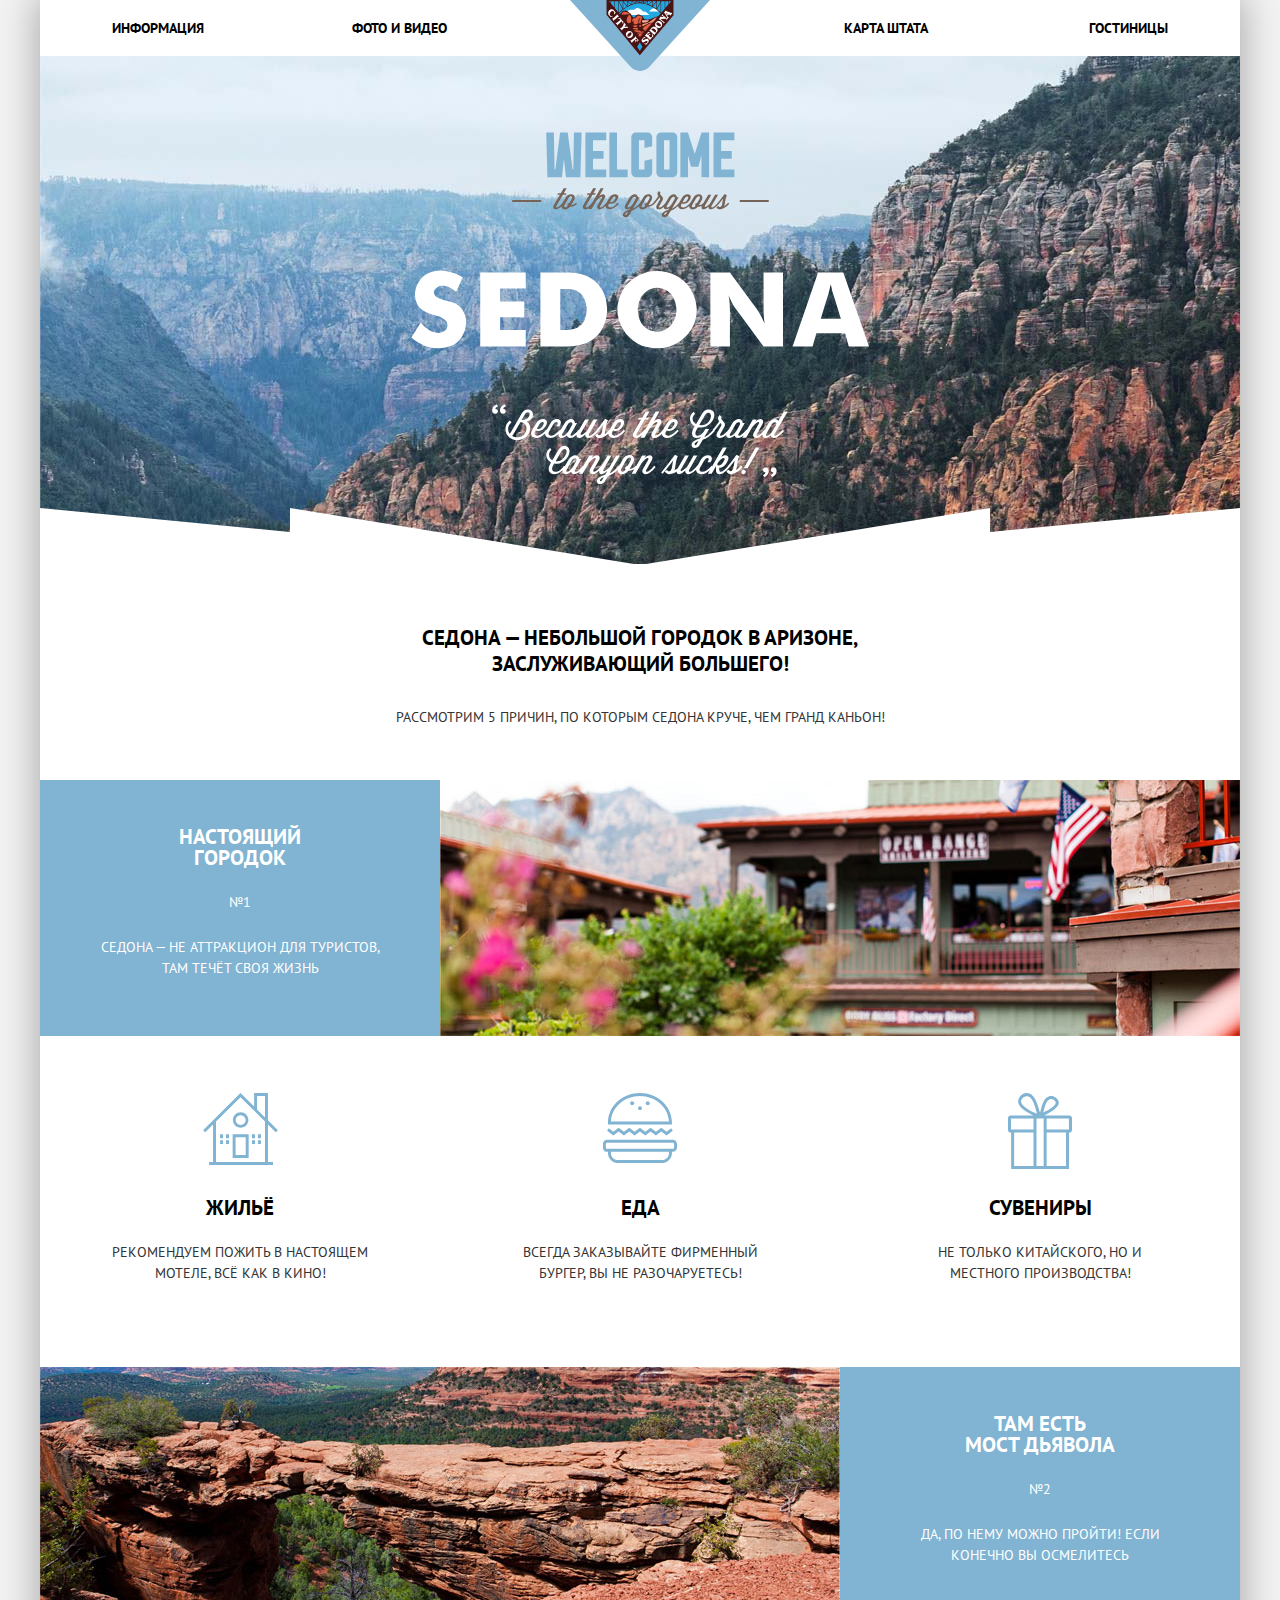
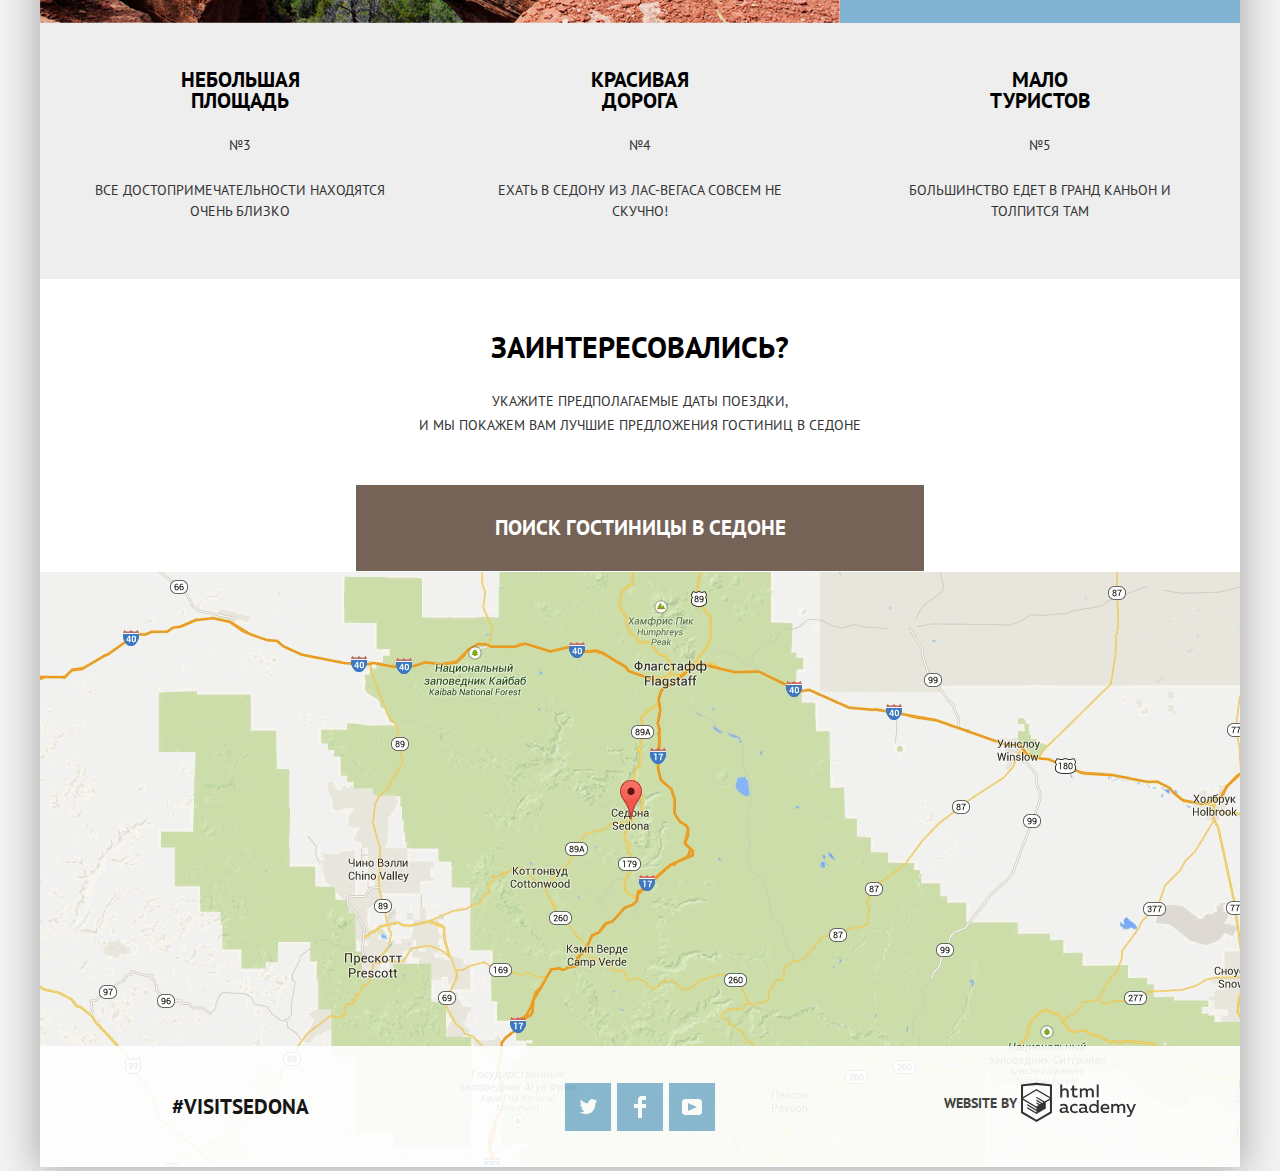
==== index.html @ c412a947 "экспериментирую с z-index и анимацией формы" ====
<!DOCTYPE html>
<html lang="ru">
  <head>
    <meta charset="utf-8">
    <title>Welcome to Sedona</title>
    <link href="https://fonts.googleapis.com/css?family=PT+Sans:400,700&amp;subset=cyrillic,cyrillic-ext" rel="stylesheet">
    <link href="css/normalize.css" rel="stylesheet">
    <link href="css/style.css" rel="stylesheet">
  </head>
  <body>
    <div class="container">
      <!-- HEADER -->
      <header class="main-header">
        <nav class="site-menu">
          <a class="header-logo"> <!-- Т.З. п.3.2 -->
            <img src="img/svg/logo-sedona.svg" alt="логотип City of Sedona" height="71" width="140">
          </a>
          <ul class="site-navigation">
            <li><a class="menu-button" href="#">Информация</a></li> <!-- Т.З. п.3.3 -->
            <li><a class="menu-button" href="#">Фото и Видео</a></li>
            <li><a class="menu-button" href="#">Карта штата</a></li>
            <li><a class="menu-button" href="catalog.html">Гостиницы</a></li>
          </ul>
        </nav>
      </header>

      <!-- MAIN -->
      <main class="main-container">
        <!-- INTRO -->
        <section class="intro">
          <div class="intro-banner">
            <!-- Фон с горами в CSS -->
            <img class="intro-logo" src="img/svg/intro-welcome.svg" alt="Баннер с текстом Welcome to Sedona" width="459" height="353">
          </div>
          <div class="intro-text">
            <h1>Седона — небольшой городок в Аризоне, заслуживающий большего!</h1>
            <h2>Рассмотрим 5 причин, по которым Седона круче, чем гранд каньон!</h2>
          </div>
        </section>

        <!-- Блок: Список преимуществ  -->

        <section class="features">
          <h2 class="visually-hidden">Преимущества Седоны</h2>
          <ol class="features-main-list">
            <li class="feature-item city-item">
              <div class="feature-item-textbox feature-item-left feature-item-blue">
                <h3 class="feature-item-header">Настоящий городок</h3>
                <span class="feature-item-number">№1</span>
                <p class="feature-item-describtion">Седона — не аттракцион для туристов, там течёт своя жизнь</p>
              </div>
              <div class="feature-item-image">
                <img src="img/photo-feature1.jpg" alt="Фото: городская жизнь в Седоне" width="800" height="256">
              </div>

              <!--Список с "дополнительными бонусами" -->

              <ul class="features-extra-list">
                <!-- иконки фоновые, т.е. делаются в CSS -->
                <li class="features-extra-list-item house">
                  <div class="features-extra-list-textbox">
                    <h4>Жильё</h4>
                    <p>Рекомендуем пожить в настоящем мотеле, всё как в кино!</p>
                  </div>
                </li>
                <li class="features-extra-list-item food">
                  <div class="features-extra-list-textbox">
                    <h4>Еда</h4>
                    <p>Всегда заказывайте фирменный бургер, вы не разочаруетесь!</p>
                  </div>
                </li>
                <li class="features-extra-list-item gifts">
                  <div class="features-extra-list-textbox">
                    <h4>Сувениры</h4>
                    <p>Не только китайского, но и местного производства!</p>
                  </div>
                </li>
              </ul>
            </li>

            <!-- Продолжение основного списка преимуществ -->
            <li class="feature-item bridge-item">
              <div class="feature-item-image">
                <img src="img/photo-feature2.jpg" alt="Фото: мост дьявола" width="800" height="256">
              </div>
              <div class="feature-item-textbox feature-item-right feature-item-blue">
                <h3 class="feature-item-header">Там есть<br> мост дьявола</h3> <!-- без br не получилось под макет попасть -->
                <span class="feature-item-number">№2</span>
                <p class="feature-item-describtion">Да, по нему можно пройти! Если конечно вы осмелитесь</p>
              </div>
            </li>

            <li class="feature-item square-item feature-item-grey">
              <div class="feature-item-textbox">
                <h3 class="feature-item-header">Небольшая площадь</h3>
                <span class="feature-item-number">№3</span>
                <p class="feature-item-describtion">Все достопримечательности находятся очень близко</p>
              </div>
            </li>

            <li class="feature-item road-item feature-item-grey">
              <div class="feature-item-textbox">
                <h3 class="feature-item-header">Красивая дорога</h3>
                <span class="feature-item-number">№4</span>
                <p class="feature-item-describtion">Ехать в Седону из Лас-Вегаса совсем не скучно!</p>
              </div>
            </li>

            <li class="feature-item tourists-item feature-item-grey">
              <div class="feature-item-textbox">
                <h3 class="feature-item-header">Мало туристов</h3>
                <span class="feature-item-number">№5</span>
                <p class="feature-item-describtion">Большинство едет в гранд каньон и толпится там</p>
              </div>
            </li>

          </ol>
        </section>


        <section class="booking">
          <div class="booking-intro">
            <!-- Лид и кнопка поиска-->
            <h2 class="visually-hidden">Поиск жилья в Седоне</h2>
            <p class="booking-lead">Заинтересовались?</p>
            <p class="booking-text">Укажите предполагаемые даты поездки, <br> и мы покажем вам лучшие предложения гостиниц в Cедоне</p>
            <a class="booking-search-button" href="#">Поиск Гостиницы в Седоне</a>
          </div>
          <!-- Всплывающее окно: Формы для выбора параметров поездки и бронирования жилья -->
          <div class="booking-popup">
              <form class="booking-form" action="https://echo.htmlacademy.ru" method="POST">
                <div>
                  <label for="arrival-date">Дата заезда:</label>
                  <input class="arrival-date" type="text" id="arrival-date" name="arrival-date" value="" placeholder="24 апреля 2017" required>
                  <button class="calendar-button" type="button" aria-label="Выбор даты">
                    <svg xmlns="http://www.w3.org/2000/svg" width="21" height="22" viewBox="0 0 21 22"><path d="M19.251 2.025h-2.845V.648c0-.381-.294-.689-.656-.689-.363 0-.656.308-.656.689v1.377h-3.938V.648c0-.381-.294-.689-.655-.689-.363 0-.657.308-.657.689v1.377H5.906V.648c0-.381-.294-.689-.656-.689-.363 0-.657.308-.657.689v1.377H1.75C.784 2.025 0 2.847 0 3.862v16.302C0 21.179.784 22 1.75 22h17.501c.966 0 1.749-.821 1.749-1.836V3.862c0-1.015-.783-1.837-1.749-1.837zm.437 18.139a.448.448 0 0 1-.437.459H1.75a.45.45 0 0 1-.438-.459V3.862a.45.45 0 0 1 .438-.459h2.844v1.378c0 .381.294.689.657.689.362 0 .656-.308.656-.689V3.403h3.938v1.378c0 .381.294.689.657.689.361 0 .655-.308.655-.689V3.403h3.938v1.378c0 .381.293.689.656.689.362 0 .656-.308.656-.689V3.403h2.845c.241 0 .437.206.437.459v16.302z"/><path d="M4.594 8.225h2.625v2.066H4.594zM4.594 11.668h2.625v2.067H4.594zM4.594 15.112h2.625v2.066H4.594zM9.188 15.112h2.625v2.066H9.188zM9.188 11.668h2.625v2.067H9.188zM9.188 8.225h2.625v2.066H9.188zM13.781 15.112h2.625v2.066h-2.625zM13.781 11.668h2.625v2.067h-2.625zM13.781 8.225h2.625v2.066h-2.625z"/></svg>
                  </button>
                </div>
                <div>
                  <label for="departure-date">Дата выезда:</label>
                  <input class="departure-date" type="text" id="departure-date" name="departure-date" value="" placeholder="4 июля 2017" required>
                  <button class="calendar-button" type="button" aria-label="Выбор даты">
                    <svg xmlns="http://www.w3.org/2000/svg" width="21" height="22" viewBox="0 0 21 22"><path d="M19.251 2.025h-2.845V.648c0-.381-.294-.689-.656-.689-.363 0-.656.308-.656.689v1.377h-3.938V.648c0-.381-.294-.689-.655-.689-.363 0-.657.308-.657.689v1.377H5.906V.648c0-.381-.294-.689-.656-.689-.363 0-.657.308-.657.689v1.377H1.75C.784 2.025 0 2.847 0 3.862v16.302C0 21.179.784 22 1.75 22h17.501c.966 0 1.749-.821 1.749-1.836V3.862c0-1.015-.783-1.837-1.749-1.837zm.437 18.139a.448.448 0 0 1-.437.459H1.75a.45.45 0 0 1-.438-.459V3.862a.45.45 0 0 1 .438-.459h2.844v1.378c0 .381.294.689.657.689.362 0 .656-.308.656-.689V3.403h3.938v1.378c0 .381.294.689.657.689.361 0 .655-.308.655-.689V3.403h3.938v1.378c0 .381.293.689.656.689.362 0 .656-.308.656-.689V3.403h2.845c.241 0 .437.206.437.459v16.302z"/><path d="M4.594 8.225h2.625v2.066H4.594zM4.594 11.668h2.625v2.067H4.594zM4.594 15.112h2.625v2.066H4.594zM9.188 15.112h2.625v2.066H9.188zM9.188 11.668h2.625v2.067H9.188zM9.188 8.225h2.625v2.066H9.188zM13.781 15.112h2.625v2.066h-2.625zM13.781 11.668h2.625v2.067h-2.625zM13.781 8.225h2.625v2.066h-2.625z"/></svg>
                  </button>
                </div>
                <div class="adults-box">
                  <label for="number-of-adults">Взрослые:</label>
                  <input class="number-of-adults" type="text" value="2" id="number-of-adults" name="number-of-adults">
                  <button class="booking-form-rate-button plus-rate-button" type="button" aria-label="Добавить"></button>
                  <button class="booking-form-rate-button minus-rate-button" type="button" aria-label="Уменьшить"></button>
                </div>
                <div class="children-box">
                  <label for="number-of-children">Дети:</label>
                  <input class="number-of-children" type="text" name="number-of-children" id="number-of-children" value="0">
                  <button class="booking-form-rate-button plus-rate-button" type="button" aria-label="Добавить"></button>
                  <button class="booking-form-rate-button minus-rate-button" type="button" aria-label="Уменьшить"></button>
                </div>
                <button class="popap-submit-button" type="submit">Найти</button> <!-- Возможно здесь нужно использовать ссылку -->
              </form>
            </div>
        </section>


        <!-- КАРТА --> <!-- Т.З. п.3.13 -->
        <section class="map">
          <h2 class="visually-hidden">Карта с описанием местоположения Седоны</h2>
          <iframe src="https://www.google.com/maps/embed?pb=!1m18!1m12!1m3!1d352393.3701192456!2d-111.79606593248471!3d34.85643798074325!2m3!1f0!2f0!3f0!3m2!1i1024!2i768!4f13.1!3m3!1m2!1s0x872da132f942b00d%3A0x5548c523fa6c8efd!2z0KHQtdC00L7QvdCwLCDQkNGA0LjQt9C-0L3QsCA4NjMzNiwg0KHQqNCQ!5e0!3m2!1sru!2sru!4v1550926843751" width="1200" height="593" frameborder="0" style="border:0" allowfullscreen></iframe>
          <img src="img/map.png" alt="Карта: расположение города Седона в штате Аризона" width="1200" height="593">
        </section>

      </main>

      <!-- Футер -->

      <footer class="site-footer">
        <p class="hashtag">#VISITSEDONA</p>
        <ul class="social-links">
          <!-- Иконки фоновые => в CSS -->
          <li class="social-button">
            <a class="twitter social-link" href="#"><span class="visually-hidden social-link">Твитер</span></a>
          </li>
          <li class="social-button">
            <a class="facebook social-link" href="#"><span class="visually-hidden">Фейсбук</span></a>
          </li>
          <li class="social-button">
            <a class="youtube social-link" href="#"><span class="visually-hidden">Ютуб</span></a>
          </li>
        </ul>
        <div class="copyright">
          <p>Website by</p>
          <a href="https://htmlacademy.ru/intensive/htmlcss"> <!-- Т.З. п.3.8 -->
            <svg class="copyright-logo" width="115" height="41" id="HtmlAcademyLogo" data-name="Layer 1" xmlns="http://www.w3.org/2000/svg" viewBox="0 0 108.08 36.85">
              <title>logo-htmlacademy-small</title>
              <path d="M44.61,26.88a2,2,0,0,0,.55-0.1v1.33a3.25,3.25,0,0,1-1.18.21,1.67,1.67,0,0,1-1.67-1,4.84,4.84,0,0,1-3.14,1.08c-1.51,0-2.91-.83-2.91-2.55,0-2.13,2-2.79,3.71-2.79a11.08,11.08,0,0,1,2.17.25v-0.3c0-1-.76-1.77-2.19-1.77a7.42,7.42,0,0,0-3,.64v-1.7a10.21,10.21,0,0,1,3.19-.55c2.36,0,3.81,1.12,3.81,3.65v3a0.54,0.54,0,0,0,.49.59h0.17Zm-6.44-1.13A1.35,1.35,0,0,0,39.63,27h0.11a3.39,3.39,0,0,0,2.41-1V24.58a9.72,9.72,0,0,0-1.81-.21c-1,0-2.16.33-2.16,1.38h0Zm12.36-6.11a5,5,0,0,1,2.57.64V22a4.08,4.08,0,0,0-2.3-.7,2.75,2.75,0,1,0,0,5.49,5,5,0,0,0,2.43-.64v1.71a6.27,6.27,0,0,1-2.76.57A4.21,4.21,0,0,1,46,24.51q0-.21,0-0.41a4.32,4.32,0,0,1,4.18-4.46h0.38Zm12.17,7.24a2,2,0,0,0,.55-0.1v1.33a3.25,3.25,0,0,1-1.18.21,1.67,1.67,0,0,1-1.67-1,4.84,4.84,0,0,1-3.14,1.08c-1.51,0-2.91-.83-2.91-2.55,0-2.13,2-2.79,3.71-2.79a11.08,11.08,0,0,1,2.17.25v-0.3c0-1-.76-1.77-2.19-1.77a7.42,7.42,0,0,0-3,.64v-1.7a10.21,10.21,0,0,1,3.19-.55c2.36,0,3.81,1.12,3.81,3.65v3a0.54,0.54,0,0,0,.49.59h0.17Zm-6.44-1.13A1.35,1.35,0,0,0,57.73,27h0.11a3.39,3.39,0,0,0,2.41-1V24.58a9.72,9.72,0,0,0-1.81-.21c-1.06,0-2.16.33-2.16,1.38h0ZM73,16V28.2H71.35V26.88a3.88,3.88,0,0,1-3.19,1.54,4.4,4.4,0,0,1,0-8.78,3.81,3.81,0,0,1,3,1.3V16H73Zm-4.53,5.22a2.76,2.76,0,1,0,0,5.52A2.86,2.86,0,0,0,71.15,25V23A2.91,2.91,0,0,0,68.49,21.27ZM79,19.64c3.31,0,4.46,2.68,3.92,5.09H76.7c0.21,1.5,1.67,2.11,3.19,2.11a6.11,6.11,0,0,0,2.64-.59v1.6a7.14,7.14,0,0,1-3,.57C77,28.42,74.78,27,74.78,24a4.18,4.18,0,0,1,4-4.39H79Zm0.09,1.54a2.28,2.28,0,0,0-2.44,2.1v0.06H81.3A2,2,0,0,0,79.13,21.18Zm5.73,7V19.87h1.65v1a3.81,3.81,0,0,1,2.78-1.27A2.86,2.86,0,0,1,91.89,21a4.12,4.12,0,0,1,2.91-1.33A3.06,3.06,0,0,1,98,23V28.2h-1.9V23.05a1.59,1.59,0,0,0-1.42-1.75H94.42a2.8,2.8,0,0,0-2.07,1.12V28.2h-1.9V23.05A1.59,1.59,0,0,0,89,21.31H88.8a3,3,0,0,0-2.21,1.29v5.63H84.86Zm21.31-8.33h1.9l-3.91,9.46c-0.9,2.17-2.09,2.86-3.35,2.86a4.76,4.76,0,0,1-1.1-.14V30.46a2.86,2.86,0,0,0,.85.12c0.9,0,1.58-.64,2.07-1.9l0.17-.42-4-8.4h2l2.86,6.29ZM38.73,1.46V6.22a3.81,3.81,0,0,1,2.7-1.14,3.25,3.25,0,0,1,3.44,3.4v5.15H43V8.72a1.81,1.81,0,0,0-1.61-2h-0.3a2.93,2.93,0,0,0-2.32,1.39v5.52h-1.9V1.46h1.9ZM49.94,2.31v3h3V6.91h-3v3.81c0,1.1.5,1.46,1.58,1.46a4.49,4.49,0,0,0,1.69-.33v1.6A6.8,6.8,0,0,1,51,13.8a2.55,2.55,0,0,1-2.86-2.74V6.89H46.58V5.26h1.5V2.74Zm5.4,11.31V5.28H57v1A3.81,3.81,0,0,1,59.77,5a2.86,2.86,0,0,1,2.6,1.33A4.12,4.12,0,0,1,65.28,5,3.06,3.06,0,0,1,68.44,8.4v5.21h-1.9V8.46a1.59,1.59,0,0,0-1.42-1.75H64.89a2.8,2.8,0,0,0-2.07,1.12v5.78h-1.9V8.46A1.59,1.59,0,0,0,59.5,6.71H59.27A3,3,0,0,0,57.06,8v5.63H55.34ZM71.17,1.45H73V13.6H71.17V1.45ZM14.71,0H14.55L0,1.54V28.21l14.55,8.66,14.55-8.66V1.54Zm12.5,27.1L14.55,34.64,1.9,27.12V16.18l12.59,7.5V25L5.86,19.9v1.31l8.68,5.21v1.39L5.87,22.65V24l8.68,5.21,8.75-5.24V18.31L27.2,16V27.12Zm0-12.53-3.48,2-1.6,1L14.51,13v1.31L21,18.23H21l-0.14.09-1,.54-5.37-3.2V17l4.24,2.52-1,.67-3.2-1.9v1.31l2.1,1.24L14.5,22.1,2,14.65,14.51,7.11Zm0-1.32L14.49,5.76,1.91,13.25v-10L14.56,1.92,27.21,3.25v10h0Z" transform="translate(0 -0.02)"/>
            </svg>
          </a>
        </div>
      </footer>
    </div>
    <script src="js/script.js"></script>
  </body>
</html>
---- css/style.css ----
/* Кроссбраузерный Font-face. Подключение шрифтов с домена сайта:

@font-face {
  font-family: "PT Sans";
  src: url("../fonts/pts55f-webfont.eot");
  src: local("PT Sans"), local("PTSans-Regular"),
       url("../fonts/pts55f-webfont.eot?#iefix") format("embedded-opentype"),
       url("../fonts/pts55f-webfont.woff2") format("woff2"),
       url("../fonts/pts55f-webfont.ttf") format("truetype");
  font-weight: normal;
  font-style: normal;

}

@font-face {
  font-family: "PT Sans bold";
  src: url("../fonts/pts75f-webfont.eot");
  src: local("PT Sans bold"), local("PTSans-Regular")
       url("../fonts/pts75f-webfont.eot?#iefix") format("embedded-opentype"),
       url("../fonts/pts75f-webfont.woff2") format("woff2"),
       url("../fonts/pts75f-webfont.ttf") format("truetype");
  font-weight: normal;
  font-style: normal;

} */

html {
  box-sizing: border-box;
}

*, *::before, *::after {
  box-sizing: inherit;
}

body {
  margin: 0;
  padding: 0;
  font-family: "PT Sans", Arial, sans-serif;
  font-size: 14px;
  line-height: 21px;
  font-style: normal;
  text-align: center;
  color: #333333;
  background-color: #f2f2f2;
}

.visually-hidden {
  position: absolute;
  width: 1px;
  height: 1px;
  margin: -1px;
  border: 0px;
  padding: 0px;
  clip: rect(0, 0, 0, 0);
  overflow: hidden;
}

a {
  text-decoration: none;
}

/* Шапка с горизонтальной менюшкой */
.main-header {
  background-color: #ffffff;
  position: relative; /* чтобы логотип выравнивался относительно этого блока */
}

.header-logo {
  position: absolute;
  left: 50%;
  top: 0;
  transform: translate(-50%);
}

.header-logo img {
  display: block;
}

.site-menu {
  background-color: #ffffff;
}

.site-navigation {
  list-style: none;
  margin: 0;
  padding: 15px 0px;
}

.site-navigation li {
  width: 240px;
}

.menu-button {
  font-size: 14px;
  font-weight: bold;
  font-style: normal;
  line-height: 26px;
  text-transform: uppercase;
  color: #000000;

  margin: 0 auto;
}

.site-navigation li:nth-child(2) {
  margin-right: 240px; /* место под логотип */
}

.site-navigation li:nth-child(1), /* Т.З. п.3.4 и 3.5 */
.site-navigation li:nth-child(2) {
  padding-left: 72px;
  text-align: left;
}

.site-navigation li:nth-child(3),
.site-navigation li:nth-child(4) {
  padding-right: 72px;
  text-align: right;
}

.menu-button:hover {
  color: #81b3d2;
}

.menu-button:active {
  color: #b2b2b2;
}

/* Блок: INTRO (Фон с горами, логотип "welcome", текстовый блок) */

.intro {
  background-color: #ffffff;
}

.intro-banner {
  padding-top: 76px;
  padding-bottom: 79px;
  /* min-height: 508px; */

  background: /* Т.З. п.3.9 */
    url("../img/svg/intro-mask.svg") no-repeat 0 calc(100% + 1px), /* Маска */
    url("../img/background-photo.jpg") no-repeat;
}

.intro-logo {
  display: block;
  margin: 0 auto;
}

.intro-text {

  background-color:#ffffff;
  text-transform: uppercase;
  width: 520px;
  /* min-height: 216px; */
  margin: 0 auto;
  padding-top: 61px;
  padding-bottom: 50px;
}

.intro h1 {

  font-size: 21px;
  line-height: 26px;
  font-weight: bold;
  text-align: center;
  color: #000000;

  margin: 0;
  margin-bottom: 27px;
}

.intro h2 {
  margin: 0;
  font-weight: normal;
  font-size: 14px;
  line-height: 26px;
  text-align: center;
}

/* Блок: Список преимуществ */

.features {
  position: relative;
  z-index: 3;
}

.features-main-list {
  margin: 0px;
  padding: 0px;
  list-style: none;
  text-transform: uppercase;
}

.feature-item-header,
.features-extra-list h4 {
  margin: 0 auto;
  font-size: 21px;
  line-height: 21px;
  font-weight: bold;

  color: #000000;
}
.feature-item-blue .feature-item-header {
  color: #ffffff;
}

.feature-item-textbox {
  padding-top: 46px ;
}

.feature-item-header {
  width: 155px;
  margin-bottom: 24px;
}

.feature-item-number {
  display: block;
  margin-bottom: 24px;
}
.feature-item-describtion {
  width: 300px;
  margin: 0 auto;
  margin-bottom: 57px;
}


.feature-item-blue {
  background-color: #81b3d2;
  color: #ffffff;
}



.feature-item-grey {
  background-color: #eeeeee;
}

.feature-item-image img {
  display: block;
}

/* Вложенный список с дополнительными преимущуствами */

.features-extra-list {
  list-style: none;
  margin: 0px;
  padding: 0px;
}

.features-extra-list-textbox {
  padding-top: 161px;
}

.features-extra-list h4 {
  margin: 0 auto;
  margin-bottom: 24px;
}

.features-extra-list p {
  margin: 0 auto;
  color: #333333;

  width: 270px;
  margin-bottom: 83px;
}



.house {
  background: white url("../img/svg/icon-1.svg") no-repeat 50% 57px;
}

.food {
  background: white url("../img/svg/icon-3.svg") no-repeat 50% 57px;
}

.gifts {
  background: white url("../img/svg/icon-2.svg") no-repeat 50% 57px;
}

/* Лид и кнопка поиска, вызывающая попап */

.booking {
  position: relative;
  z-index: 2;

  text-transform: uppercase;
  background-color: #ffffff;

  min-height: 293px;
  padding-top: 50px;

}

.booking-intro {
  position: relative;
  z-index: 2;
}

.booking-lead {
  font-size: 30px;
  font-weight: bold;
  line-height: 36px;
  color: #000000;
  margin: 0 auto;
  margin-bottom: 24px;
}

.booking-text {
  line-height: 24px;
  width: 550px;
  margin: 0 auto;
  margin-bottom: 48px;
}

.booking-search-button {
  display: block;
  height: 86px;
  width: 568px;
  margin: 0 auto;
  padding: 30px;

  font-size: 21px;
  font-weight: bold;
  line-height: 26px;
  color: #ffffff;
  background-color: #766357;
}

.booking-search-button:hover {
  background-color: #604e43;
}

.booking-search-button:active {
  color: rgba(255, 255, 255, 0.3);
  background-color: #503e33;
}

/* Всплывающее окно "форма поиска" */

.booking-popup {
  position: absolute;
  z-index: 1;
  left: 50%;
  /* transform: translateY(-100%); */
  visibility: hidden;

  /* transform: translate(-50%); выравниваю маргином, чтобы работала анимация */
  margin-left: -284px;

  display: block;
  width: 568px;

  background-color: #ffffff;
  color: #000000;
  font-weight: bold;
  line-height: 26px;
  text-transform: uppercase;

  padding: 55px;
  animation-fill-mode: forwards;
  animation-timing-function: linear;
}

@keyframes slide-up {
  100% {
    transform: translateY(-100%);
    visibility: hidden;
  }
}

@keyframes slide-down {
  0% {
    transform: translateY(-100%);
  }
  100% {
    transform: translateY(0%);
  }
}

.booking-form {
  display: flex;
  flex-wrap: wrap;
  justify-content: flex-start;
}

.booking-form div {
  display: flex;
  justify-content: flex-start;
  width: 458px;

  margin-bottom: 29px;
}

.booking-form .adults-box,
.booking-form .children-box {
  width: 229px;
  margin-bottom: 50px;


}

.booking-popup input {
  display: block;
  min-width: 20px;
  flex-grow: 1;

  font-family: "PT Sans", Arial, sans-serif;
  font-size: 14px;
  line-height: 26px;
  font-weight: bold;
  text-align: left;
  text-transform: uppercase;
  color: #000000;

  background-color: #f2f2f2;
  border: none;

  margin: 0;
  padding-left: 10px;
  padding-top: 6px;
  padding-bottom: 6px;
}

.booking-popup input::placeholder {
  color: #000000;
}

.booking-popup input:hover {
  background-color: #ebebeb;
}

.booking-popup input:focus {
  background-color: #ffffff;
  outline: 2px solid #ebebeb;
}

.calendar-button {
  position: absolute;
  display: block;

  left: calc(100% - 93px);
  width: 38px;
  height: 38px;

  border: none;
  background-color: transparent;
  cursor: pointer;
}

.calendar-button svg {
  fill: #cacaca;
}

.calendar-button:hover svg {
  fill: #000000;
}

.calendar-button:active svg {
  fill: #81b3d2;
}

.booking-popup label {
  display: block;
  width: 112px;

  text-align: left;

  margin: 0;
  padding: 6px 0px;
  cursor: pointer;
}

.adults-box input,
.children-box input {
  flex-grow: 0;
  width: 38px;

  padding-left: 15px;
}

.adults-box label,
.children-box label {
  order: -2;
}

.children-box label {
  padding-left: 52px;
}

.booking-form-rate-button {
  position: relative;
  /* display: block; */
  border: none;
  background-color: #f2f2f2;

  width: 38px;
  height: 38px;

  padding: 0px;
  cursor: pointer;
}

.booking-form-rate-button:focus {
  outline: 2px solid #ebebeb;
}

.minus-rate-button {
  order: -1;
}

.minus-rate-button::before {
  position: absolute;
  left: calc(50% - 6px);
  top: 17px;
  content: "";
  width: 12px;
  height: 3px;

  background-color: #a9a9a9;
}

.plus-rate-button::before {
  position: absolute;
  left: calc(50% - 6px);
  top: 17px;
  content: "";
  width: 12px;
  height: 3px;

  background-color: #a9a9a9;
}

.plus-rate-button::after {
  position: absolute;
  left: calc(50% - 6px);
  top: 17px;
  content: "";
  width: 12px;
  height: 3px;

  background-color: #a9a9a9;
  transform: rotate(90deg);
}

.booking-form-rate-button:hover::before,
.booking-form-rate-button:hover::after {
  background-color: #000000;
}

.booking-form-rate-button:active::before,
.booking-form-rate-button:active::after {
  background-color: #81b3d2;
}

.popap-submit-button {
  display: block;
  flex-grow: 1;

  font-size: 21px;
  line-height: 26px;
  text-transform: uppercase;
  font-weight: bold;
  color: #ffffff;
  background-color: #81b3d2;

  box-shadow: none;
  border: none;
  cursor: pointer;

  padding: 16px;
}

.popap-submit-button:hover {
  background-color: #669ec0;
}

.popap-submit-button:active {
  background-color: #5496bd;
  color: rgba(255, 255, 255, 0.3)
}

/* Футер */
.site-footer {
  background-color: #ffffff;
  opacity: 0.9;
  text-transform: uppercase;
}

.hashtag {
  font-size: 21px;
  line-height: 26px;
  text-align: center;
  font-weight: bold;
  color: #000000;
  margin: 0 auto;
}

.copyright {
  font-weight: bold;
  line-height: 26px;
  text-align: center;
}

.copyright p {
  display: inline-block;
  margin: 0;
  margin-top: 8px;
  vertical-align: top;
}

.copyright a {
  display: inline-block;
}


.social-links{
  list-style: none;
  margin: 0px;
  padding: 0px;
}

.social-link {
  display: block;
  width: 46px;
  height: 48px;
  background-color: #81b3d2;
}

.social-link:hover {
  background-color: #669ec0;
}

.social-link:active {
  background-color: #5496bd;
}

.twitter {
  background: #81b3d2 url("../img/svg/twitter.svg") no-repeat 50%;
}

.facebook {
  background: #81b3d2 url("../img/svg/fb-icon.svg") no-repeat 50%;
}

.youtube{
  background: #81b3d2 url("../img/svg/youtube.svg") no-repeat 50%;
}



.copyright-logo {
  display: block;
  fill: #231f20;
}

.copyright-logo:hover {
  fill: #81b3d2;
}

.copyright-logo:active {
  fill: #bdbbbc;
}

/* --------------------- catalog.html---------------------------- */


.catalog-page {
  text-align: left;
}

.active {
  color: #766357;
}

/* Фильтры */

.searching-filters {
  text-transform: uppercase;
  color: #ffffff;
  background: #81b3d2 url(../img/filter-background.jpg) no-repeat 50% -56px; /* Т.З. п.3.16 */
}

.filters {
  padding-top: 28px;
  padding-bottom: 29px;
}

fieldset {
  padding: 0;
  border: 0;
  margin: 0;
}

.infrastructure,
.type-of-housing {
  width: 300px;
}

.infrastructure {
  padding-left: 72px;
}

.infrastructure,
.type-of-housing,
.rent-price {
}

.type-of-housing {
  padding-left: 26px;
}

.infrastructure ul,
.type-of-housing ul {
  list-style: none;
  margin: 0px;
  padding-left: 0px;
}

.infrastructure .filter-legend,
.type-of-housing .filter-legend {
  margin-bottom: 25px;
}

.infrastructure li,
.type-of-housing li {
  margin-bottom: 25px;
}

.infrastructure li:last-child,
.type-of-housing li:last-child {
  margin-bottom: 0px;
}

.filter-legend {
  font-size: 16px;
  font-weight: bold;
  display: block;
}

.infrastructure label,
.type-of-housing label {
  position: relative;
  cursor: pointer;
  padding-left: 40px;
}

.filters-checkbox + label::before {
  content: "";
  position: absolute;
  top: -2px;
  left: 0px;

  width: 27px;
  height: 23px;

  background-image: url(../img/svg/checkbox-off.svg);
  background-repeat: no-repeat;
  background-position: left;
}

.filters-checkbox:checked + label::before {
  content: "";
  position: absolute;
  top: -2px;
  left: 0px;

  width: 27px;
  height: 23px;

  background-image: url(../img/svg/checkbox-on.svg);
  background-repeat: no-repeat;
  background-position: left;
}

.filters-checkbox:disabled + label::before {
  content: "";
  position: absolute;
  top: -2px;
  left: 0px;

  width: 27px;
  height: 23px;

  background-image: url(../img/svg/checkbox-off-disabled.svg);
  background-repeat: no-repeat;
  background-position: left;
}

.filters-checkbox:checked:disabled + label::before {
  content: "";
  position: absolute;
  top: -2px;
  left: -42px;

  width: 27px;
  height: 23px;

  background-image: url(../img/svg/checkbox-on-disabled.svg);
  background-repeat: no-repeat;
  background-position: 50%;
}

.rent-price {
  box-sizing: content-box;
  width: 316px;

  padding-left: 210px;
  padding-right: 74px;
}

.rent-price .filter-legend {
  margin-bottom: 9px;
}

.price-inputs {
  position: relative;

  box-sizing: border-box;
  height: 36px;
  margin-bottom: 20px;

  border: 2px solid #ffffff;
  border-radius: 2px;
}

.price-inputs::after {
  content: "";
  position: absolute;
  top: 50%;
  left: 50%;

  width: 2px;
  height: 22px;

  background: #ffffff;
  transform: translate(-50%, -50%);
}

.price-inputs label {
  width: calc(50% - 2px);
  display: inline-block;

  vertical-align: middle;
  margin-top: 6px;

  cursor: pointer;
}

.price-inputs .min-price {
  padding-left: 65px;
}

.price-inputs .max-price {
  padding-left: 52px;
}

.price-inputs input {
  width: 60px;
  margin: 0;

  color: inherit;
  font: inherit;

  background: none;
  border: none;
}

.range-controls {
  position: relative;

  margin-bottom: 32px;
}

.range-controls .scale-line {
  height: 2px;

  background: rgba(255, 255, 255, 0.3);
}

.range-controls .range-line {
  width: 80%;
  height: 2px;

  background: #ffffff;
}

.range-button {
  padding: 0;
  border: 0;
  position: absolute;
  top: -9px;

  width: 4px;
  height: 4px;

  background: #ababab;
  border: 8px solid #ffffff;
  border-radius: 50%;
  box-shadow: 0 2px 1px 0 rgba(0, 1, 1, 0.2);
  cursor: pointer;
}

.range-button-min {
  left: 0;
}

.range-button-max {
  left: 80%;
}

.range-button:hover, /*в styleguide этого нет, можно убрать*/
.range-button:active {
  background: #81b3d2;
}

.filters-submit-button {
  display: block;
  box-sizing: border-box;
  width: 132px;
  height: 35px;
  padding: 6px 0;
  margin-left: 86px;

  text-transform: uppercase;
  background-color: transparent;
  color: #ffffff;
  border: 2px solid #ffffff;
  border-radius: 2px;

  cursor: pointer;
}

.filters-submit-button:hover {
  color: #000000;
  background-color: #ffffff;
}

/* Сортировка */

.sorting {
  display: flex;
  align-items: center;
  text-transform: uppercase;
  background-color: #ffffff;

  padding-top: 25px;
  padding-bottom: 20px;

  margin-bottom: 2px;
}

.quantity {
  box-sizing: content-box;
  width: 135px;
  padding-left: 72px;
  margin: 0;
  margin-right: 33px;

  font-weight: bold;
  font-size: 21px;
  line-height: 26px;
}

.sorting p:nth-of-type(2) {
  font-size: 12px;
  line-height: 18px;

  margin-right: 40px;
}

.sorting-type {
  list-style: none;
  display: flex;
  align-items: center;
  margin: 0;
  padding: 0;
  font-size: 12px;
  line-height: 18px;
  margin-right: 500px;
}

.sorting-type li {
  margin-right: 33px;
}
.sorting-type li:last-child {
  margin-right: 0px;
}


.sorting-type-on {
  color: #81b3d2;
}

.sorting-type-off {
  color: rgba(0, 0, 0, 0.3);
  border-bottom: 1px dashed;
}

.sorting-type-off:hover {
  color: #81b3d2;
  border-bottom: 1px dashed;
}

.sorting-type-off:active {
  color: #000000;
  border-bottom: none;
}

.sorting-direction {
  width: 48px;

  list-style: none;
  margin: 0;
  padding: 0;
}

/* Дальше стрелочки сортировки решил сделать не иконками, а свойством border */

.sorting-direction li {
  display: inline-block;
}

.sorting-direction a {
  display: block;
  box-sizing: content-box;
  width: 0px;
  height: 0px;
  border: 7px solid #cacaca;
  border-right-color: transparent;
  border-left-color: transparent;
  vertical-align: middle;
}

.sorting-direction .top {
  border-top: 11px solid #cacaca;
  border-bottom: 0px;
  text-align: left;
}

.sorting-direction a.bottom {
  border-bottom: 11px solid #cacaca;
  border-top: 0px;
  margin-right: 6px;
}

.sorting-direction a.sort-active {
  border-color: #81b3d2;
  border-right-color: transparent;
  border-left-color: transparent;
}

.sorting-direction a:hover {
  border-color: #000000;
  border-right-color: transparent;
  border-left-color: transparent;
}

.sorting-direction a:active {
  border-color: #81b3d2;
  border-right-color: transparent;
  border-left-color: transparent;
}


/* Выдача результатов поиска */

.hotels-list {
  display: flex;
  flex-direction: column;

  margin: 0;
  padding: 0;
}

.hotels-list li{
  list-style: none;
  text-transform: uppercase;
  background-color: #ffffff;

  display: flex;

  padding-left: 72px;
  padding-top: 25px;
  padding-bottom: 31px;
  margin-bottom: 2px;

  /* height: 150px; временно */
}

.hotels-list h3 {
  font-size: 21px;
  line-height: 26px;
  font-weight: bold;

  margin: 0;
  padding: 0;
}

.hotel-image {
  margin-right: 33px;
  padding-top: 4px;
}

.hotel-image img{
  display: block;
}

.hotel-box {
  display: flex;
  align-content: flex-start;
  flex-wrap: wrap;
  flex-basis: 260px;
  margin-right: 520px;
}

.hotel-box-info {
  width: 110px;
  margin-right: 6px;
}

.hotel-box-booking {
  flex-grow: 1;
}

.hotel-prise,
.hotel-type {
  padding: 8px 0px;
  margin: 0;
  margin-bottom: 4px;
}

.hotel-review p {
  margin: 0;
}

.hotel-review {
  display: flex;
  flex-direction: column;
  justify-content: space-between;
  align-items: flex-end;
}

.rating {
  order: 1;
  display: block;
  width: 110px;
  background-color: #f2f2f2;
  color: #666666;

  padding: 3px 0px;
  text-align: center;
}

.rating-stars {
  height: 20px;
}

.stars-2 {
  width: 42px;
  background: url(../img/svg/star.svg) space no-repeat;
}

.stars-3 {
  width: 70px;
  background:
    url(../img/svg/star.svg) space no-repeat;
}

.stars-4 {
  width: 89px;
  background:
    url(../img/svg/star.svg) space no-repeat;
}

.hotel-name {
  color: #000000;
  display: block;
}

.hotel-name:hover {
  color: #81b3d2;
}

.hotel-name:active {
 color: rgba(0, 0, 0, 0.3);
}

.info-button {
  display: block;
  width: 110px;
  height: 27px;

  font-weight: bold;
  background-color: #81b3d2;
  color: #ffffff;

  text-align: center;
  padding: 3px 0px;
}

.info-button:hover {
  background-color: #669ec0;
}

.info-button:active {
  background-color: #5496bd;
  color: rgba(255, 255, 255, 0.3)
}

.booking-button {
  display: block;
  width: 142px;

  font-weight: bold;
  background-color: #766357;
  color: #ffffff;

  text-align: center;
  padding: 3px 0px;
}

.booking-button:hover {
  background-color: #604e43;
}

.booking-button:active {
  background-color: #503e33;
  color: rgba(255, 255, 255, 0.3);
}

.catalog-footer {
  background-color: #ffffff;
}


/* --------------------- Сетка ---------------------------- */
body {
  min-width: 1200px;
}

.container { /* Т.З. п.3.1 */
  width: 1200px;
  margin: 0 auto;

  box-shadow: 0 0 35px 3px rgba(0, 0, 0, 0.3); /* Т.З. п.3.6 */
}

.site-navigation {
  display: flex;
}

/* Основной список преимуществ - главный флекс контейнер */
.features-main-list {
  width: 100%;
  display: flex;
  flex-wrap: wrap;
}

.feature-item {
  /* min-height: 256px; временно*/
  width: 400px;
}

/* Элемент №1 №2 - тоже делаю флекс контейнерами */
.city-item,
.bridge-item {
  width: 100%;
  display: flex;
  flex-wrap: wrap; /*для первого нужен перенос*/
}

.city-item .feature-item-textbox,
.bridge-item .feature-item-textbox {
  width: 400px;
  /* height: 256px; временно*/
}

.city-item .feature-item-image,
.bridge-item .feature-item-image {
 flex-grow: 1;
}

/* Вложенный список преимуществ тоже флекс контейнер */
.features-extra-list {
  flex-basis: 100%;
  display: flex;
}

.features-extra-list-item {
  width: 400px;
  /* min-height: 330px; временно*/
}

.map {
  position: relative;
  margin-bottom: -125px;
}

.map iframe {
  position: absolute;
}

.site-footer {
  display: flex;
  min-height: 120px;
  justify-content: center; /* Т.З. п.3.7 */
  align-items: center;
  padding-top: 36px; /* выравнивание по центру для IE 11 */
  padding-bottom: 36px;
}

.social-links {
  display: flex;
  padding-left: 125px;
  padding-right: 125px;
  justify-content: space-between;
  align-items: center;
}

.hashtag,
.social-links,
.copyright {
  width: 400px;
}

/* catalog.html основная сетка */
 .filters {
   display: flex;
   /* flex-wrap: wrap; */

 }

 /* ---------------Оживление всплывающих окон---------- */

 .popup-hide {
  visibility: visible;
  animation-name: slide-up;
  animation-duration: 0.5s;
}

 .popup-appear {
  visibility: visible;
  animation-name: slide-down;
  animation-duration: 0.5s;
}
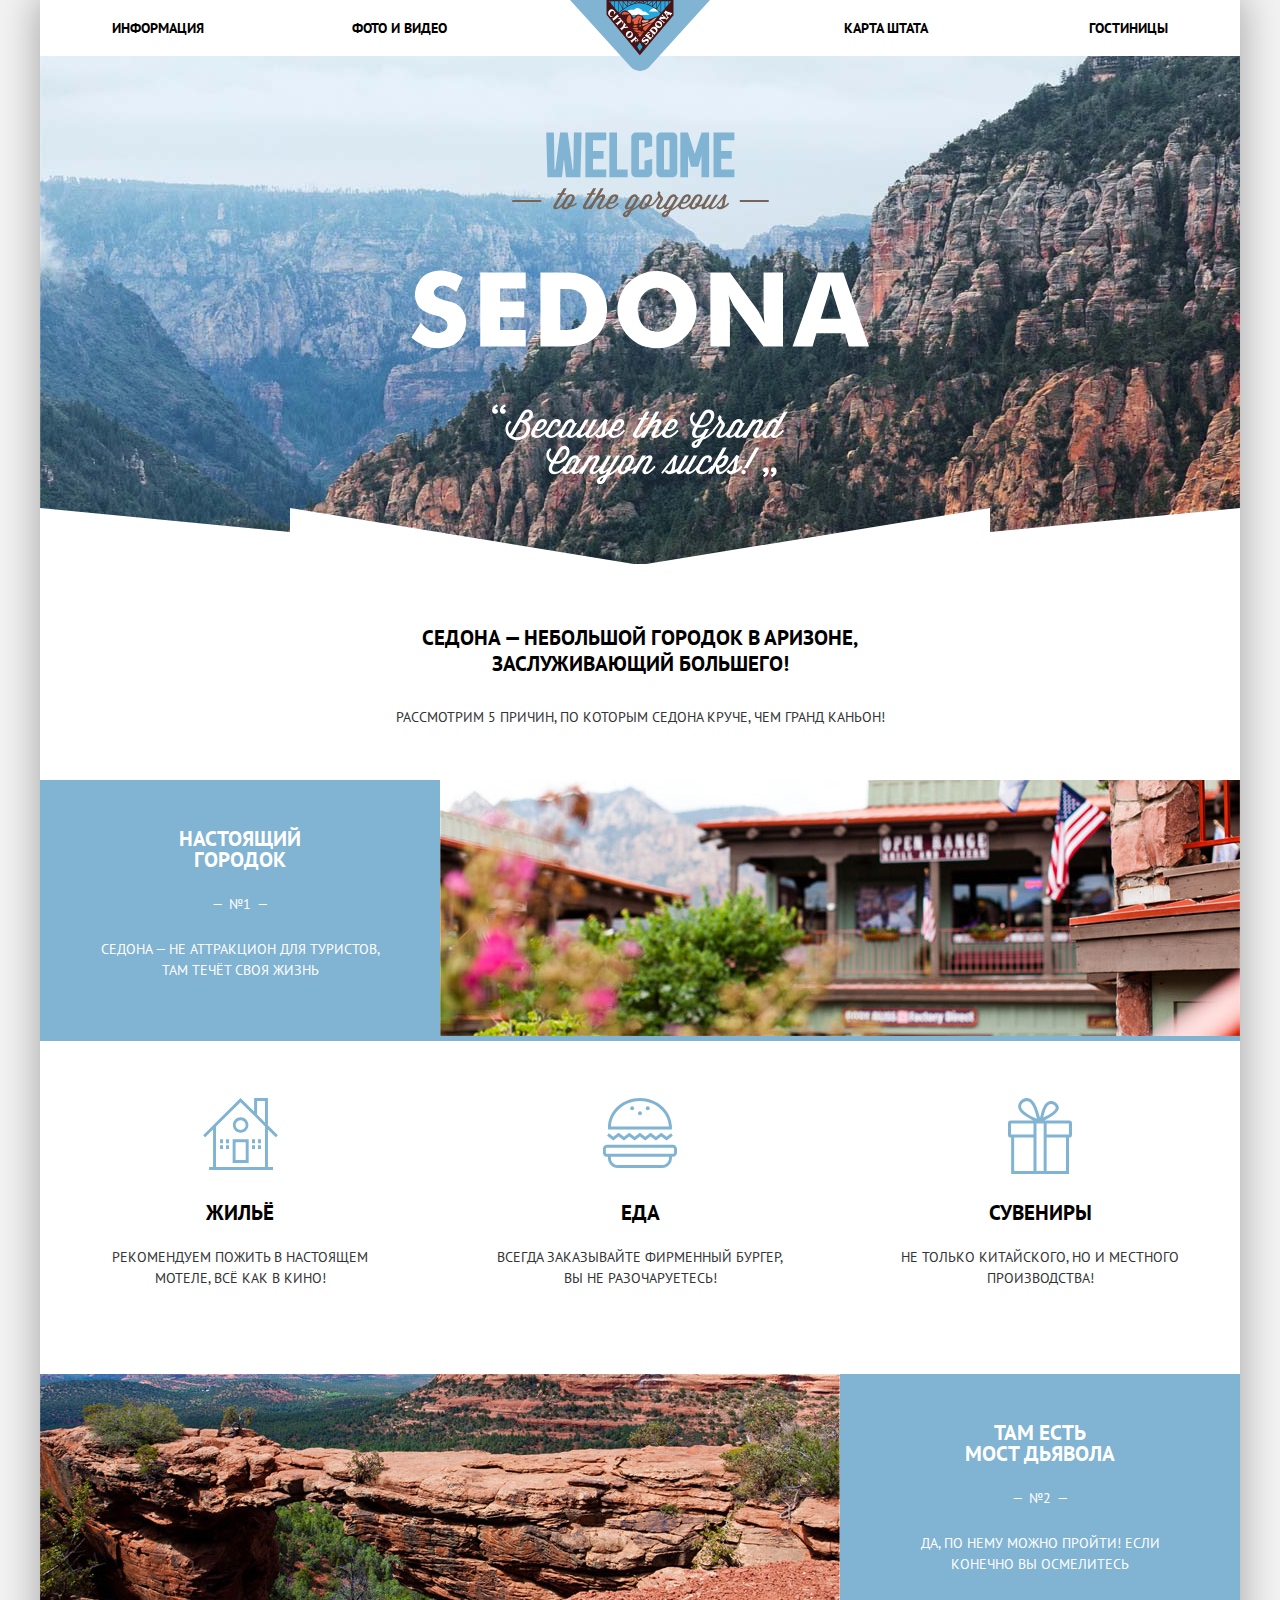
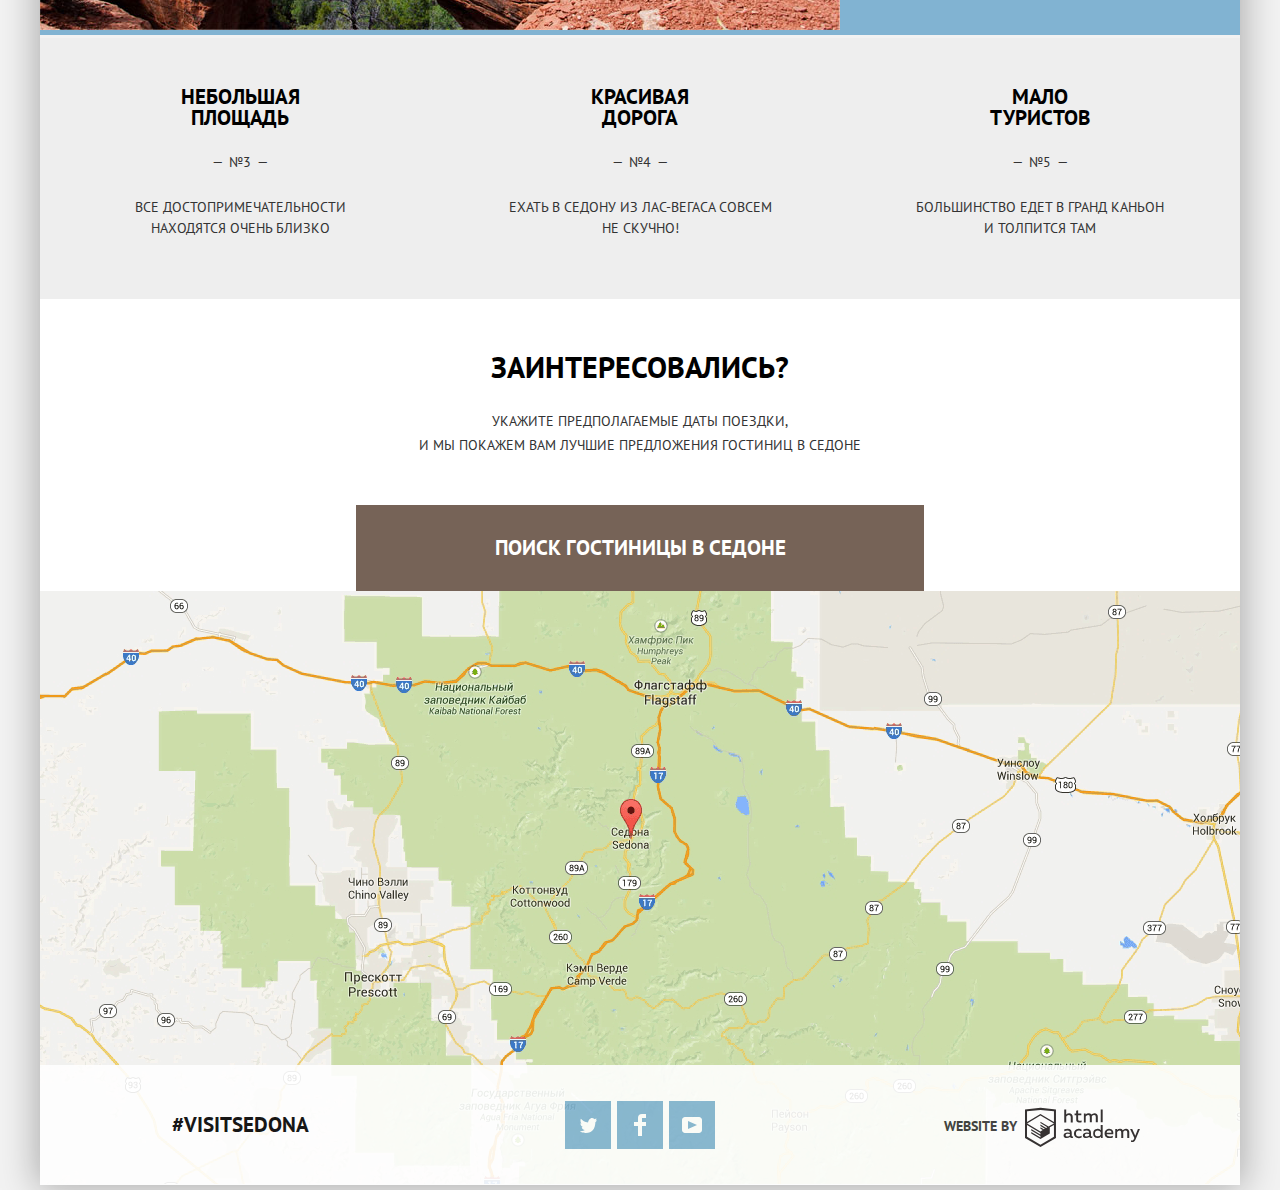
==== commit 4d456873: "чуть подправил контейнеры преимуществ и ещё раз прогнал через валидатор" ====
--- a/index.html
+++ b/index.html
@@ -164,7 +164,7 @@
         <!-- КАРТА --> <!-- Т.З. п.3.13 -->
         <section class="map">
           <h2 class="visually-hidden">Карта с описанием местоположения Седоны</h2>
-          <iframe src="https://www.google.com/maps/embed?pb=!1m18!1m12!1m3!1d352393.3701192456!2d-111.79606593248471!3d34.85643798074325!2m3!1f0!2f0!3f0!3m2!1i1024!2i768!4f13.1!3m3!1m2!1s0x872da132f942b00d%3A0x5548c523fa6c8efd!2z0KHQtdC00L7QvdCwLCDQkNGA0LjQt9C-0L3QsCA4NjMzNiwg0KHQqNCQ!5e0!3m2!1sru!2sru!4v1550926843751" width="1200" height="593" frameborder="0" style="border:0" allowfullscreen></iframe>
+          <iframe src="https://www.google.com/maps/embed?pb=!1m18!1m12!1m3!1d352393.3701192456!2d-111.79606593248471!3d34.85643798074325!2m3!1f0!2f0!3f0!3m2!1i1024!2i768!4f13.1!3m3!1m2!1s0x872da132f942b00d%3A0x5548c523fa6c8efd!2z0KHQtdC00L7QvdCwLCDQkNGA0LjQt9C-0L3QsCA4NjMzNiwg0KHQqNCQ!5e0!3m2!1sru!2sru!4v1550926843751" width="1200" height="593" style="border:0" allowfullscreen></iframe>
           <img src="img/map.png" alt="Карта: расположение города Седона в штате Аризона" width="1200" height="593">
         </section>
 
--- a/css/style.css
+++ b/css/style.css
@@ -83,11 +83,17 @@
 .site-navigation {
   list-style: none;
   margin: 0;
-  padding: 15px 0px;
+  padding: 0px;
+  padding-top: 15px;
 }
 
 .site-navigation li {
   width: 240px;
+  margin-bottom: 15px;
+  /* на случай добавления новых кнопок в меню: */
+  padding-left: 50px;
+  padding-right: 50px;
+  text-align: center;
 }
 
 .menu-button {
@@ -193,6 +199,7 @@
 
 .feature-item-header,
 .features-extra-list h4 {
+  max-width: 160px;
   margin: 0 auto;
   font-size: 21px;
   line-height: 21px;
@@ -200,13 +207,26 @@
 
   color: #000000;
 }
-.feature-item-blue .feature-item-header {
+
+.city-item,
+.bridge-item {
+  background-color: #81b3d2;
   color: #ffffff;
 }
 
+.city-item .feature-item-header,
+.bridge-item .feature-item-header {
+  color: #ffffff;
+}
+
 .feature-item-textbox {
-  padding-top: 46px ;
-}
+  padding-top: 48px ;
+}
+
+.bridge-item {
+  margin-bottom: 3px;  /* чтоб в макет попасть */
+}
+
 
 .feature-item-header {
   width: 155px;
@@ -214,22 +234,46 @@
 }
 
 .feature-item-number {
+  max-width: 60px;
+  margin: 0 auto;
+  padding-left: 15px;
+  padding-right: 15px;
+  text-align: center;
+  position: relative;
   display: block;
   margin-bottom: 24px;
 }
+
+.feature-item-number::before {
+  content: "—";
+  position: absolute;
+  top: 0px;
+  left: 2px;
+}
+.feature-item-number::after {
+  content: "—";
+  position: absolute;
+  top: 0px;
+  right: 2px;
+}
+
 .feature-item-describtion {
-  width: 300px;
+  width: 265px;
   margin: 0 auto;
-  margin-bottom: 57px;
-}
-
-
-.feature-item-blue {
-  background-color: #81b3d2;
-  color: #ffffff;
-}
-
-
+  margin-bottom: 60px;
+}
+
+.city-item p {
+  width: 280px;
+}
+
+.tourists-item p {
+  width: 255px;
+}
+
+.bridge-item p {
+  width: 305px;
+}
 
 .feature-item-grey {
   background-color: #eeeeee;
@@ -245,6 +289,8 @@
   list-style: none;
   margin: 0px;
   padding: 0px;
+
+  background-color: #ffffff;
 }
 
 .features-extra-list-textbox {
@@ -260,8 +306,8 @@
   margin: 0 auto;
   color: #333333;
 
-  width: 270px;
-  margin-bottom: 83px;
+  width: 290px;
+  margin-bottom: 85px;
 }
 
 
@@ -286,18 +332,18 @@
 
   text-transform: uppercase;
   background-color: #ffffff;
-
-  min-height: 293px;
-  padding-top: 50px;
-
 }
 
 .booking-intro {
   position: relative;
   z-index: 2;
+  background-color: #ffffff;
+
+  padding-top: 50px;
 }
 
 .booking-lead {
+  max-width: 600px;
   font-size: 30px;
   font-weight: bold;
   line-height: 36px;
@@ -315,7 +361,7 @@
 
 .booking-search-button {
   display: block;
-  height: 86px;
+  min-height: 86px;
   width: 568px;
   margin: 0 auto;
   padding: 30px;
@@ -341,12 +387,11 @@
 .booking-popup {
   position: absolute;
   z-index: 1;
+  top: 100%;
   left: 50%;
-  /* transform: translateY(-100%); */
   visibility: hidden;
-
-  /* transform: translate(-50%); выравниваю маргином, чтобы работала анимация */
-  margin-left: -284px;
+  transform: translate(-50%, -100%);
+  /* margin-left: -284px; */
 
   display: block;
   width: 568px;
@@ -358,24 +403,8 @@
   text-transform: uppercase;
 
   padding: 55px;
-  animation-fill-mode: forwards;
-  animation-timing-function: linear;
-}
-
-@keyframes slide-up {
-  100% {
-    transform: translateY(-100%);
-    visibility: hidden;
-  }
-}
-
-@keyframes slide-down {
-  0% {
-    transform: translateY(-100%);
-  }
-  100% {
-    transform: translateY(0%);
-  }
+  transition: all 0.5s linear;
+
 }
 
 .booking-form {
@@ -435,6 +464,11 @@
   outline: 2px solid #ebebeb;
 }
 
+.arrival-date,
+.departure-date {
+  padding-right: 30px; /* для IE11 */
+}
+
 .calendar-button {
   position: absolute;
   display: block;
@@ -594,6 +628,8 @@
   font-weight: bold;
   color: #000000;
   margin: 0 auto;
+  padding-left: 10px;
+  padding-right: 10px;
 }
 
 .copyright {
@@ -605,21 +641,31 @@
 .copyright p {
   display: inline-block;
   margin: 0;
-  margin-top: 8px;
-  vertical-align: top;
+  margin-top: 2px;
+  vertical-align: middle;
+  width: 80px;
 }
 
 .copyright a {
+  padding-top: 4px;
   display: inline-block;
-}
-
-
-.social-links{
+  vertical-align: middle;
+}
+
+.social-links {
   list-style: none;
   margin: 0px;
   padding: 0px;
 }
 
+.social-links li {
+  margin-right: 6px;
+}
+
+.social-links li:last-child {
+  margin-right: 0px;
+}
+
 .social-link {
   display: block;
   width: 46px;
@@ -646,8 +692,6 @@
 .youtube{
   background: #81b3d2 url("../img/svg/youtube.svg") no-repeat 50%;
 }
-
-
 
 .copyright-logo {
   display: block;
@@ -960,6 +1004,8 @@
   font-weight: bold;
   font-size: 21px;
   line-height: 26px;
+
+  max-width: 210px;
 }
 
 .sorting p:nth-of-type(2) {
@@ -967,6 +1013,8 @@
   line-height: 18px;
 
   margin-right: 40px;
+
+  max-width: 76px;
 }
 
 .sorting-type {
@@ -982,6 +1030,7 @@
 
 .sorting-type li {
   margin-right: 33px;
+  max-width: 77px;
 }
 .sorting-type li:last-child {
   margin-right: 0px;
@@ -1026,22 +1075,22 @@
   box-sizing: content-box;
   width: 0px;
   height: 0px;
-  border: 7px solid #cacaca;
+  border: 5px solid #cacaca;
   border-right-color: transparent;
   border-left-color: transparent;
   vertical-align: middle;
 }
 
 .sorting-direction .top {
-  border-top: 11px solid #cacaca;
+  border-top: 10px solid #cacaca;
   border-bottom: 0px;
   text-align: left;
 }
 
 .sorting-direction a.bottom {
-  border-bottom: 11px solid #cacaca;
+  border-bottom: 10px solid #cacaca;
   border-top: 0px;
-  margin-right: 6px;
+  margin-right: 8px;
 }
 
 .sorting-direction a.sort-active {
@@ -1082,18 +1131,20 @@
 
   padding-left: 72px;
   padding-top: 25px;
-  padding-bottom: 31px;
+  padding-bottom: 30px;
   margin-bottom: 2px;
 
   /* height: 150px; временно */
 }
 
 .hotels-list h3 {
+  max-width: 260px;
   font-size: 21px;
   line-height: 26px;
   font-weight: bold;
 
   margin: 0;
+  margin-bottom: 8px;
   padding: 0;
 }
 
@@ -1104,6 +1155,8 @@
 
 .hotel-image img{
   display: block;
+  width: 135px;
+  height: 90px;
 }
 
 .hotel-box {
@@ -1111,6 +1164,7 @@
   align-content: flex-start;
   flex-wrap: wrap;
   flex-basis: 260px;
+  flex-grow: 0;
   margin-right: 520px;
 }
 
@@ -1123,11 +1177,21 @@
   flex-grow: 1;
 }
 
+.hotel-type {
+  max-width: 110px;
+}
+
+.hotel-prise {
+  max-width: 144px;
+}
+
 .hotel-prise,
 .hotel-type {
-  padding: 8px 0px;
-  margin: 0;
-  margin-bottom: 4px;
+  padding: 0px;
+  margin: 0;
+  margin-bottom: 12px;
+  max-height: 21px;
+  overflow: hidden;
 }
 
 .hotel-review p {
@@ -1189,7 +1253,6 @@
 .info-button {
   display: block;
   width: 110px;
-  height: 27px;
 
   font-weight: bold;
   background-color: #81b3d2;
@@ -1248,6 +1311,7 @@
 
 .site-navigation {
   display: flex;
+  flex-wrap: wrap;
 }
 
 /* Основной список преимуществ - главный флекс контейнер */
@@ -1281,10 +1345,16 @@
  flex-grow: 1;
 }
 
+.feature-item-image img {
+  width: 800px;
+  height: 256px;
+}
+
 /* Вложенный список преимуществ тоже флекс контейнер */
 .features-extra-list {
   flex-basis: 100%;
   display: flex;
+  flex-wrap: wrap; /* на случай новых элеметов в списке */
 }
 
 .features-extra-list-item {
@@ -1306,15 +1376,14 @@
   min-height: 120px;
   justify-content: center; /* Т.З. п.3.7 */
   align-items: center;
-  padding-top: 36px; /* выравнивание по центру для IE 11 */
-  padding-bottom: 36px;
+  padding-top: 34px; /* выравнивание по центру для IE 11 */
+  padding-bottom: 34px;
 }
 
 .social-links {
   display: flex;
-  padding-left: 125px;
-  padding-right: 125px;
-  justify-content: space-between;
+  flex-wrap: wrap;
+  justify-content: center;
   align-items: center;
 }
 
@@ -1327,21 +1396,12 @@
 /* catalog.html основная сетка */
  .filters {
    display: flex;
-   /* flex-wrap: wrap; */
-
  }
 
  /* ---------------Оживление всплывающих окон---------- */
 
- .popup-hide {
-  visibility: visible;
-  animation-name: slide-up;
-  animation-duration: 0.5s;
-}
-
  .popup-appear {
-  visibility: visible;
-  animation-name: slide-down;
-  animation-duration: 0.5s;
-}
-
+   visibility: visible;
+   transform: translate(-50%, 0);
+}
+
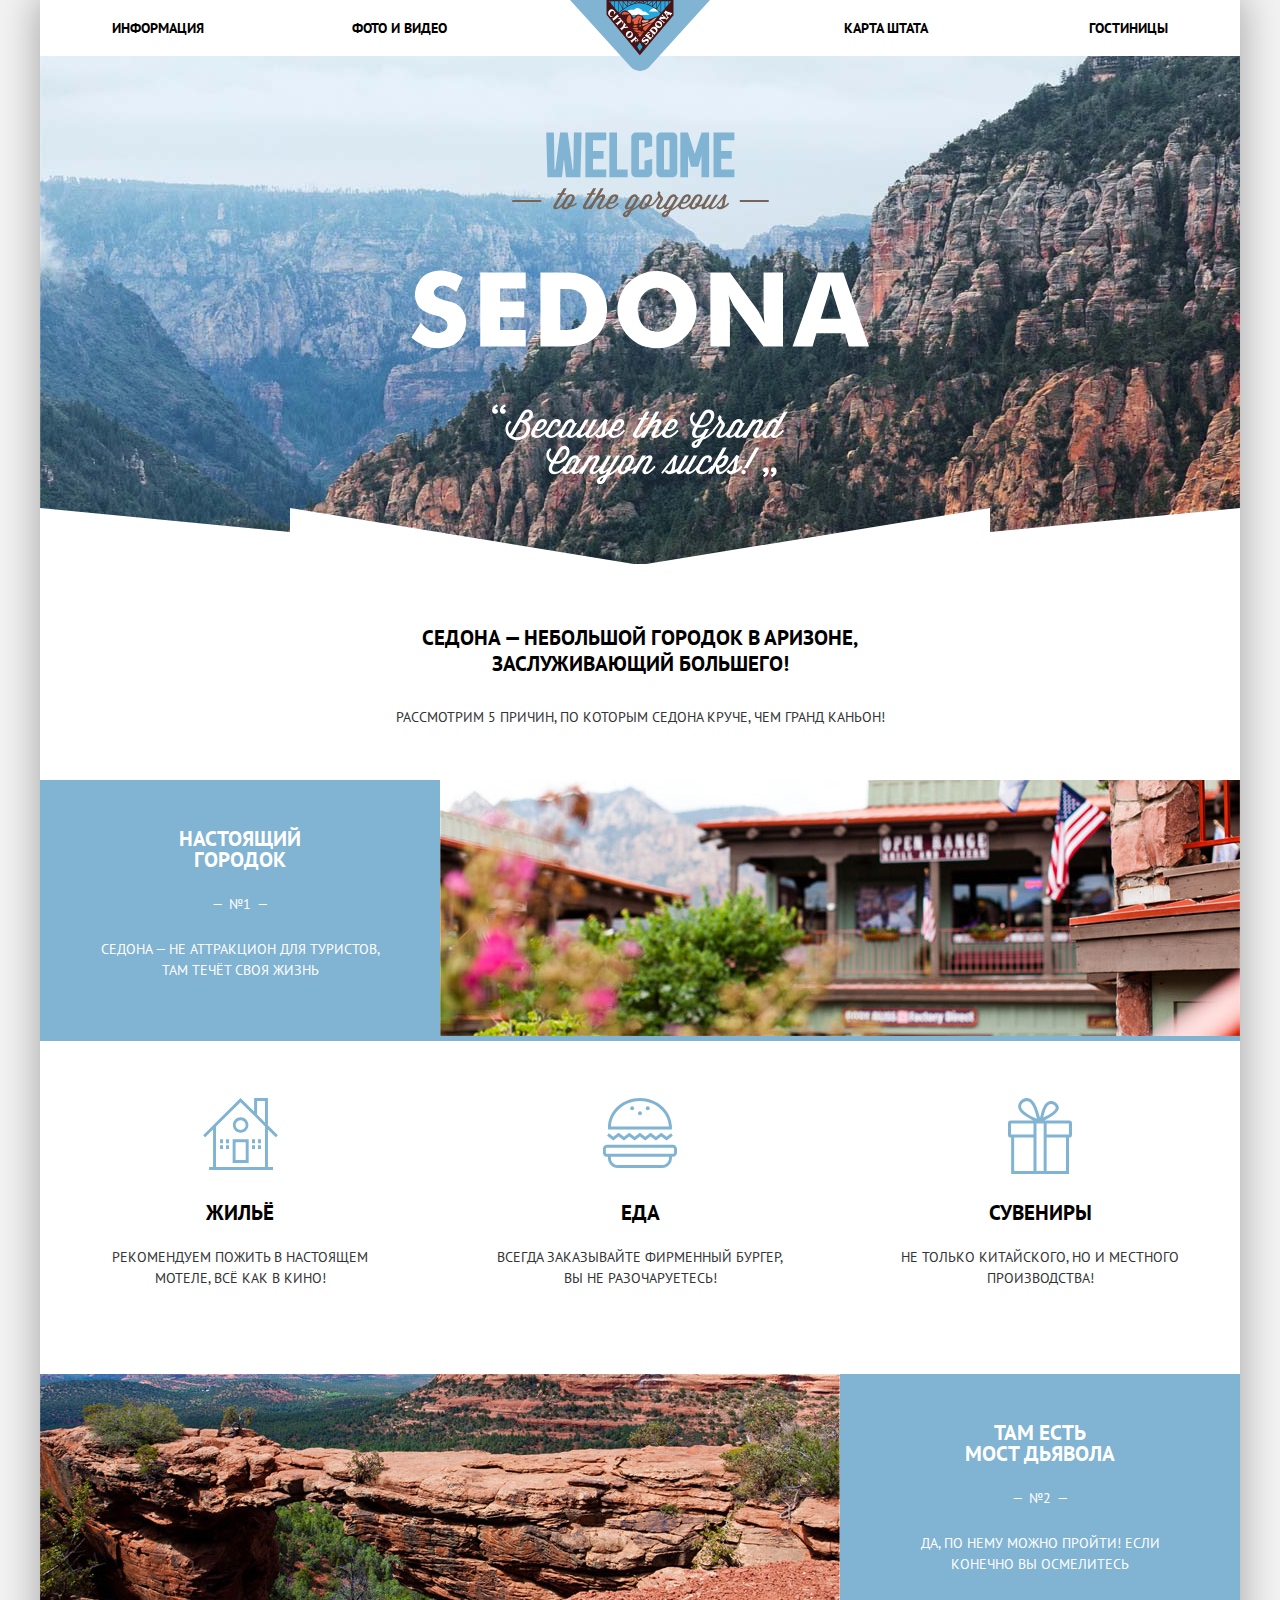
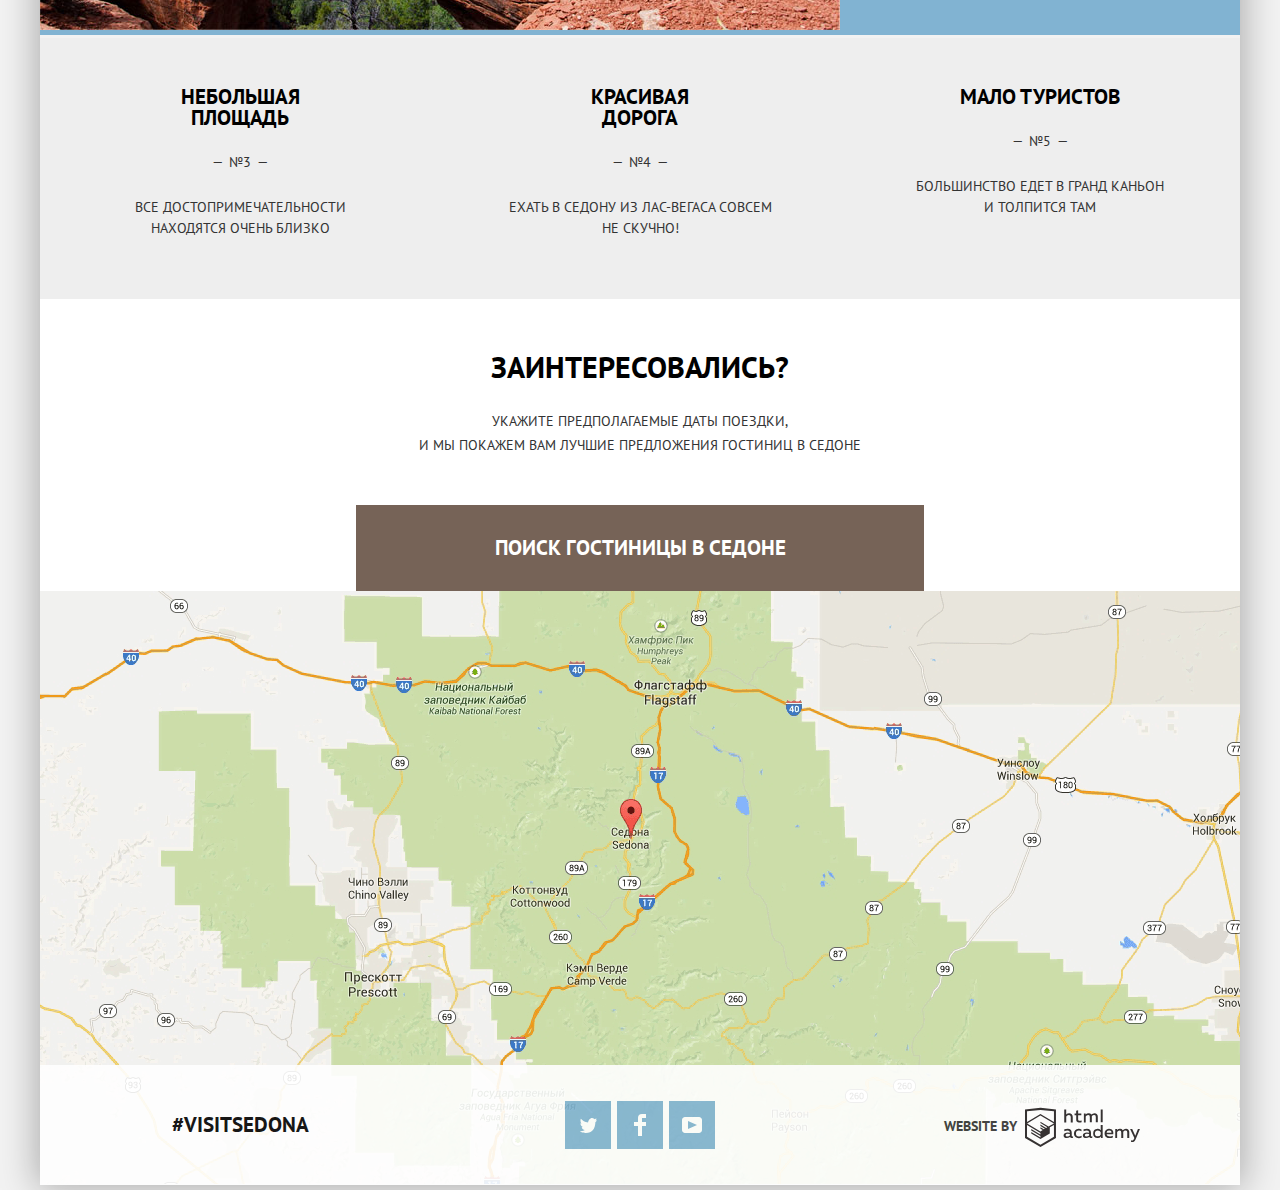
==== commit 710af5d5: "Добавил неразрывные пробелы в вёрстку и исправил ширину .feature-item-describtion" ====
--- a/index.html
+++ b/index.html
@@ -47,7 +47,7 @@
               <div class="feature-item-textbox feature-item-left feature-item-blue">
                 <h3 class="feature-item-header">Настоящий городок</h3>
                 <span class="feature-item-number">№1</span>
-                <p class="feature-item-describtion">Седона — не аттракцион для туристов, там течёт своя жизнь</p>
+                <p class="feature-item-describtion">Седона — не аттракцион для туристов, там&#160;течёт&#160;своя&#160;жизнь</p>
               </div>
               <div class="feature-item-image">
                 <img src="img/photo-feature1.jpg" alt="Фото: городская жизнь в Седоне" width="800" height="256">
@@ -94,7 +94,7 @@
               <div class="feature-item-textbox">
                 <h3 class="feature-item-header">Небольшая площадь</h3>
                 <span class="feature-item-number">№3</span>
-                <p class="feature-item-describtion">Все достопримечательности находятся очень близко</p>
+                <p class="feature-item-describtion">Все достопримечательности находятся&#160;очень&#160;близко</p>
               </div>
             </li>
 
@@ -102,7 +102,7 @@
               <div class="feature-item-textbox">
                 <h3 class="feature-item-header">Красивая дорога</h3>
                 <span class="feature-item-number">№4</span>
-                <p class="feature-item-describtion">Ехать в Седону из Лас-Вегаса совсем не скучно!</p>
+                <p class="feature-item-describtion">Ехать в Седону из Лас-Вегаса совсем не&#160;скучно!</p>
               </div>
             </li>
 
@@ -110,7 +110,7 @@
               <div class="feature-item-textbox">
                 <h3 class="feature-item-header">Мало туристов</h3>
                 <span class="feature-item-number">№5</span>
-                <p class="feature-item-describtion">Большинство едет в гранд каньон и толпится там</p>
+                <p class="feature-item-describtion">Большинство едет в гранд каньон и&#160;толпится там</p>
               </div>
             </li>
 
--- a/css/style.css
+++ b/css/style.css
@@ -199,13 +199,19 @@
 
 .feature-item-header,
 .features-extra-list h4 {
-  max-width: 160px;
+  max-width: 230px;
   margin: 0 auto;
+  padding: 0 10px;
   font-size: 21px;
   line-height: 21px;
   font-weight: bold;
 
   color: #000000;
+}
+
+.road-item .feature-item-header,
+.tourists-item .feature-item-header {
+  padding: 0 35px;
 }
 
 .city-item,
@@ -221,6 +227,9 @@
 
 .feature-item-textbox {
   padding-top: 48px ;
+  padding-bottom: 60px;
+  padding-left: 45px;
+  padding-right: 45px;
 }
 
 .bridge-item {
@@ -229,7 +238,6 @@
 
 
 .feature-item-header {
-  width: 155px;
   margin-bottom: 24px;
 }
 
@@ -258,21 +266,8 @@
 }
 
 .feature-item-describtion {
-  width: 265px;
+  width: 305px;
   margin: 0 auto;
-  margin-bottom: 60px;
-}
-
-.city-item p {
-  width: 280px;
-}
-
-.tourists-item p {
-  width: 255px;
-}
-
-.bridge-item p {
-  width: 305px;
 }
 
 .feature-item-grey {
@@ -835,14 +830,14 @@
   content: "";
   position: absolute;
   top: -2px;
-  left: -42px;
+  left: 0px;
 
   width: 27px;
   height: 23px;
 
   background-image: url(../img/svg/checkbox-on-disabled.svg);
   background-repeat: no-repeat;
-  background-position: 50%;
+  background-position: left;
 }
 
 .rent-price {
@@ -953,15 +948,16 @@
   left: 80%;
 }
 
-.range-button:hover, /*в styleguide этого нет, можно убрать*/
+.range-button:hover,
 .range-button:active {
-  background: #81b3d2;
+  background: #81b3d2; /*в styleguide этого нет, можно убрать*/
+  transform: scale(1.1);
 }
 
 .filters-submit-button {
   display: block;
   box-sizing: border-box;
-  width: 132px;
+  width: 134px;
   height: 35px;
   padding: 6px 0;
   margin-left: 86px;
@@ -988,10 +984,10 @@
   text-transform: uppercase;
   background-color: #ffffff;
 
-  padding-top: 25px;
+  padding-top: 24px;
   padding-bottom: 20px;
 
-  margin-bottom: 2px;
+  border-bottom: 1px solid #f2f2f2;
 }
 
 .quantity {
@@ -1130,15 +1126,15 @@
   display: flex;
 
   padding-left: 72px;
-  padding-top: 25px;
+  padding-right: 72px;
+  padding-top: 26px;
   padding-bottom: 30px;
-  margin-bottom: 2px;
-
-  /* height: 150px; временно */
+  border-bottom: 1px solid #f2f2f2;
+
 }
 
 .hotels-list h3 {
-  max-width: 260px;
+  max-width: 600px;
   font-size: 21px;
   line-height: 26px;
   font-weight: bold;
@@ -1149,7 +1145,7 @@
 }
 
 .hotel-image {
-  margin-right: 33px;
+  margin-right: 30px;
   padding-top: 4px;
 }
 
@@ -1165,7 +1161,6 @@
   flex-wrap: wrap;
   flex-basis: 260px;
   flex-grow: 0;
-  margin-right: 520px;
 }
 
 .hotel-box-info {
@@ -1196,9 +1191,11 @@
 
 .hotel-review p {
   margin: 0;
+  margin-top: 3px;
 }
 
 .hotel-review {
+  margin-left: auto;
   display: flex;
   flex-direction: column;
   justify-content: space-between;
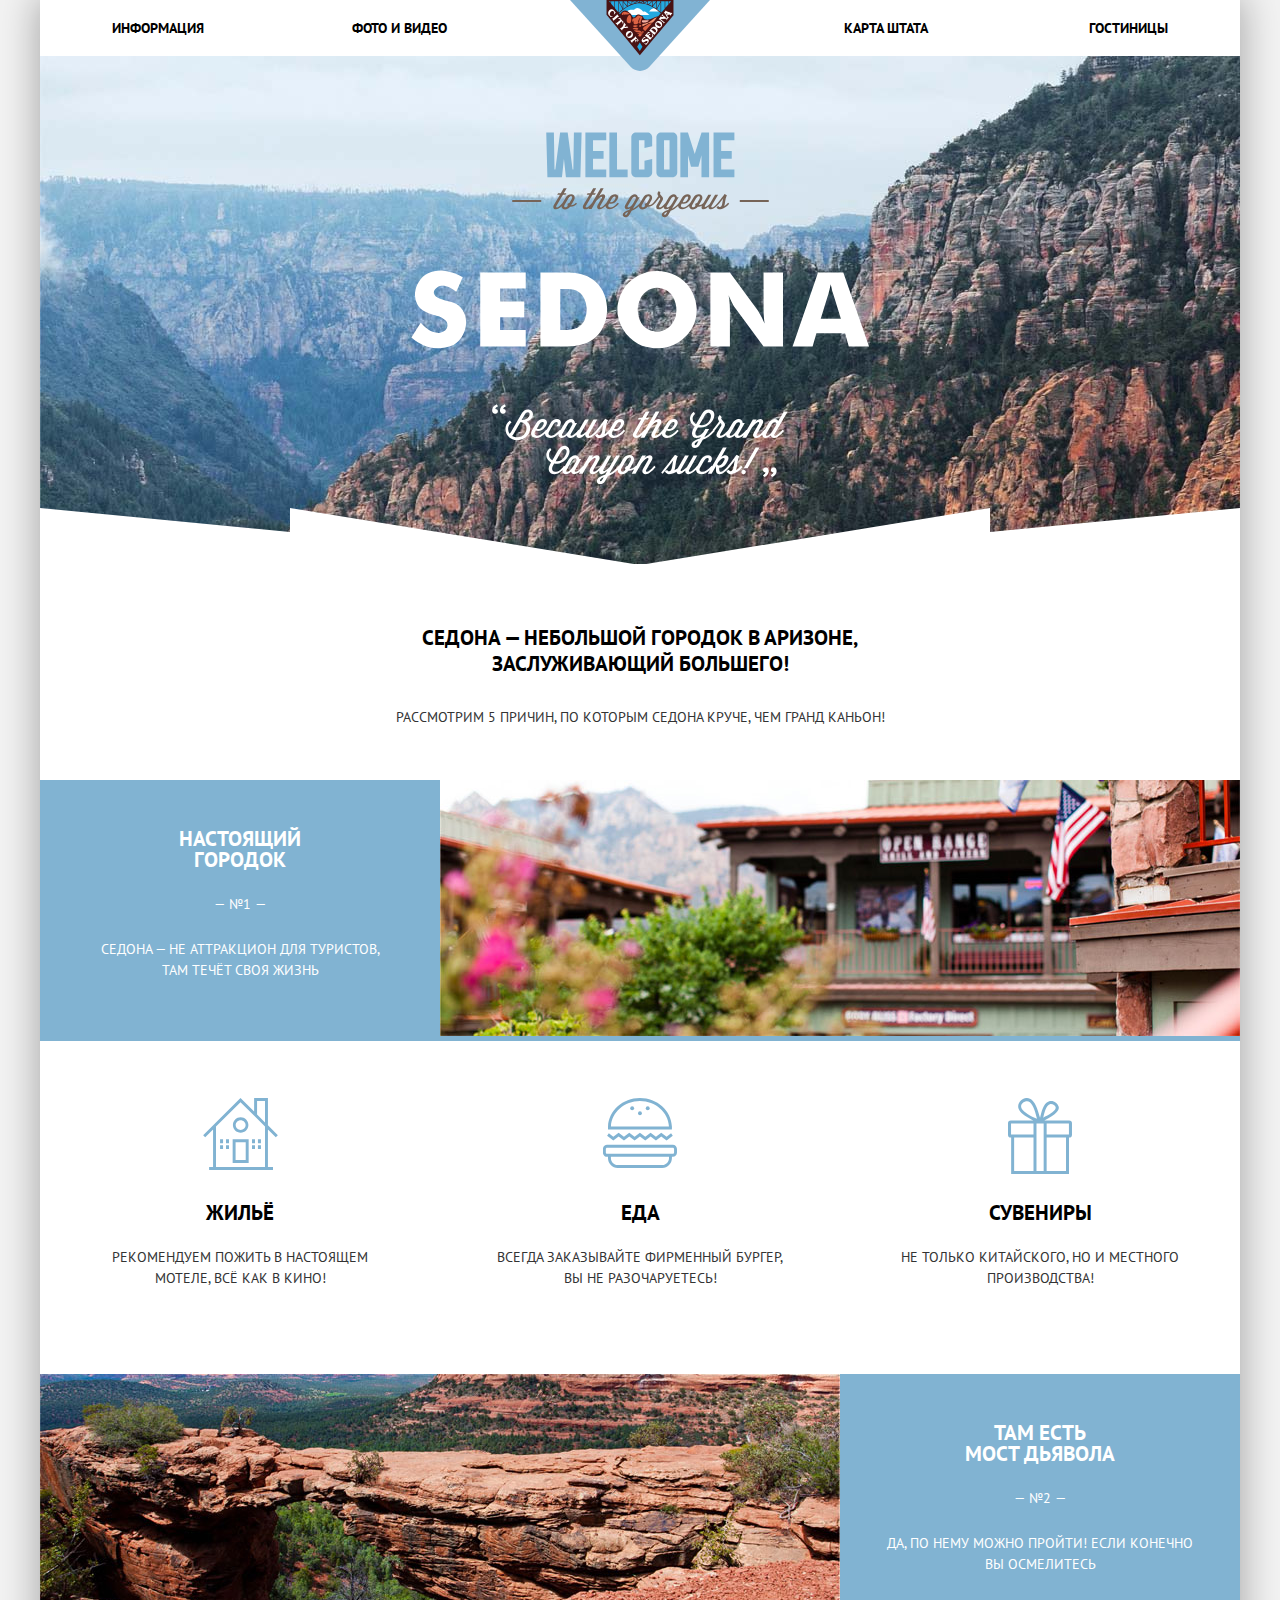
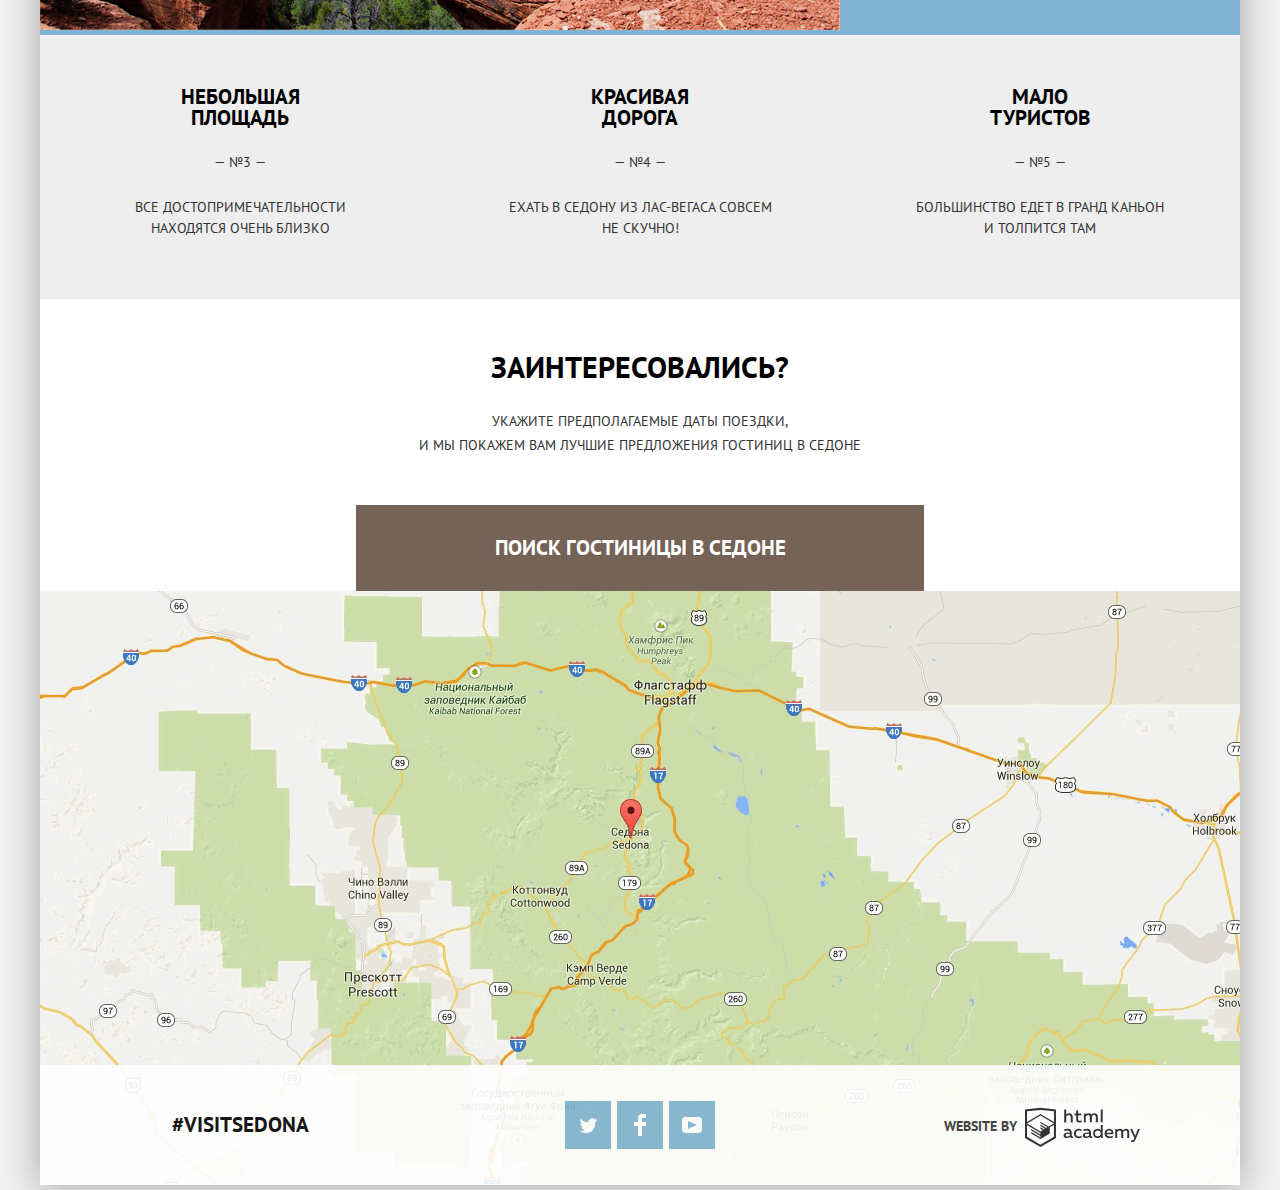
==== commit 254f7f3d: "убрал явную ширину у элементов списка преимуществ - задал её отступами" ====
--- a/index.html
+++ b/index.html
@@ -123,7 +123,7 @@
             <!-- Лид и кнопка поиска-->
             <h2 class="visually-hidden">Поиск жилья в Седоне</h2>
             <p class="booking-lead">Заинтересовались?</p>
-            <p class="booking-text">Укажите предполагаемые даты поездки, <br> и мы покажем вам лучшие предложения гостиниц в Cедоне</p>
+            <p class="booking-text">Укажите предполагаемые даты поездки, и&#160;мы&#160;покажем&#160;вам&#160;лучшие&#160;предложения&#160;гостиниц&#160;в&#160;Cедоне</p>
             <a class="booking-search-button" href="#">Поиск Гостиницы в Седоне</a>
           </div>
           <!-- Всплывающее окно: Формы для выбора параметров поездки и бронирования жилья -->
--- a/css/style.css
+++ b/css/style.css
@@ -153,7 +153,6 @@
 }
 
 .intro-text {
-
   background-color:#ffffff;
   text-transform: uppercase;
   width: 520px;
@@ -199,9 +198,8 @@
 
 .feature-item-header,
 .features-extra-list h4 {
-  max-width: 230px;
   margin: 0 auto;
-  padding: 0 10px;
+  padding: 0 74px;
   font-size: 21px;
   line-height: 21px;
   font-weight: bold;
@@ -209,10 +207,10 @@
   color: #000000;
 }
 
-.road-item .feature-item-header,
+/* .road-item .feature-item-header,
 .tourists-item .feature-item-header {
   padding: 0 35px;
-}
+} */
 
 .city-item,
 .bridge-item {
@@ -228,8 +226,8 @@
 .feature-item-textbox {
   padding-top: 48px ;
   padding-bottom: 60px;
-  padding-left: 45px;
-  padding-right: 45px;
+  padding-left: 47px;
+  padding-right: 47px;
 }
 
 .bridge-item {
@@ -242,10 +240,7 @@
 }
 
 .feature-item-number {
-  max-width: 60px;
   margin: 0 auto;
-  padding-left: 15px;
-  padding-right: 15px;
   text-align: center;
   position: relative;
   display: block;
@@ -256,17 +251,16 @@
   content: "—";
   position: absolute;
   top: 0px;
-  left: 2px;
+  left: 127px;
 }
 .feature-item-number::after {
   content: "—";
   position: absolute;
   top: 0px;
-  right: 2px;
+  right: 127px;
 }
 
 .feature-item-describtion {
-  width: 305px;
   margin: 0 auto;
 }
 
@@ -290,6 +284,9 @@
 
 .features-extra-list-textbox {
   padding-top: 161px;
+  padding-bottom: 85px;
+  padding-left: 55px;
+  padding-right: 55px;
 }
 
 .features-extra-list h4 {
@@ -300,9 +297,6 @@
 .features-extra-list p {
   margin: 0 auto;
   color: #333333;
-
-  width: 290px;
-  margin-bottom: 85px;
 }
 
 
@@ -335,10 +329,11 @@
   background-color: #ffffff;
 
   padding-top: 50px;
+  padding-left: 315px;
+  padding-right: 315px;
 }
 
 .booking-lead {
-  max-width: 600px;
   font-size: 30px;
   font-weight: bold;
   line-height: 36px;
@@ -349,7 +344,6 @@
 
 .booking-text {
   line-height: 24px;
-  width: 550px;
   margin: 0 auto;
   margin-bottom: 48px;
 }
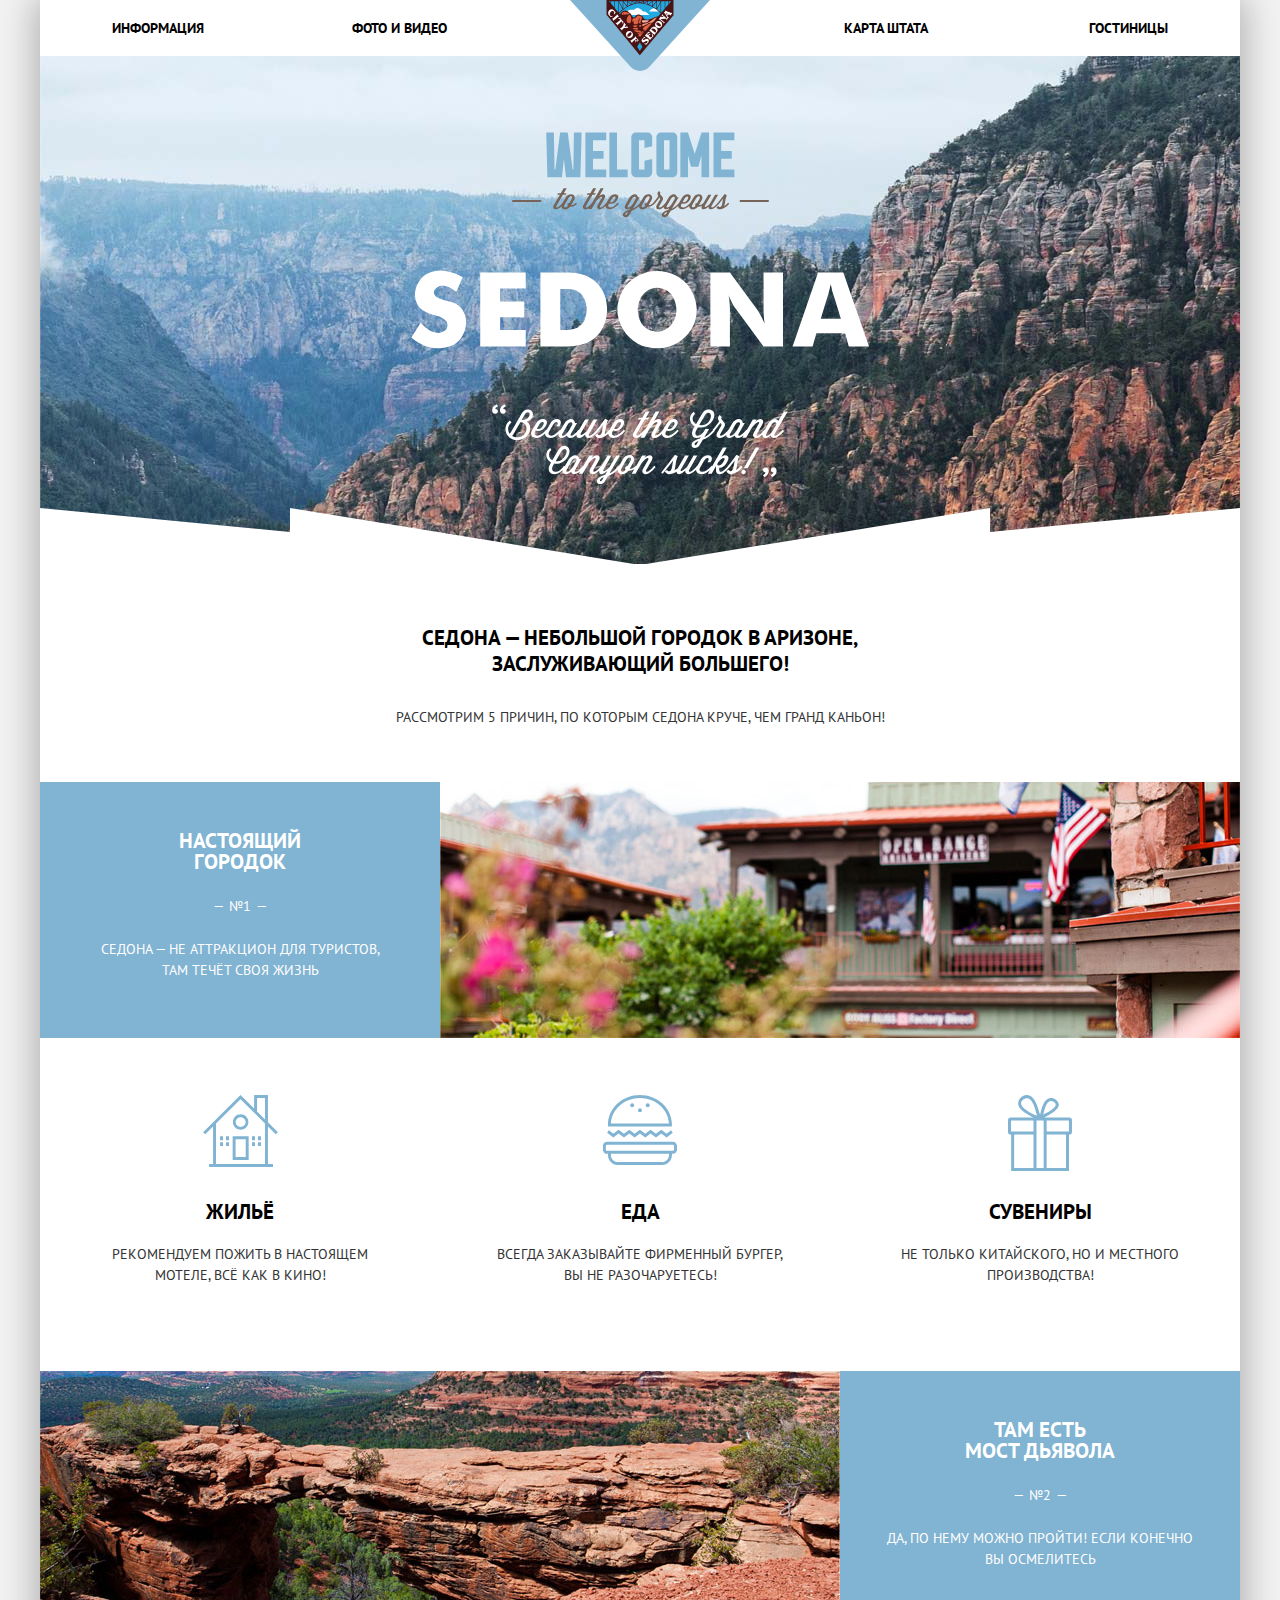
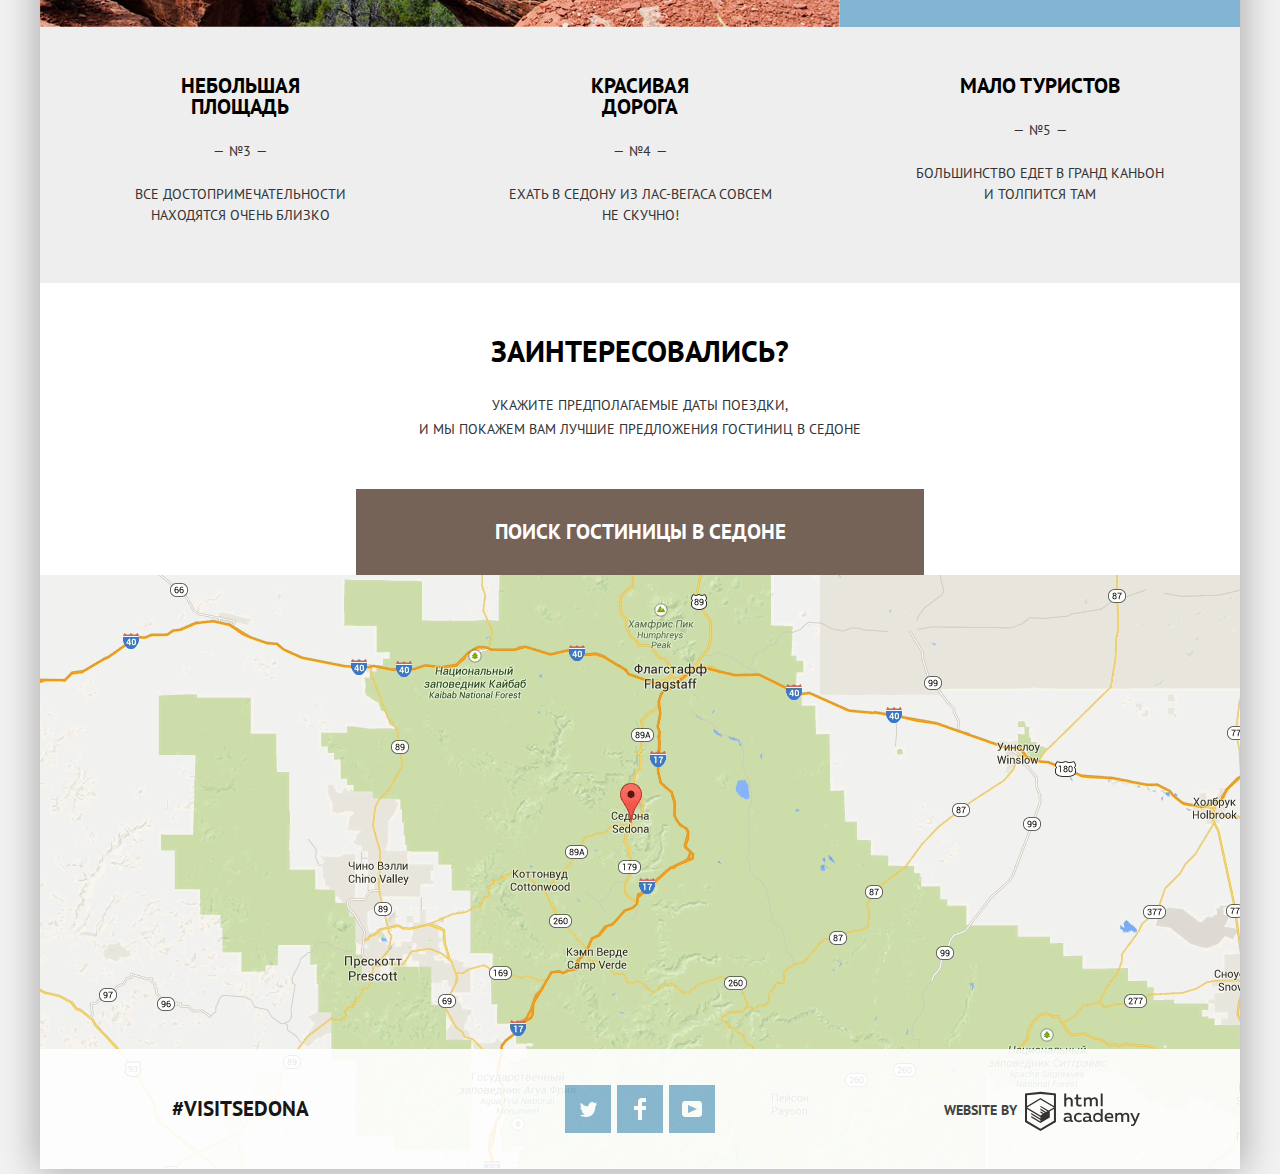
==== commit f21f0c13: "Минификация style.min.css" ====
--- a/index.html
+++ b/index.html
@@ -5,7 +5,7 @@
     <title>Welcome to Sedona</title>
     <link href="https://fonts.googleapis.com/css?family=PT+Sans:400,700&amp;subset=cyrillic,cyrillic-ext" rel="stylesheet">
     <link href="css/normalize.css" rel="stylesheet">
-    <link href="css/style.css" rel="stylesheet">
+    <link href="css/style.min.css" rel="stylesheet">
   </head>
   <body>
     <div class="container">
--- a/css/style.min.css
+++ b/css/style.min.css
@@ -0,0 +1 @@
+html{box-sizing:border-box}*,::after,::before{box-sizing:inherit}body{margin:0;padding:0;font-family:"PT Sans",Arial,sans-serif;font-size:14px;line-height:21px;font-style:normal;text-align:center;color:#333;background-color:#f2f2f2;min-width:1200px}.visually-hidden{position:absolute;width:1px;height:1px;margin:-1px;border:0;padding:0;clip:rect(0,0,0,0);overflow:hidden}a{text-decoration:none}.main-header{background-color:#fff;position:relative}.header-logo{position:absolute;left:50%;top:0;transform:translate(-50%)}.header-logo img{display:block}.site-menu{background-color:#fff}.site-navigation{list-style:none;margin:0;padding:15px 0 0}.site-navigation li{width:240px;margin-bottom:15px;padding-left:50px;padding-right:50px;text-align:center}.menu-button{font-size:14px;font-weight:700;font-style:normal;line-height:26px;text-transform:uppercase;color:#000;margin:0 auto}.site-navigation li:nth-child(2){margin-right:240px}.site-navigation li:nth-child(1),.site-navigation li:nth-child(2){padding-left:72px;text-align:left}.site-navigation li:nth-child(3),.site-navigation li:nth-child(4){padding-right:72px;text-align:right}.menu-button:hover{color:#81b3d2}.menu-button:active{color:#b2b2b2}.intro{background-color:#fff}.intro-banner{padding-top:76px;padding-bottom:79px;background:url(../img/svg/intro-mask.svg) no-repeat 0 calc(100% + 1px),url(../img/background-photo.jpg) no-repeat}.intro-logo{display:block;margin:0 auto}.intro-text{background-color:#fff;text-transform:uppercase;width:520px;margin:0 auto;padding-top:61px;padding-bottom:52px}.intro h1,.intro h2{line-height:26px;text-align:center}.intro h1{color:#000;font-size:21px;font-weight:700;margin:0 0 27px}.intro h2{margin:0;font-weight:400;font-size:14px}.features{position:relative;z-index:3}.features-main-list{margin:0;padding:0;list-style:none;text-transform:uppercase}li.feature-item{min-height:256px}.feature-item-header,.features-extra-list h4{padding:0 74px;font-size:21px;line-height:21px;font-weight:700;color:#000}.bridge-item,.city-item{background-color:#81b3d2;color:#fff}.bridge-item .feature-item-header,.city-item .feature-item-header{color:#fff}.feature-item-textbox{padding:48px 46px 57px;margin:0 auto}.feature-item-header{margin:0 auto 24px}.feature-item-number{text-align:center;position:relative;display:block;margin:0 auto 22px}.feature-item-number::before{content:"—";position:absolute;top:0;left:127px}.feature-item-number::after{content:"—";position:absolute;top:0;right:127px}.feature-item-describtion{margin:0 auto}.feature-item-grey{background-color:#eee}.features-extra-list{list-style:none;margin:0;padding:0;background-color:#fff}li.features-extra-list-item{min-height:330px}.features-extra-list-textbox{padding:163px 55px 85px}.features-extra-list h4{margin:0 auto 22px}.features-extra-list p{margin:0 auto;color:#333}.house{background:#fff url(../img/svg/icon-1.svg) no-repeat 50% 57px}.food{background:#fff url(../img/svg/icon-3.svg) no-repeat 50% 57px}.gifts{background:#fff url(../img/svg/icon-2.svg) no-repeat 50% 57px}.booking,.booking-intro{position:relative;z-index:2;background-color:#fff}.booking{text-transform:uppercase}.booking-intro{padding-top:50px;padding-left:315px;padding-right:315px}.booking-lead,.booking-popup input{font-size:30px;font-weight:700;line-height:36px;color:#000;margin:0 auto 24px}.booking-text{line-height:24px;margin:0 auto 48px}.booking-popup,.booking-search-button{display:block;width:568px;font-weight:700;line-height:26px}.booking-search-button{min-height:86px;margin:0 auto;font-size:21px;padding:30px;color:#fff;background-color:#766357}.booking-search-button:hover{background-color:#604e43}.booking-search-button:active{color:rgba(255,255,255,.3);background-color:#503e33}.booking-popup{position:absolute;z-index:1;top:100%;left:50%;visibility:hidden;transform:translate(-50%,-100%);background-color:#fff;color:#000;text-transform:uppercase;padding:55px;transition:all .5s linear}.booking-form,.booking-form div{display:flex;justify-content:flex-start}.booking-form{flex-wrap:wrap}.booking-form div{width:458px;margin-bottom:29px}.booking-form .adults-box,.booking-form .children-box{width:229px;margin-bottom:50px}.booking-popup input{display:block;min-width:20px;flex-grow:1;font-family:"PT Sans",Arial,sans-serif;font-size:14px;line-height:26px;text-align:left;text-transform:uppercase;background-color:#f2f2f2;border:0;margin:0;padding-left:10px;padding-top:6px;padding-bottom:6px}.booking-popup input::placeholder{color:#000}.booking-popup input:hover{background-color:#ebebeb}.booking-popup input:focus{background-color:#fff;outline:2px solid #ebebeb}.arrival-date,.departure-date{padding-right:30px}.booking-form-rate-button,.calendar-button{border:0;width:38px;height:38px;cursor:pointer}.calendar-button{display:block;left:calc(100% - 93px);position:absolute;background-color:transparent}.calendar-button svg{fill:#cacaca}.calendar-button:hover svg{fill:#000}.calendar-button:active svg{fill:#81b3d2}.booking-popup label{display:block;width:112px;text-align:left;margin:0;padding:6px 0;cursor:pointer}.adults-box input,.children-box input{flex-grow:0;width:38px;padding-left:15px}.adults-box label,.children-box label{order:-2}.children-box label{padding-left:52px}.booking-form-rate-button{position:relative;background-color:#f2f2f2;padding:0}.booking-form-rate-button:focus{outline:2px solid #ebebeb}.minus-rate-button{order:-1}.minus-rate-button::before,.plus-rate-button::after,.plus-rate-button::before{position:absolute;left:calc(50% - 6px);top:17px;content:"";width:12px;height:3px;background-color:#a9a9a9}.plus-rate-button::after{transform:rotate(90deg)}.booking-form-rate-button:hover::after,.booking-form-rate-button:hover::before{background-color:#000}.booking-form-rate-button:active::after,.booking-form-rate-button:active::before,.popap-submit-button{background-color:#81b3d2}.popap-submit-button{display:block;flex-grow:1;font-size:21px;line-height:26px;text-transform:uppercase;font-weight:700;color:#fff;box-shadow:none;border:0;cursor:pointer;padding:16px}.popap-submit-button:hover{background-color:#669ec0}.popap-submit-button:active{background-color:#5496bd;color:rgba(255,255,255,.3)}.site-footer{background-color:#fff;opacity:.9;text-transform:uppercase}.hashtag{font-size:21px;color:#000;margin:0 auto;padding-left:10px;padding-right:10px}.copyright,.hashtag{font-weight:700;line-height:26px;text-align:center}.copyright a,.copyright p{display:inline-block;vertical-align:middle}.copyright p{margin:2px 0 0;width:80px}.copyright a{padding-top:4px}.social-links{list-style:none;margin:0;padding:0}.social-links li{margin-right:6px}.social-links li:last-child{margin-right:0}.social-link{display:block;width:46px;height:48px;background-color:#81b3d2}.social-link:hover{background-color:#669ec0}.social-link:active{background-color:#5496bd}.twitter{background:#81b3d2 url(../img/svg/twitter.svg) no-repeat 50%}.facebook{background:#81b3d2 url(../img/svg/fb-icon.svg) no-repeat 50%}.youtube{background:#81b3d2 url(../img/svg/youtube.svg) no-repeat 50%}.copyright-logo{display:block;fill:#231f20}.copyright-logo:hover{fill:#81b3d2}.copyright-logo:active{fill:#bdbbbc}.catalog-page{text-align:left}.active{color:#766357}.searching-filters{text-transform:uppercase;color:#fff;background:#81b3d2 url(../img/filter-background.jpg) no-repeat 50% -56px}.filters{padding-top:28px;padding-bottom:29px}fieldset{padding:0;border:0;margin:0}.infrastructure,.type-of-housing{width:300px}.infrastructure{padding-left:72px}.type-of-housing{padding-left:26px}.infrastructure ul,.type-of-housing ul{list-style:none;margin:0;padding-left:0}.infrastructure .filter-legend,.infrastructure li,.type-of-housing .filter-legend,.type-of-housing li{margin-bottom:25px}.infrastructure li:last-child,.type-of-housing li:last-child{margin-bottom:0}.filter-legend{font-size:16px;font-weight:700;display:block}.infrastructure label,.type-of-housing label{position:relative;cursor:pointer;padding-left:40px}.filters-checkbox+label::before{content:"";position:absolute;top:-2px;left:0;width:27px;height:23px;background-image:url(../img/svg/checkbox-off.svg);background-repeat:no-repeat;background-position:left}.filters-checkbox:checked+label::before{content:"";position:absolute;top:-2px;left:0;width:27px;height:23px;background-image:url(../img/svg/checkbox-on.svg);background-repeat:no-repeat;background-position:left}.filters-checkbox:disabled+label::before{content:"";position:absolute;top:-2px;left:0;width:27px;height:23px;background-image:url(../img/svg/checkbox-off-disabled.svg);background-repeat:no-repeat;background-position:left}.filters-checkbox:checked:disabled+label::before{content:"";position:absolute;top:-2px;left:0;width:27px;height:23px;background-image:url(../img/svg/checkbox-on-disabled.svg);background-repeat:no-repeat;background-position:left}.rent-price{box-sizing:content-box;width:316px;padding-left:210px;padding-right:74px}.rent-price .filter-legend{margin-bottom:9px}.price-inputs{position:relative;box-sizing:border-box;height:36px;margin-bottom:20px;border:2px solid #fff;border-radius:2px}.price-inputs::after{content:"";position:absolute;top:50%;left:50%;width:2px;height:22px;background:#fff;transform:translate(-50%,-50%)}.price-inputs label{width:calc(50% - 2px);display:inline-block;vertical-align:middle;margin-top:6px;cursor:pointer}.price-inputs .min-price{padding-left:65px}.price-inputs .max-price{padding-left:52px}.price-inputs input{width:60px;margin:0;color:inherit;font:inherit;background:0 0;border:0}.range-controls{position:relative;margin-bottom:32px}.range-controls .scale-line{height:2px;background:rgba(255,255,255,.3)}.range-controls .range-line{width:80%;height:2px;background:#fff}.range-button{padding:0;position:absolute;top:-9px;width:4px;height:4px;background:#ababab;border:8px solid #fff;border-radius:50%;box-shadow:0 2px 1px 0 rgba(0,1,1,.2);cursor:pointer}.range-button-min{left:0}.range-button-max{left:80%}.range-button:active,.range-button:hover{background:#81b3d2;transform:scale(1.1)}.filters-submit-button{display:block;box-sizing:border-box;width:134px;height:35px;padding:6px 0;margin-left:86px;text-transform:uppercase;background-color:transparent;color:#fff;border:2px solid #fff;border-radius:2px;cursor:pointer}.filters-submit-button:hover{color:#000;background-color:#fff}.sorting{display:flex;align-items:center;text-transform:uppercase;background-color:#fff;padding-top:24px;padding-bottom:20px;border-bottom:1px solid #f2f2f2}.quantity{box-sizing:content-box;width:135px;padding-left:72px;margin:0 33px 0 0;font-weight:700;font-size:21px;line-height:26px;max-width:210px}.sorting p:nth-of-type(2){font-size:12px;line-height:18px;margin-right:40px;max-width:76px}.sorting-type{list-style:none;display:flex;align-items:center;padding:0;font-size:12px;line-height:18px;margin:0 500px 0 0}.sorting-type li{margin-right:33px;max-width:77px}.sorting-type li:last-child{margin-right:0}.sorting-type-on{color:#81b3d2}.sorting-type-off{color:rgba(0,0,0,.3);border-bottom:1px dashed}.sorting-type-off:hover{color:#81b3d2;border-bottom:1px dashed}.sorting-type-off:active{color:#000;border-bottom:none}.sorting-direction{width:48px;list-style:none;margin:0;padding:0}.sorting-direction li{display:inline-block}.sorting-direction a{display:block;box-sizing:content-box;width:0;height:0;border:5px solid #cacaca;border-right-color:transparent;border-left-color:transparent;vertical-align:middle}.sorting-direction .top{border-top:10px solid #cacaca;border-bottom:0;text-align:left}.sorting-direction a.bottom{border-bottom:10px solid #cacaca;border-top:0;margin-right:8px}.sorting-direction a.sort-active{border-color:#81b3d2 transparent}.sorting-direction a:hover{border-color:#000 transparent}.sorting-direction a:active{border-color:#81b3d2 transparent}.hotels-list{display:flex;flex-direction:column;margin:0;padding:0}.hotels-list li{list-style:none;text-transform:uppercase;background-color:#fff;display:flex;padding:26px 72px 30px;border-bottom:1px solid #f2f2f2}.hotels-list h3{max-width:600px;font-size:21px;line-height:26px;font-weight:700;margin:0 0 8px;padding:0}.hotel-image{margin-right:30px;padding-top:4px}.hotel-image img{display:block;width:135px;height:90px}.hotel-box{display:flex;align-content:flex-start;flex-wrap:wrap;flex-basis:260px;flex-grow:0}.hotel-box-info{width:110px;margin-right:6px}.hotel-box-booking{flex-grow:1}.hotel-type{max-width:110px}.hotel-prise{max-width:144px}.hotel-prise,.hotel-type{padding:0;margin:0 0 12px;max-height:21px;overflow:hidden}.hotel-review p{margin:3px 0 0}.hotel-review{margin-left:auto;display:flex;flex-direction:column;justify-content:space-between;align-items:flex-end}.rating{order:1;display:block;width:110px;background-color:#f2f2f2;color:#666;padding:3px 0;text-align:center}.rating-stars{height:20px}.stars-2,.stars-3,.stars-4{width:42px;background:url(../img/svg/star.svg) space no-repeat}.stars-3,.stars-4{width:70px}.stars-4{width:89px}.hotel-name{color:#000;display:block}.hotel-name:hover{color:#81b3d2}.hotel-name:active{color:rgba(0,0,0,.3)}.booking-button,.info-button{display:block;width:110px;font-weight:700;background-color:#81b3d2;color:#fff;text-align:center;padding:3px 0}.info-button:hover{background-color:#669ec0}.info-button:active{background-color:#5496bd;color:rgba(255,255,255,.3)}.booking-button{width:142px;background-color:#766357}.booking-button:hover{background-color:#604e43}.booking-button:active{background-color:#503e33;color:rgba(255,255,255,.3)}.catalog-footer{background-color:#fff}.container{width:1200px;margin:0 auto;box-shadow:0 0 35px 3px rgba(0,0,0,.3)}.features-main-list,.site-navigation{display:flex;flex-wrap:wrap}.features-main-list{width:100%}.bridge-item .feature-item-textbox,.city-item .feature-item-textbox,.feature-item{width:400px}.bridge-item,.city-item{width:100%;display:flex;flex-wrap:wrap}.bridge-item .feature-item-image,.city-item .feature-item-image{flex-grow:1}.feature-item-image img{display:block;width:800px;height:256px}.features-extra-list{flex-basis:100%;display:flex;flex-wrap:wrap}.features-extra-list-item{width:400px}.map{position:relative;margin-bottom:-125px}.map iframe{position:absolute}.site-footer,.social-links{display:flex;justify-content:center;align-items:center}.site-footer{min-height:120px;padding-top:34px;padding-bottom:34px}.social-links{flex-wrap:wrap}.copyright,.hashtag,.social-links{width:400px}.filters{display:flex}.popup-appear{visibility:visible;transform:translate(-50%,0)}
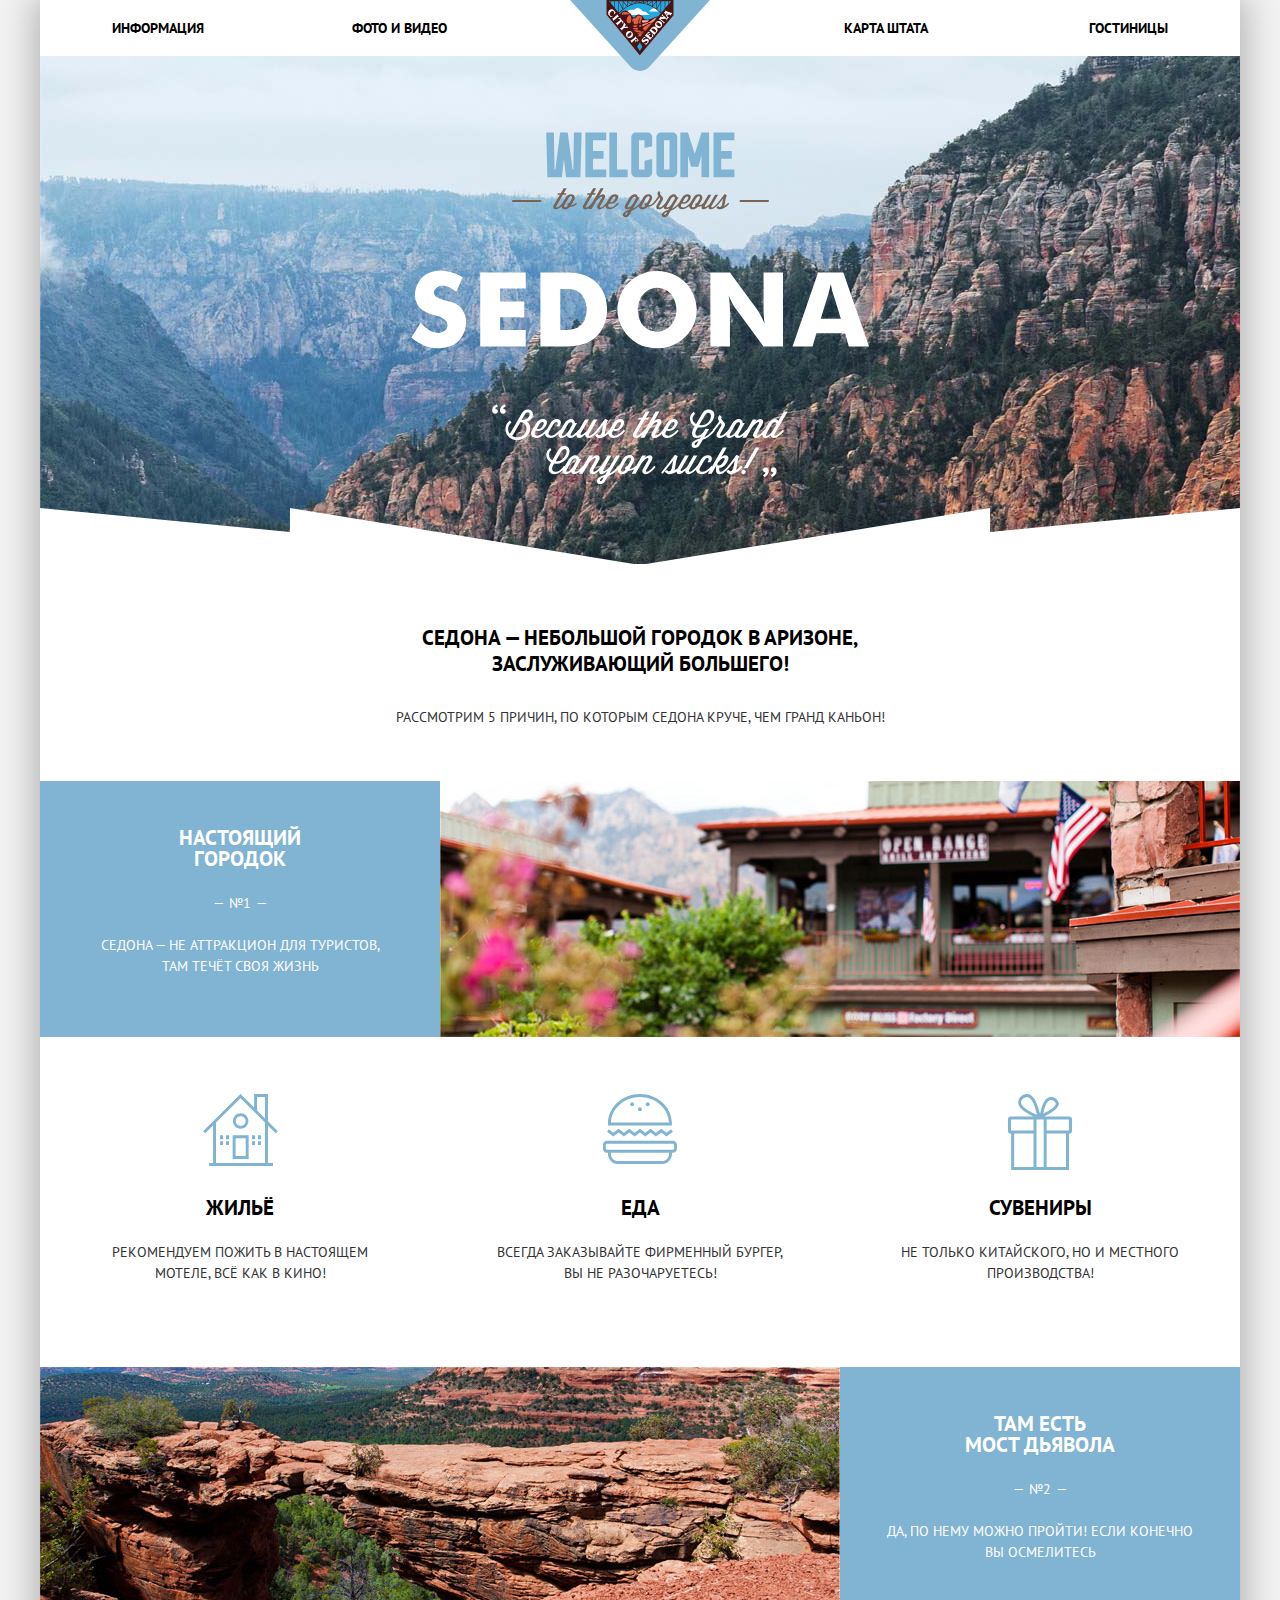
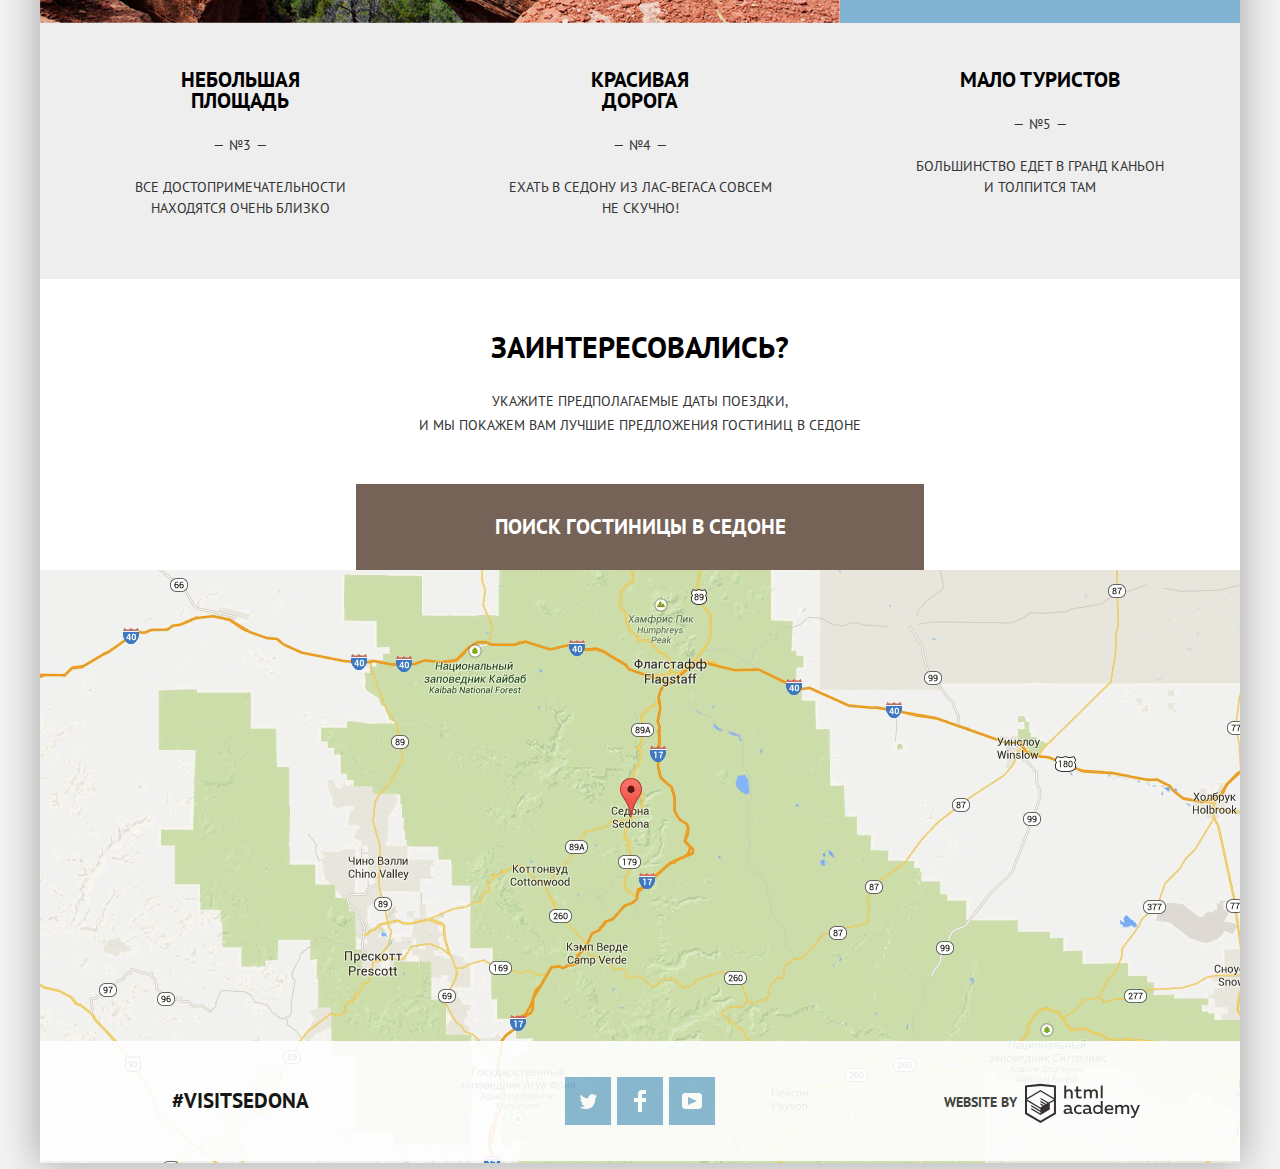
==== commit b0ede855: "Исправил замечания наставника" ====
--- a/index.html
+++ b/index.html
@@ -121,9 +121,11 @@
         <section class="booking">
           <div class="booking-intro">
             <!-- Лид и кнопка поиска-->
-            <h2 class="visually-hidden">Поиск жилья в Седоне</h2>
-            <p class="booking-lead">Заинтересовались?</p>
-            <p class="booking-text">Укажите предполагаемые даты поездки, и&#160;мы&#160;покажем&#160;вам&#160;лучшие&#160;предложения&#160;гостиниц&#160;в&#160;Cедоне</p>
+            <div>
+              <h2 class="visually-hidden">Поиск жилья в Седоне</h2>
+              <p class="booking-lead">Заинтересовались?</p>
+              <p class="booking-text">Укажите предполагаемые даты поездки, и&#160;мы&#160;покажем&#160;вам&#160;лучшие&#160;предложения&#160;гостиниц&#160;в&#160;Cедоне</p>
+            </div>
             <a class="booking-search-button" href="#">Поиск Гостиницы в Седоне</a>
           </div>
           <!-- Всплывающее окно: Формы для выбора параметров поездки и бронирования жилья -->
@@ -197,6 +199,6 @@
         </div>
       </footer>
     </div>
-    <script src="js/script.js"></script>
+    <script src="js/script.min.js"></script>
   </body>
 </html>
--- a/css/style.min.css
+++ b/css/style.min.css
@@ -1 +1 @@
-html{box-sizing:border-box}*,::after,::before{box-sizing:inherit}body{margin:0;padding:0;font-family:"PT Sans",Arial,sans-serif;font-size:14px;line-height:21px;font-style:normal;text-align:center;color:#333;background-color:#f2f2f2;min-width:1200px}.visually-hidden{position:absolute;width:1px;height:1px;margin:-1px;border:0;padding:0;clip:rect(0,0,0,0);overflow:hidden}a{text-decoration:none}.main-header{background-color:#fff;position:relative}.header-logo{position:absolute;left:50%;top:0;transform:translate(-50%)}.header-logo img{display:block}.site-menu{background-color:#fff}.site-navigation{list-style:none;margin:0;padding:15px 0 0}.site-navigation li{width:240px;margin-bottom:15px;padding-left:50px;padding-right:50px;text-align:center}.menu-button{font-size:14px;font-weight:700;font-style:normal;line-height:26px;text-transform:uppercase;color:#000;margin:0 auto}.site-navigation li:nth-child(2){margin-right:240px}.site-navigation li:nth-child(1),.site-navigation li:nth-child(2){padding-left:72px;text-align:left}.site-navigation li:nth-child(3),.site-navigation li:nth-child(4){padding-right:72px;text-align:right}.menu-button:hover{color:#81b3d2}.menu-button:active{color:#b2b2b2}.intro{background-color:#fff}.intro-banner{padding-top:76px;padding-bottom:79px;background:url(../img/svg/intro-mask.svg) no-repeat 0 calc(100% + 1px),url(../img/background-photo.jpg) no-repeat}.intro-logo{display:block;margin:0 auto}.intro-text{background-color:#fff;text-transform:uppercase;width:520px;margin:0 auto;padding-top:61px;padding-bottom:52px}.intro h1,.intro h2{line-height:26px;text-align:center}.intro h1{color:#000;font-size:21px;font-weight:700;margin:0 0 27px}.intro h2{margin:0;font-weight:400;font-size:14px}.features{position:relative;z-index:3}.features-main-list{margin:0;padding:0;list-style:none;text-transform:uppercase}li.feature-item{min-height:256px}.feature-item-header,.features-extra-list h4{padding:0 74px;font-size:21px;line-height:21px;font-weight:700;color:#000}.bridge-item,.city-item{background-color:#81b3d2;color:#fff}.bridge-item .feature-item-header,.city-item .feature-item-header{color:#fff}.feature-item-textbox{padding:48px 46px 57px;margin:0 auto}.feature-item-header{margin:0 auto 24px}.feature-item-number{text-align:center;position:relative;display:block;margin:0 auto 22px}.feature-item-number::before{content:"—";position:absolute;top:0;left:127px}.feature-item-number::after{content:"—";position:absolute;top:0;right:127px}.feature-item-describtion{margin:0 auto}.feature-item-grey{background-color:#eee}.features-extra-list{list-style:none;margin:0;padding:0;background-color:#fff}li.features-extra-list-item{min-height:330px}.features-extra-list-textbox{padding:163px 55px 85px}.features-extra-list h4{margin:0 auto 22px}.features-extra-list p{margin:0 auto;color:#333}.house{background:#fff url(../img/svg/icon-1.svg) no-repeat 50% 57px}.food{background:#fff url(../img/svg/icon-3.svg) no-repeat 50% 57px}.gifts{background:#fff url(../img/svg/icon-2.svg) no-repeat 50% 57px}.booking,.booking-intro{position:relative;z-index:2;background-color:#fff}.booking{text-transform:uppercase}.booking-intro{padding-top:50px;padding-left:315px;padding-right:315px}.booking-lead,.booking-popup input{font-size:30px;font-weight:700;line-height:36px;color:#000;margin:0 auto 24px}.booking-text{line-height:24px;margin:0 auto 48px}.booking-popup,.booking-search-button{display:block;width:568px;font-weight:700;line-height:26px}.booking-search-button{min-height:86px;margin:0 auto;font-size:21px;padding:30px;color:#fff;background-color:#766357}.booking-search-button:hover{background-color:#604e43}.booking-search-button:active{color:rgba(255,255,255,.3);background-color:#503e33}.booking-popup{position:absolute;z-index:1;top:100%;left:50%;visibility:hidden;transform:translate(-50%,-100%);background-color:#fff;color:#000;text-transform:uppercase;padding:55px;transition:all .5s linear}.booking-form,.booking-form div{display:flex;justify-content:flex-start}.booking-form{flex-wrap:wrap}.booking-form div{width:458px;margin-bottom:29px}.booking-form .adults-box,.booking-form .children-box{width:229px;margin-bottom:50px}.booking-popup input{display:block;min-width:20px;flex-grow:1;font-family:"PT Sans",Arial,sans-serif;font-size:14px;line-height:26px;text-align:left;text-transform:uppercase;background-color:#f2f2f2;border:0;margin:0;padding-left:10px;padding-top:6px;padding-bottom:6px}.booking-popup input::placeholder{color:#000}.booking-popup input:hover{background-color:#ebebeb}.booking-popup input:focus{background-color:#fff;outline:2px solid #ebebeb}.arrival-date,.departure-date{padding-right:30px}.booking-form-rate-button,.calendar-button{border:0;width:38px;height:38px;cursor:pointer}.calendar-button{display:block;left:calc(100% - 93px);position:absolute;background-color:transparent}.calendar-button svg{fill:#cacaca}.calendar-button:hover svg{fill:#000}.calendar-button:active svg{fill:#81b3d2}.booking-popup label{display:block;width:112px;text-align:left;margin:0;padding:6px 0;cursor:pointer}.adults-box input,.children-box input{flex-grow:0;width:38px;padding-left:15px}.adults-box label,.children-box label{order:-2}.children-box label{padding-left:52px}.booking-form-rate-button{position:relative;background-color:#f2f2f2;padding:0}.booking-form-rate-button:focus{outline:2px solid #ebebeb}.minus-rate-button{order:-1}.minus-rate-button::before,.plus-rate-button::after,.plus-rate-button::before{position:absolute;left:calc(50% - 6px);top:17px;content:"";width:12px;height:3px;background-color:#a9a9a9}.plus-rate-button::after{transform:rotate(90deg)}.booking-form-rate-button:hover::after,.booking-form-rate-button:hover::before{background-color:#000}.booking-form-rate-button:active::after,.booking-form-rate-button:active::before,.popap-submit-button{background-color:#81b3d2}.popap-submit-button{display:block;flex-grow:1;font-size:21px;line-height:26px;text-transform:uppercase;font-weight:700;color:#fff;box-shadow:none;border:0;cursor:pointer;padding:16px}.popap-submit-button:hover{background-color:#669ec0}.popap-submit-button:active{background-color:#5496bd;color:rgba(255,255,255,.3)}.site-footer{background-color:#fff;opacity:.9;text-transform:uppercase}.hashtag{font-size:21px;color:#000;margin:0 auto;padding-left:10px;padding-right:10px}.copyright,.hashtag{font-weight:700;line-height:26px;text-align:center}.copyright a,.copyright p{display:inline-block;vertical-align:middle}.copyright p{margin:2px 0 0;width:80px}.copyright a{padding-top:4px}.social-links{list-style:none;margin:0;padding:0}.social-links li{margin-right:6px}.social-links li:last-child{margin-right:0}.social-link{display:block;width:46px;height:48px;background-color:#81b3d2}.social-link:hover{background-color:#669ec0}.social-link:active{background-color:#5496bd}.twitter{background:#81b3d2 url(../img/svg/twitter.svg) no-repeat 50%}.facebook{background:#81b3d2 url(../img/svg/fb-icon.svg) no-repeat 50%}.youtube{background:#81b3d2 url(../img/svg/youtube.svg) no-repeat 50%}.copyright-logo{display:block;fill:#231f20}.copyright-logo:hover{fill:#81b3d2}.copyright-logo:active{fill:#bdbbbc}.catalog-page{text-align:left}.active{color:#766357}.searching-filters{text-transform:uppercase;color:#fff;background:#81b3d2 url(../img/filter-background.jpg) no-repeat 50% -56px}.filters{padding-top:28px;padding-bottom:29px}fieldset{padding:0;border:0;margin:0}.infrastructure,.type-of-housing{width:300px}.infrastructure{padding-left:72px}.type-of-housing{padding-left:26px}.infrastructure ul,.type-of-housing ul{list-style:none;margin:0;padding-left:0}.infrastructure .filter-legend,.infrastructure li,.type-of-housing .filter-legend,.type-of-housing li{margin-bottom:25px}.infrastructure li:last-child,.type-of-housing li:last-child{margin-bottom:0}.filter-legend{font-size:16px;font-weight:700;display:block}.infrastructure label,.type-of-housing label{position:relative;cursor:pointer;padding-left:40px}.filters-checkbox+label::before{content:"";position:absolute;top:-2px;left:0;width:27px;height:23px;background-image:url(../img/svg/checkbox-off.svg);background-repeat:no-repeat;background-position:left}.filters-checkbox:checked+label::before{content:"";position:absolute;top:-2px;left:0;width:27px;height:23px;background-image:url(../img/svg/checkbox-on.svg);background-repeat:no-repeat;background-position:left}.filters-checkbox:disabled+label::before{content:"";position:absolute;top:-2px;left:0;width:27px;height:23px;background-image:url(../img/svg/checkbox-off-disabled.svg);background-repeat:no-repeat;background-position:left}.filters-checkbox:checked:disabled+label::before{content:"";position:absolute;top:-2px;left:0;width:27px;height:23px;background-image:url(../img/svg/checkbox-on-disabled.svg);background-repeat:no-repeat;background-position:left}.rent-price{box-sizing:content-box;width:316px;padding-left:210px;padding-right:74px}.rent-price .filter-legend{margin-bottom:9px}.price-inputs{position:relative;box-sizing:border-box;height:36px;margin-bottom:20px;border:2px solid #fff;border-radius:2px}.price-inputs::after{content:"";position:absolute;top:50%;left:50%;width:2px;height:22px;background:#fff;transform:translate(-50%,-50%)}.price-inputs label{width:calc(50% - 2px);display:inline-block;vertical-align:middle;margin-top:6px;cursor:pointer}.price-inputs .min-price{padding-left:65px}.price-inputs .max-price{padding-left:52px}.price-inputs input{width:60px;margin:0;color:inherit;font:inherit;background:0 0;border:0}.range-controls{position:relative;margin-bottom:32px}.range-controls .scale-line{height:2px;background:rgba(255,255,255,.3)}.range-controls .range-line{width:80%;height:2px;background:#fff}.range-button{padding:0;position:absolute;top:-9px;width:4px;height:4px;background:#ababab;border:8px solid #fff;border-radius:50%;box-shadow:0 2px 1px 0 rgba(0,1,1,.2);cursor:pointer}.range-button-min{left:0}.range-button-max{left:80%}.range-button:active,.range-button:hover{background:#81b3d2;transform:scale(1.1)}.filters-submit-button{display:block;box-sizing:border-box;width:134px;height:35px;padding:6px 0;margin-left:86px;text-transform:uppercase;background-color:transparent;color:#fff;border:2px solid #fff;border-radius:2px;cursor:pointer}.filters-submit-button:hover{color:#000;background-color:#fff}.sorting{display:flex;align-items:center;text-transform:uppercase;background-color:#fff;padding-top:24px;padding-bottom:20px;border-bottom:1px solid #f2f2f2}.quantity{box-sizing:content-box;width:135px;padding-left:72px;margin:0 33px 0 0;font-weight:700;font-size:21px;line-height:26px;max-width:210px}.sorting p:nth-of-type(2){font-size:12px;line-height:18px;margin-right:40px;max-width:76px}.sorting-type{list-style:none;display:flex;align-items:center;padding:0;font-size:12px;line-height:18px;margin:0 500px 0 0}.sorting-type li{margin-right:33px;max-width:77px}.sorting-type li:last-child{margin-right:0}.sorting-type-on{color:#81b3d2}.sorting-type-off{color:rgba(0,0,0,.3);border-bottom:1px dashed}.sorting-type-off:hover{color:#81b3d2;border-bottom:1px dashed}.sorting-type-off:active{color:#000;border-bottom:none}.sorting-direction{width:48px;list-style:none;margin:0;padding:0}.sorting-direction li{display:inline-block}.sorting-direction a{display:block;box-sizing:content-box;width:0;height:0;border:5px solid #cacaca;border-right-color:transparent;border-left-color:transparent;vertical-align:middle}.sorting-direction .top{border-top:10px solid #cacaca;border-bottom:0;text-align:left}.sorting-direction a.bottom{border-bottom:10px solid #cacaca;border-top:0;margin-right:8px}.sorting-direction a.sort-active{border-color:#81b3d2 transparent}.sorting-direction a:hover{border-color:#000 transparent}.sorting-direction a:active{border-color:#81b3d2 transparent}.hotels-list{display:flex;flex-direction:column;margin:0;padding:0}.hotels-list li{list-style:none;text-transform:uppercase;background-color:#fff;display:flex;padding:26px 72px 30px;border-bottom:1px solid #f2f2f2}.hotels-list h3{max-width:600px;font-size:21px;line-height:26px;font-weight:700;margin:0 0 8px;padding:0}.hotel-image{margin-right:30px;padding-top:4px}.hotel-image img{display:block;width:135px;height:90px}.hotel-box{display:flex;align-content:flex-start;flex-wrap:wrap;flex-basis:260px;flex-grow:0}.hotel-box-info{width:110px;margin-right:6px}.hotel-box-booking{flex-grow:1}.hotel-type{max-width:110px}.hotel-prise{max-width:144px}.hotel-prise,.hotel-type{padding:0;margin:0 0 12px;max-height:21px;overflow:hidden}.hotel-review p{margin:3px 0 0}.hotel-review{margin-left:auto;display:flex;flex-direction:column;justify-content:space-between;align-items:flex-end}.rating{order:1;display:block;width:110px;background-color:#f2f2f2;color:#666;padding:3px 0;text-align:center}.rating-stars{height:20px}.stars-2,.stars-3,.stars-4{width:42px;background:url(../img/svg/star.svg) space no-repeat}.stars-3,.stars-4{width:70px}.stars-4{width:89px}.hotel-name{color:#000;display:block}.hotel-name:hover{color:#81b3d2}.hotel-name:active{color:rgba(0,0,0,.3)}.booking-button,.info-button{display:block;width:110px;font-weight:700;background-color:#81b3d2;color:#fff;text-align:center;padding:3px 0}.info-button:hover{background-color:#669ec0}.info-button:active{background-color:#5496bd;color:rgba(255,255,255,.3)}.booking-button{width:142px;background-color:#766357}.booking-button:hover{background-color:#604e43}.booking-button:active{background-color:#503e33;color:rgba(255,255,255,.3)}.catalog-footer{background-color:#fff}.container{width:1200px;margin:0 auto;box-shadow:0 0 35px 3px rgba(0,0,0,.3)}.features-main-list,.site-navigation{display:flex;flex-wrap:wrap}.features-main-list{width:100%}.bridge-item .feature-item-textbox,.city-item .feature-item-textbox,.feature-item{width:400px}.bridge-item,.city-item{width:100%;display:flex;flex-wrap:wrap}.bridge-item .feature-item-image,.city-item .feature-item-image{flex-grow:1}.feature-item-image img{display:block;width:800px;height:256px}.features-extra-list{flex-basis:100%;display:flex;flex-wrap:wrap}.features-extra-list-item{width:400px}.map{position:relative;margin-bottom:-125px}.map iframe{position:absolute}.site-footer,.social-links{display:flex;justify-content:center;align-items:center}.site-footer{min-height:120px;padding-top:34px;padding-bottom:34px}.social-links{flex-wrap:wrap}.copyright,.hashtag,.social-links{width:400px}.filters{display:flex}.popup-appear{visibility:visible;transform:translate(-50%,0)}
+.price-inputs,html{-webkit-box-sizing:border-box}.menu-button,body{font-size:14px;font-style:normal}.booking,.features-main-list,.intro-text,.menu-button{text-transform:uppercase}.booking-popup,.feature-item-image img,.feature-item-number,.header-logo img,.intro-logo{display:block}.booking-popup input,body{font-family:"PT Sans",Arial,sans-serif}.hotel-review,.hotels-list{-webkit-box-orient:vertical;-webkit-box-direction:normal}html{box-sizing:border-box}*,::after,::before{-webkit-box-sizing:inherit;box-sizing:inherit}.quantity,.rent-price{-webkit-box-sizing:content-box}body{margin:0;padding:0;line-height:21px;text-align:center;color:#333;background-color:#f2f2f2}.intro h1,.intro h2,.menu-button{line-height:26px}.intro,.main-header,.site-menu{background-color:#fff}.visually-hidden{position:absolute;width:1px;height:1px;margin:-1px;border:0;padding:0;clip:rect(0,0,0,0);overflow:hidden}a{text-decoration:none}.main-header{position:relative;min-height:56px}.header-logo{position:absolute;left:50%;top:0;-webkit-transform:translate(-50%);-ms-transform:translate(-50%);transform:translate(-50%)}.site-navigation{list-style:none;margin:0;padding:15px 0 0}.site-navigation li{width:240px;margin-bottom:15px;padding-left:50px;padding-right:50px;text-align:center}.menu-button{font-weight:700;color:#000;margin:0 auto}.site-navigation li:nth-child(2){margin-right:240px}.site-navigation li:nth-child(1),.site-navigation li:nth-child(2){padding-left:72px;text-align:left}.site-navigation li:nth-child(3),.site-navigation li:nth-child(4){padding-right:72px;text-align:right}.menu-button:focus,.menu-button:hover{color:#81b3d2}.menu-button:active{color:#b2b2b2}.intro{min-height:725px}.intro-banner{padding-top:76px;padding-bottom:79px;background:url(../img/svg/intro-mask.svg) 0 calc(100% + 1px) no-repeat,url(../img/background-photo.jpg) no-repeat;background-color:#6c849a}.intro-logo{margin:0 auto}.intro-text{background-color:#fff;width:520px;margin:0 auto;padding-top:61px;padding-bottom:25px}.intro h1{font-size:21px;font-weight:700;text-align:center;color:#000;margin:0 0 27px}.intro h2{margin:0 0 26px;font-weight:400;font-size:14px;text-align:center}.features{position:relative;z-index:3;min-height:1098px}.features-main-list{margin:0;padding:0;list-style:none}li.feature-item{min-height:256px}.feature-item-header,.features-extra-list h4{margin:0 auto;padding:0 74px;font-size:21px;line-height:21px;font-weight:700;color:#000}.bridge-item,.city-item{background-color:#81b3d2;color:#fff}.bridge-item .feature-item-header,.city-item .feature-item-header{color:#fff}.feature-item-textbox{margin:0 auto;padding:46px 46px 36px}.feature-item-header{margin-bottom:24px}.feature-item-number{margin:0 auto 21px;text-align:center;position:relative}.feature-item-number::after,.feature-item-number::before{content:"—";position:absolute;top:0}.feature-item-number::before{left:127px}.feature-item-number::after{right:127px}.feature-item-describtion{margin:0 auto 21px}.feature-item-grey{background-color:#eee}.features-extra-list{list-style:none;margin:0;padding:0;background-color:#fff}li.features-extra-list-item{min-height:330px}.features-extra-list-textbox{padding:160px 55px 60px}.features-extra-list h4{margin:0 auto 24px}.features-extra-list p{margin:0 auto 21px;color:#333}.house{background:url(../img/svg/icon-1.svg) 50% 57px no-repeat #fff}.food{background:url(../img/svg/icon-3.svg) 50% 57px no-repeat #fff}.gifts{background:url(../img/svg/icon-2.svg) 50% 57px no-repeat #fff}.booking,.booking-intro{position:relative;z-index:2;background-color:#fff}.booking{min-height:290px}.booking-intro{padding-top:50px;padding-left:315px;padding-right:315px}.booking-lead{font-size:30px;font-weight:700;line-height:36px;color:#000;margin:0 auto 24px}.booking-text{line-height:24px;margin:0 auto 24px}.booking-intro div{padding-bottom:1px;margin-bottom:22px}.booking-search-button{display:block;min-height:86px;width:568px;margin:0 auto;padding:30px;font-size:21px;font-weight:700;line-height:26px;color:#fff;background-color:#766357}.booking-search-button:focus,.booking-search-button:hover{background-color:#604e43}.booking-search-button:active{color:rgba(255,255,255,.3);background-color:#503e33}.booking-popup,.booking-popup input{line-height:26px;font-weight:700;color:#000;text-transform:uppercase}.booking-popup{position:absolute;z-index:1;top:100%;left:50%;visibility:hidden;-webkit-transform:translate(-50%,-100%);-ms-transform:translate(-50%,-100%);transform:translate(-50%,-100%);width:568px;background-color:#fff;padding:55px;-webkit-transition:all .5s linear;-o-transition:all .5s linear;transition:all .5s linear}.booking-form{display:-webkit-box;display:-ms-flexbox;display:flex;-ms-flex-wrap:wrap;flex-wrap:wrap;-webkit-box-pack:start;-ms-flex-pack:start;justify-content:flex-start}.booking-form div,.sorting{display:-webkit-box;display:-ms-flexbox}.booking-form div{display:flex;-webkit-box-pack:start;-ms-flex-pack:start;justify-content:flex-start;width:458px;margin-bottom:29px}.booking-form .adults-box,.booking-form .children-box{width:229px;margin-bottom:53px}.booking-popup input{display:block;min-width:20px;-webkit-box-flex:1;-ms-flex-positive:1;flex-grow:1;font-size:14px;text-align:left;background-color:#f2f2f2;border:none;margin:0;padding-left:10px;padding-top:6px;padding-bottom:6px}.booking-popup input::-webkit-input-placeholder{color:#000}.booking-popup input:-ms-input-placeholder{color:#000}.booking-popup input::-ms-input-placeholder{color:#000}.booking-popup input::placeholder{color:#000}.booking-popup input:hover{background-color:#ebebeb}.booking-popup input:focus{background-color:#fff;outline:0;-webkit-box-shadow:0 0 0 2px #ebebeb inset;box-shadow:0 0 0 2px #ebebeb inset}.arrival-date,.departure-date{padding-right:30px}.calendar-button{position:absolute;display:block;left:calc(100% - 93px);width:38px;height:38px;border:none;background-color:transparent;cursor:pointer}.calendar-button svg{fill:#cacaca},.calendar-button:focus svg,.calendar-button:hover svg{fill:#000}.calendar-button:active svg{fill:#81b3d2}.booking-popup label{display:block;width:112px;text-align:left;margin:0;padding:6px 0;cursor:pointer}.copyright,.hashtag{line-height:26px;text-align:center;font-weight:700}.adults-box input,.children-box input{-webkit-box-flex:0;-ms-flex-positive:0;flex-grow:0;width:38px;padding-left:15px}.adults-box label,.children-box label{-webkit-box-ordinal-group:-1;-ms-flex-order:-2;order:-2}.children-box label{padding-left:52px}.booking-form-rate-button{position:relative;border:none;background-color:#f2f2f2;width:38px;height:38px;padding:0;cursor:pointer}.minus-rate-button::before,.plus-rate-button::after,.plus-rate-button::before{position:absolute;left:calc(50% - 6px);top:17px;content:"";width:12px;height:3px;background-color:#a9a9a9}.booking-form-rate-button:focus{outline:#ebebeb solid 2px}.minus-rate-button{-webkit-box-ordinal-group:0;-ms-flex-order:-1;order:-1}.plus-rate-button::after{-webkit-transform:rotate(90deg);-ms-transform:rotate(90deg);transform:rotate(90deg)}.booking-form-rate-button:focus::after,.booking-form-rate-button:focus::before,.booking-form-rate-button:hover::after,.booking-form-rate-button:hover::before{background-color:#000}.booking-form-rate-button:active::after,.booking-form-rate-button:active::before,.popap-submit-button{background-color:#81b3d2}.popap-submit-button{display:block;-webkit-box-flex:1;-ms-flex-positive:1;flex-grow:1;font-size:21px;line-height:26px;text-transform:uppercase;font-weight:700;color:#fff;-webkit-box-shadow:none;box-shadow:none;border:none;cursor:pointer;padding:16px}.copyright a,.copyright p{display:inline-block;vertical-align:middle}.popap-submit-button:focus,.popap-submit-button:hover{background-color:#669ec0}.popap-submit-button:active{background-color:#5496bd;color:rgba(255,255,255,.3)}.site-footer{background-color:#fff;opacity:.9;text-transform:uppercase}.hashtag{font-size:21px;color:#000;margin:0 auto;padding-left:10px;padding-right:10px}.copyright p{margin:2px 0 0;width:80px}.copyright a{padding-top:4px}.social-links{list-style:none;margin:0;padding:0}.social-links li{margin-right:6px}.social-links li:last-child{margin-right:0}.social-link{display:block;width:46px;height:48px;background-color:#81b3d2}.social-link:focus,.social-link:hover{background-color:#669ec0}.social-link:active{background-color:#5496bd}.twitter{background:url(../img/svg/twitter.svg) 50% no-repeat #81b3d2}.facebook{background:url(../img/svg/fb-icon.svg) 50% no-repeat #81b3d2}.youtube{background:url(../img/svg/youtube.svg) 50% no-repeat #81b3d2}.copyright-logo{display:block;fill:#231f20}.copyright-logo:focus,.copyright-logo:hover{fill:#81b3d2}.copyright-logo:active{fill:#bdbbbc}.catalog-page{text-align:left}.active{color:#766357}.searching-filters{text-transform:uppercase;color:#fff;background:url(../img/filter-background.jpg) 50% -56px no-repeat #81b3d2}.filters{padding-top:28px;padding-bottom:29px}fieldset{padding:0;border:0;margin:0}.infrastructure,.type-of-housing{width:300px}.infrastructure{padding-left:72px}.type-of-housing{padding-left:26px}.infrastructure ul,.type-of-housing ul{list-style:none;margin:0;padding-left:0}.infrastructure .filter-legend,.infrastructure li,.type-of-housing .filter-legend,.type-of-housing li{margin-bottom:25px}.infrastructure li:last-child,.type-of-housing li:last-child{margin-bottom:0}.filter-legend{font-size:16px;font-weight:700;display:block}.infrastructure label,.type-of-housing label{position:relative;cursor:pointer;padding-left:40px}.filters-checkbox+label::before,.filters-checkbox:checked+label::before,.filters-checkbox:checked:disabled+label::before,.filters-checkbox:disabled+label::before{position:absolute;top:-2px;left:0;width:27px;height:23px;background-repeat:no-repeat;background-position:left;content:""}.filters-checkbox+label::before{background-image:url(../img/svg/checkbox-off.svg)}.filters-checkbox:checked+label::before{background-image:url(../img/svg/checkbox-on.svg)}.filters-checkbox:disabled+label::before{background-image:url(../img/svg/checkbox-off-disabled.svg)}.filters-checkbox:checked:disabled+label::before{background-image:url(../img/svg/checkbox-on-disabled.svg)}.filters-checkbox:focus+label::before{opacity:.5}.rent-price{box-sizing:content-box;width:316px;padding-left:210px;padding-right:74px}.rent-price .filter-legend{margin-bottom:9px}.price-inputs{position:relative;box-sizing:border-box;height:36px;margin-bottom:20px;border:2px solid #fff;border-radius:2px}.price-inputs::after{content:"";position:absolute;top:50%;left:50%;width:2px;height:22px;background:#fff;-webkit-transform:translate(-50%,-50%);-ms-transform:translate(-50%,-50%);transform:translate(-50%,-50%)}.price-inputs label{width:calc(50% - 2px);display:inline-block;vertical-align:middle;margin-top:6px;cursor:pointer}.price-inputs .min-price{padding-left:65px}.price-inputs .max-price{padding-left:52px}.price-inputs input{width:60px;height:23px;margin:0;color:inherit;font:inherit;background:0 0;border:none}.range-controls{position:relative;margin-bottom:32px}.range-controls .scale-line{height:2px;background:rgba(255,255,255,.3)}.range-controls .range-line{width:80%;height:2px;background:#fff}.range-button{padding:0;position:absolute;top:-9px;width:4px;height:4px;background:#ababab;border:8px solid #fff;border-radius:50%;-webkit-box-shadow:0 2px 1px 0 rgba(0,1,1,.2);box-shadow:0 2px 1px 0 rgba(0,1,1,.2);cursor:pointer}.range-button-min{left:0}.range-button-max{left:80%}.range-button:active,.range-button:focus,.range-button:hover{background:#81b3d2;-webkit-transform:scale(1.1);-ms-transform:scale(1.1);transform:scale(1.1)}.filters-submit-button{display:block;-webkit-box-sizing:border-box;box-sizing:border-box;width:135px;height:35px;padding:6px 0;margin-left:85px;text-transform:uppercase;background-color:transparent;color:#fff;border:2px solid #fff;border-radius:2px;cursor:pointer}.filters-submit-button:focus,.filters-submit-button:hover{color:#000;background-color:#fff}.sorting{display:flex;-webkit-box-align:center;-ms-flex-align:center;align-items:center;text-transform:uppercase;background-color:#fff;padding-top:24px;padding-bottom:20px;border-bottom:1px solid #f2f2f2}.hotels-list,.sorting-type{display:-webkit-box;display:-ms-flexbox}.quantity{box-sizing:content-box;width:135px;padding-left:72px;margin:0 28px 0 0;font-weight:700;font-size:21px;line-height:26px;max-width:210px}.sorting p:nth-of-type(2){font-size:12px;line-height:18px;margin-right:40px;max-width:76px}.sorting-type{list-style:none;display:flex;-webkit-box-align:center;-ms-flex-align:center;align-items:center;margin:0 500px 0 0;padding:0;font-size:12px;line-height:18px}.sorting-type li{margin-right:33px;max-width:77px}.sorting-type li:last-child{margin-right:0}.sorting-type-on{color:#81b3d2}.sorting-type-off{color:rgba(0,0,0,.3);border-bottom:1px dashed}.sorting-type-off:focus,.sorting-type-off:hover{color:#81b3d2;border-bottom:1px dashed}.sorting-type-off:active{color:#000;border-bottom:none}.sorting-direction{width:48px;list-style:none;margin:0;padding:0}.sorting-direction li{display:inline-block}.sorting-direction a{display:block;-webkit-box-sizing:content-box;box-sizing:content-box;width:0;height:0;border:5px solid #cacaca;border-right-color:transparent;border-left-color:transparent;vertical-align:middle}.sorting-direction .top{border-top:10px solid #cacaca;border-bottom:0;text-align:left}.sorting-direction a.bottom{border-bottom:10px solid #cacaca;border-top:0;margin-right:8px}.sorting-direction a.sort-active{border-color:#81b3d2 transparent}.sorting-direction a:focus,.sorting-direction a:hover{border-color:#000 transparent}.sorting-direction a:active{border-color:#81b3d2 transparent}.hotels-list{display:flex;-ms-flex-direction:column;flex-direction:column;margin:0;padding:0}.hotel-box,.hotels-list li{display:-webkit-box;display:-ms-flexbox}.hotels-list li{list-style:none;text-transform:uppercase;background-color:#fff;display:flex;border-bottom:1px solid #f2f2f2;padding:26px 72px 30px}.hotels-list h3{width:600px;font-size:21px;line-height:26px;font-weight:700;margin:0 0 8px;padding:0}.hotel-image{margin-right:30px;padding-top:4px}.hotel-image img{display:block;width:135px;height:90px}.hotel-box{display:flex;-ms-flex-line-pack:start;align-content:flex-start;-ms-flex-wrap:wrap;flex-wrap:wrap;-ms-flex-preferred-size:260px;flex-basis:260px;-webkit-box-flex:0;-ms-flex-positive:0;flex-grow:0}.hotel-box-info{width:110px;margin-right:6px}.hotel-box-booking{-webkit-box-flex:1;-ms-flex-positive:1;flex-grow:1}.hotel-type{max-width:110px}.hotel-prise{max-width:144px}.hotel-prise,.hotel-type{padding:0;margin:0 0 12px;max-height:21px;overflow:hidden}.booking-button,.info-button,.rating{text-align:center;padding:3px 0}.hotel-review p{margin:3px 0 0}.hotel-review{margin-left:auto;display:-webkit-box;display:-ms-flexbox;display:flex;-ms-flex-direction:column;flex-direction:column;-webkit-box-pack:justify;-ms-flex-pack:justify;justify-content:space-between;-webkit-box-align:end;-ms-flex-align:end;align-items:flex-end}.rating{-webkit-box-ordinal-group:2;-ms-flex-order:1;order:1;display:block;width:110px;background-color:#f2f2f2;color:#666}.stars-2,.stars-3,.stars-4{background:url(../img/svg/star.svg) no-repeat space}.rating-stars{height:20px}.stars-2{width:42px}.stars-3{width:70px}.stars-4{width:89px}.hotel-name{color:#000;display:block}.hotel-name:focus,.hotel-name:hover{color:#81b3d2}.hotel-name:active{color:rgba(0,0,0,.3)}.info-button{display:block;width:110px;font-weight:700;background-color:#81b3d2;color:#fff}.info-button:focus,.info-button:hover{background-color:#669ec0}.info-button:active{background-color:#5496bd;color:rgba(255,255,255,.3)}.booking-button{display:block;width:142px;font-weight:700;background-color:#766357;color:#fff}.features-main-list,.site-navigation{display:-webkit-box;display:-ms-flexbox;-ms-flex-wrap:wrap}.booking-button:focus,.booking-button:hover{background-color:#604e43}.booking-button:active{background-color:#503e33;color:rgba(255,255,255,.3)}.catalog-footer{background-color:#fff}body{min-width:1200px}.container{width:1200px;margin:0 auto;-webkit-box-shadow:0 0 35px 3px rgba(0,0,0,.3);box-shadow:0 0 35px 3px rgba(0,0,0,.3)}.site-navigation{display:flex;flex-wrap:wrap}.features-main-list{width:100%;display:flex;flex-wrap:wrap}.feature-item{width:400px}.bridge-item,.city-item{width:100%;display:-webkit-box;display:-ms-flexbox;display:flex;-ms-flex-wrap:wrap;flex-wrap:wrap}.bridge-item .feature-item-textbox,.city-item .feature-item-textbox{width:400px}.bridge-item .feature-item-image,.city-item .feature-item-image{-webkit-box-flex:1;-ms-flex-positive:1;flex-grow:1}.feature-item-image img{width:800px;height:256px}.copyright,.features-extra-list-item,.hashtag,.social-links{width:400px}.features-extra-list{-ms-flex-preferred-size:100%;flex-basis:100%;display:-webkit-box;display:-ms-flexbox;display:flex;-ms-flex-wrap:wrap;flex-wrap:wrap}.site-footer,.social-links{display:-webkit-box;display:-ms-flexbox}.map{position:relative;margin-bottom:-128px}.map iframe{position:absolute}.site-footer{display:flex;min-height:120px;-webkit-box-pack:center;-ms-flex-pack:center;justify-content:center;-webkit-box-align:center;-ms-flex-align:center;align-items:center;padding-top:34px;padding-bottom:34px}.social-links{display:flex;-ms-flex-wrap:wrap;flex-wrap:wrap;-webkit-box-pack:center;-ms-flex-pack:center;justify-content:center;-webkit-box-align:center;-ms-flex-align:center;align-items:center}.filters{display:-webkit-box;display:-ms-flexbox;display:flex}.popup-appear{visibility:visible;-webkit-transform:translate(-50%,0);-ms-transform:translate(-50%,0);transform:translate(-50%,0)}
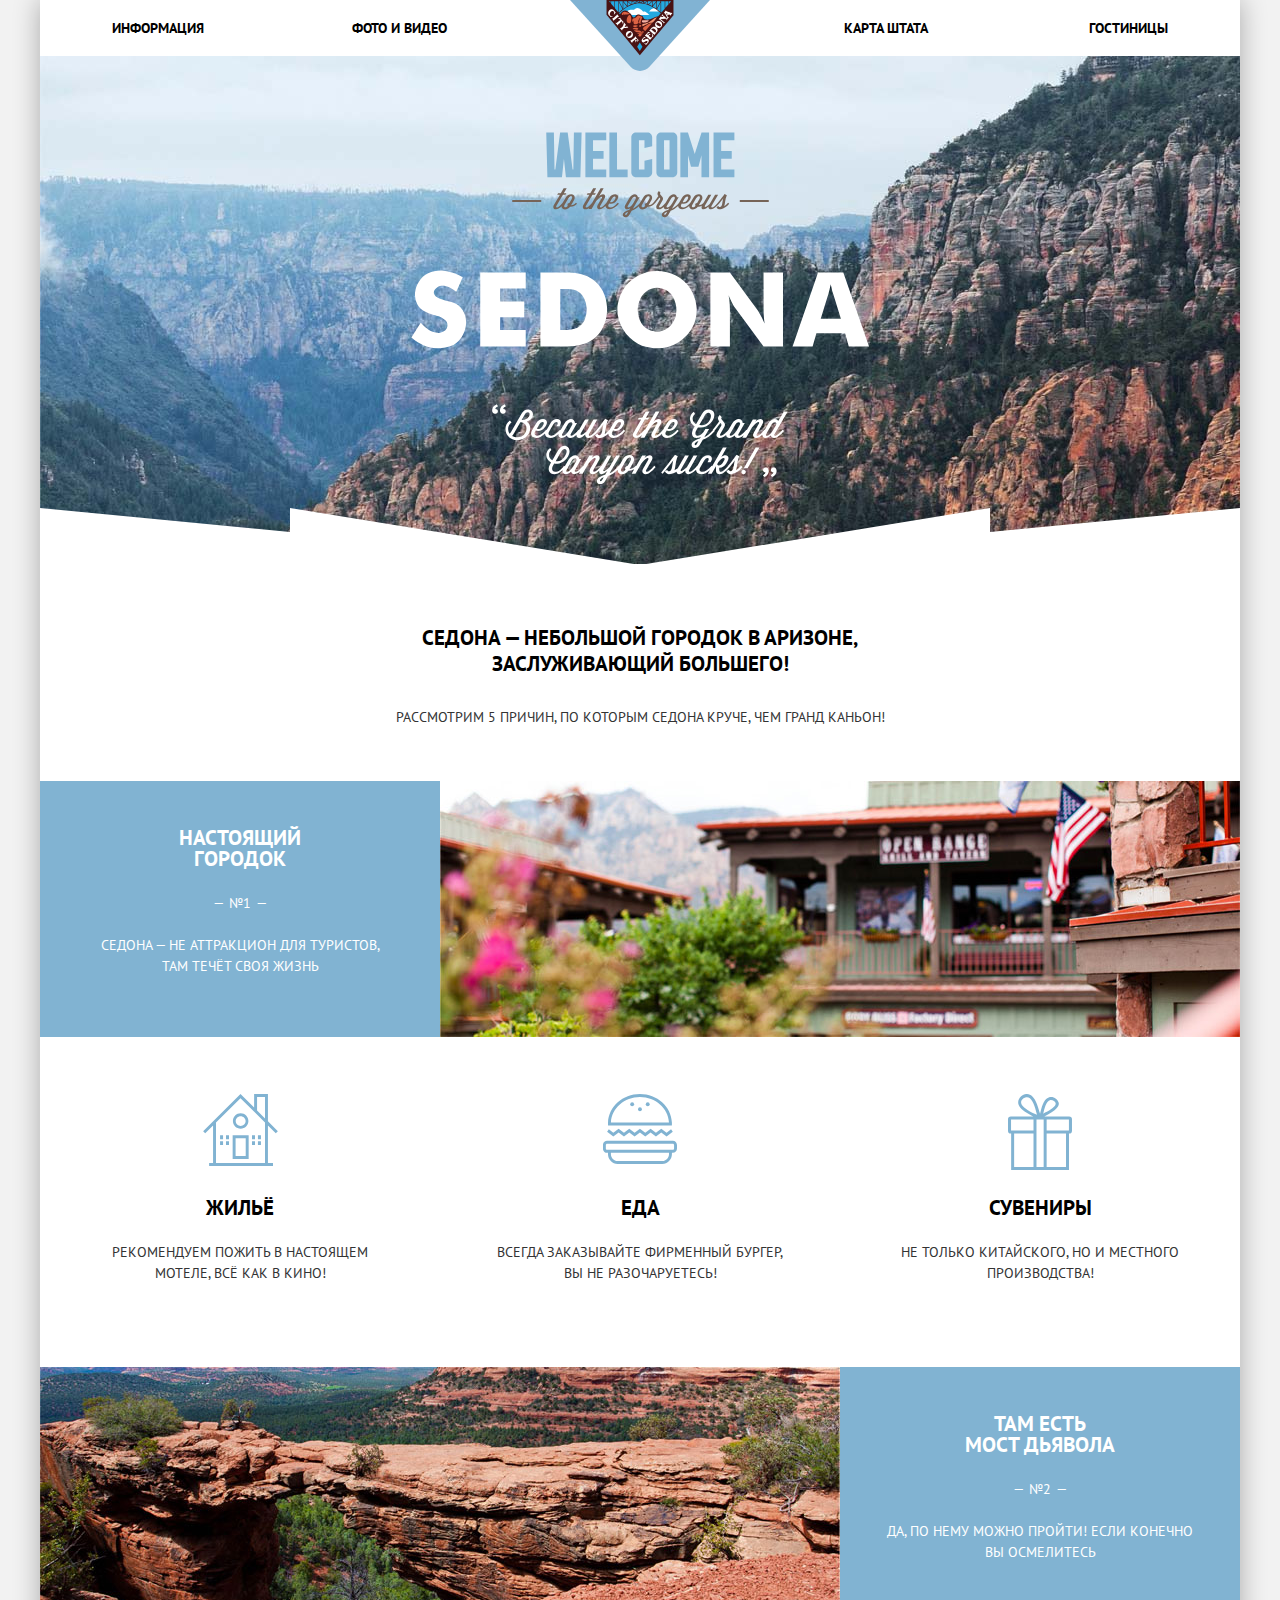
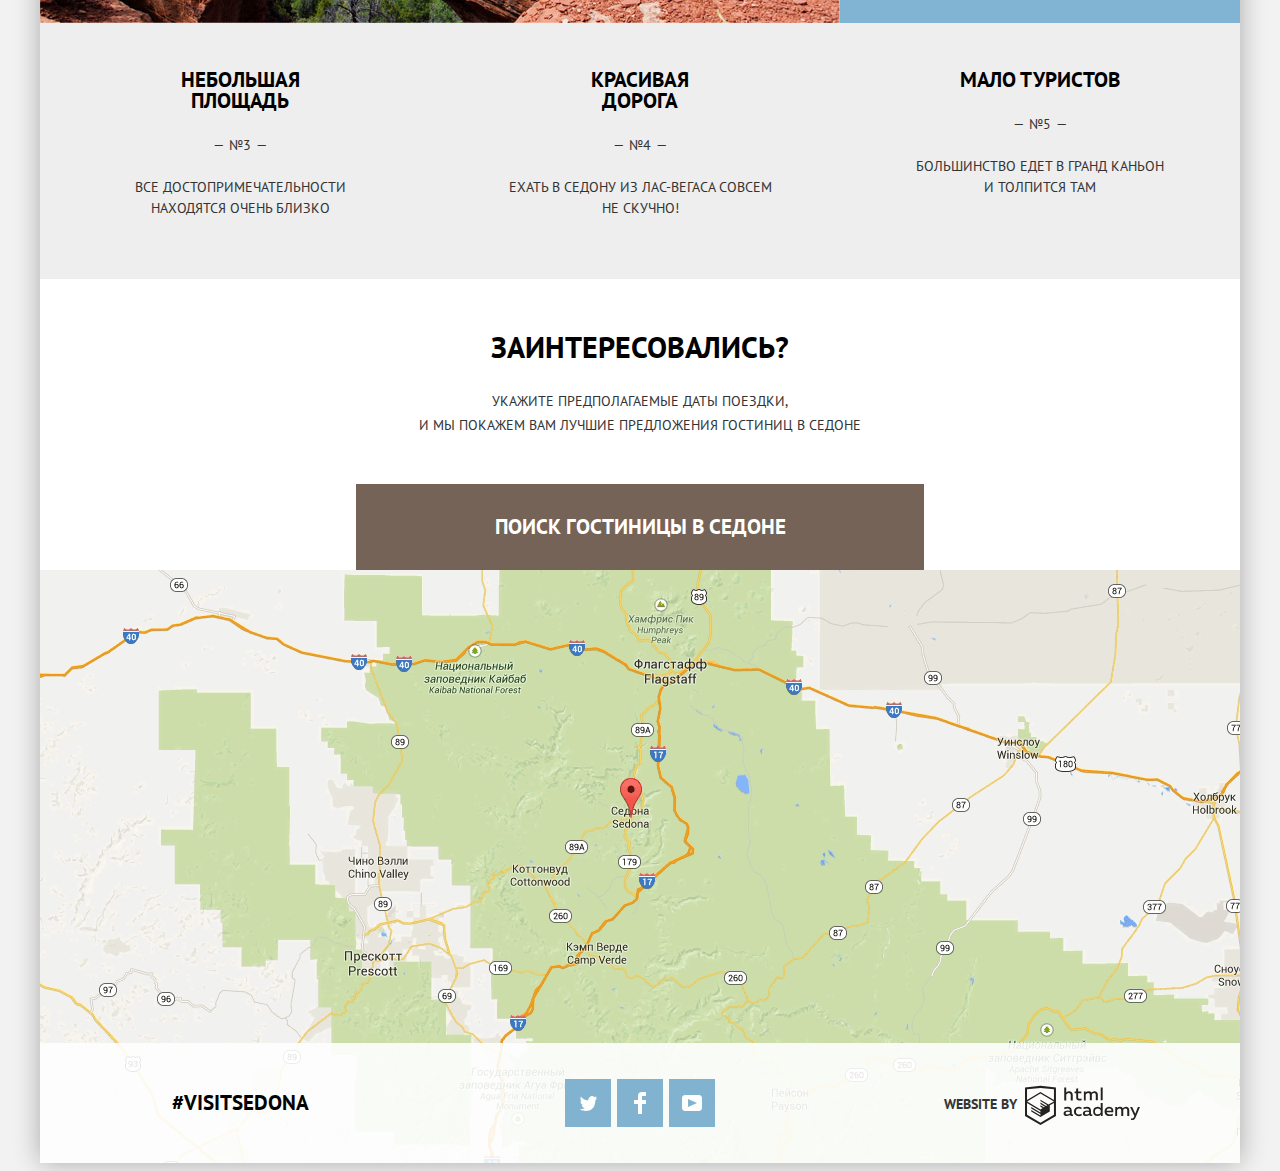
==== commit 09182630: "Исправил замечания" ====
--- a/index.html
+++ b/index.html
@@ -9,6 +9,7 @@
   </head>
   <body>
     <div class="container">
+
       <!-- HEADER -->
       <header class="main-header">
         <nav class="site-menu">
@@ -24,12 +25,11 @@
         </nav>
       </header>
 
-      <!-- MAIN -->
       <main class="main-container">
+
         <!-- INTRO -->
         <section class="intro">
           <div class="intro-banner">
-            <!-- Фон с горами в CSS -->
             <img class="intro-logo" src="img/svg/intro-welcome.svg" alt="Баннер с текстом Welcome to Sedona" width="459" height="353">
           </div>
           <div class="intro-text">
@@ -38,8 +38,7 @@
           </div>
         </section>
 
-        <!-- Блок: Список преимуществ  -->
-
+        <!-- Основной список преимуществ  -->
         <section class="features">
           <h2 class="visually-hidden">Преимущества Седоны</h2>
           <ol class="features-main-list">
@@ -52,11 +51,8 @@
               <div class="feature-item-image">
                 <img src="img/photo-feature1.jpg" alt="Фото: городская жизнь в Седоне" width="800" height="256">
               </div>
-
               <!--Список с "дополнительными бонусами" -->
-
               <ul class="features-extra-list">
-                <!-- иконки фоновые, т.е. делаются в CSS -->
                 <li class="features-extra-list-item house">
                   <div class="features-extra-list-textbox">
                     <h4>Жильё</h4>
@@ -77,7 +73,6 @@
                 </li>
               </ul>
             </li>
-
             <!-- Продолжение основного списка преимуществ -->
             <li class="feature-item bridge-item">
               <div class="feature-item-image">
@@ -89,7 +84,6 @@
                 <p class="feature-item-describtion">Да, по нему можно пройти! Если конечно вы осмелитесь</p>
               </div>
             </li>
-
             <li class="feature-item square-item feature-item-grey">
               <div class="feature-item-textbox">
                 <h3 class="feature-item-header">Небольшая площадь</h3>
@@ -97,7 +91,6 @@
                 <p class="feature-item-describtion">Все достопримечательности находятся&#160;очень&#160;близко</p>
               </div>
             </li>
-
             <li class="feature-item road-item feature-item-grey">
               <div class="feature-item-textbox">
                 <h3 class="feature-item-header">Красивая дорога</h3>
@@ -105,7 +98,6 @@
                 <p class="feature-item-describtion">Ехать в Седону из Лас-Вегаса совсем не&#160;скучно!</p>
               </div>
             </li>
-
             <li class="feature-item tourists-item feature-item-grey">
               <div class="feature-item-textbox">
                 <h3 class="feature-item-header">Мало туристов</h3>
@@ -113,18 +105,17 @@
                 <p class="feature-item-describtion">Большинство едет в гранд каньон и&#160;толпится там</p>
               </div>
             </li>
-
           </ol>
         </section>
 
-
+        <!-- BOOKING -->
         <section class="booking">
           <div class="booking-intro">
             <!-- Лид и кнопка поиска-->
             <div>
               <h2 class="visually-hidden">Поиск жилья в Седоне</h2>
               <p class="booking-lead">Заинтересовались?</p>
-              <p class="booking-text">Укажите предполагаемые даты поездки, и&#160;мы&#160;покажем&#160;вам&#160;лучшие&#160;предложения&#160;гостиниц&#160;в&#160;Cедоне</p>
+              <p class="booking-text">Укажите предполагаемые даты поездки,<br>и мы покажем вам лучшие предложения гостиниц в Cедоне</p>
             </div>
             <a class="booking-search-button" href="#">Поиск Гостиницы в Седоне</a>
           </div>
@@ -162,22 +153,18 @@
             </div>
         </section>
 
-
         <!-- КАРТА --> <!-- Т.З. п.3.13 -->
         <section class="map">
           <h2 class="visually-hidden">Карта с описанием местоположения Седоны</h2>
           <iframe src="https://www.google.com/maps/embed?pb=!1m18!1m12!1m3!1d352393.3701192456!2d-111.79606593248471!3d34.85643798074325!2m3!1f0!2f0!3f0!3m2!1i1024!2i768!4f13.1!3m3!1m2!1s0x872da132f942b00d%3A0x5548c523fa6c8efd!2z0KHQtdC00L7QvdCwLCDQkNGA0LjQt9C-0L3QsCA4NjMzNiwg0KHQqNCQ!5e0!3m2!1sru!2sru!4v1550926843751" width="1200" height="593" style="border:0" allowfullscreen></iframe>
           <img src="img/map.png" alt="Карта: расположение города Седона в штате Аризона" width="1200" height="593">
         </section>
-
       </main>
 
       <!-- Футер -->
-
       <footer class="site-footer">
         <p class="hashtag">#VISITSEDONA</p>
         <ul class="social-links">
-          <!-- Иконки фоновые => в CSS -->
           <li class="social-button">
             <a class="twitter social-link" href="#"><span class="visually-hidden social-link">Твитер</span></a>
           </li>
@@ -199,6 +186,9 @@
         </div>
       </footer>
     </div>
+
+    <!-- скрипт на открытие popup -->
     <script src="js/script.min.js"></script>
+
   </body>
 </html>
--- a/css/style.min.css
+++ b/css/style.min.css
@@ -1 +1 @@
-.price-inputs,html{-webkit-box-sizing:border-box}.menu-button,body{font-size:14px;font-style:normal}.booking,.features-main-list,.intro-text,.menu-button{text-transform:uppercase}.booking-popup,.feature-item-image img,.feature-item-number,.header-logo img,.intro-logo{display:block}.booking-popup input,body{font-family:"PT Sans",Arial,sans-serif}.hotel-review,.hotels-list{-webkit-box-orient:vertical;-webkit-box-direction:normal}html{box-sizing:border-box}*,::after,::before{-webkit-box-sizing:inherit;box-sizing:inherit}.quantity,.rent-price{-webkit-box-sizing:content-box}body{margin:0;padding:0;line-height:21px;text-align:center;color:#333;background-color:#f2f2f2}.intro h1,.intro h2,.menu-button{line-height:26px}.intro,.main-header,.site-menu{background-color:#fff}.visually-hidden{position:absolute;width:1px;height:1px;margin:-1px;border:0;padding:0;clip:rect(0,0,0,0);overflow:hidden}a{text-decoration:none}.main-header{position:relative;min-height:56px}.header-logo{position:absolute;left:50%;top:0;-webkit-transform:translate(-50%);-ms-transform:translate(-50%);transform:translate(-50%)}.site-navigation{list-style:none;margin:0;padding:15px 0 0}.site-navigation li{width:240px;margin-bottom:15px;padding-left:50px;padding-right:50px;text-align:center}.menu-button{font-weight:700;color:#000;margin:0 auto}.site-navigation li:nth-child(2){margin-right:240px}.site-navigation li:nth-child(1),.site-navigation li:nth-child(2){padding-left:72px;text-align:left}.site-navigation li:nth-child(3),.site-navigation li:nth-child(4){padding-right:72px;text-align:right}.menu-button:focus,.menu-button:hover{color:#81b3d2}.menu-button:active{color:#b2b2b2}.intro{min-height:725px}.intro-banner{padding-top:76px;padding-bottom:79px;background:url(../img/svg/intro-mask.svg) 0 calc(100% + 1px) no-repeat,url(../img/background-photo.jpg) no-repeat;background-color:#6c849a}.intro-logo{margin:0 auto}.intro-text{background-color:#fff;width:520px;margin:0 auto;padding-top:61px;padding-bottom:25px}.intro h1{font-size:21px;font-weight:700;text-align:center;color:#000;margin:0 0 27px}.intro h2{margin:0 0 26px;font-weight:400;font-size:14px;text-align:center}.features{position:relative;z-index:3;min-height:1098px}.features-main-list{margin:0;padding:0;list-style:none}li.feature-item{min-height:256px}.feature-item-header,.features-extra-list h4{margin:0 auto;padding:0 74px;font-size:21px;line-height:21px;font-weight:700;color:#000}.bridge-item,.city-item{background-color:#81b3d2;color:#fff}.bridge-item .feature-item-header,.city-item .feature-item-header{color:#fff}.feature-item-textbox{margin:0 auto;padding:46px 46px 36px}.feature-item-header{margin-bottom:24px}.feature-item-number{margin:0 auto 21px;text-align:center;position:relative}.feature-item-number::after,.feature-item-number::before{content:"—";position:absolute;top:0}.feature-item-number::before{left:127px}.feature-item-number::after{right:127px}.feature-item-describtion{margin:0 auto 21px}.feature-item-grey{background-color:#eee}.features-extra-list{list-style:none;margin:0;padding:0;background-color:#fff}li.features-extra-list-item{min-height:330px}.features-extra-list-textbox{padding:160px 55px 60px}.features-extra-list h4{margin:0 auto 24px}.features-extra-list p{margin:0 auto 21px;color:#333}.house{background:url(../img/svg/icon-1.svg) 50% 57px no-repeat #fff}.food{background:url(../img/svg/icon-3.svg) 50% 57px no-repeat #fff}.gifts{background:url(../img/svg/icon-2.svg) 50% 57px no-repeat #fff}.booking,.booking-intro{position:relative;z-index:2;background-color:#fff}.booking{min-height:290px}.booking-intro{padding-top:50px;padding-left:315px;padding-right:315px}.booking-lead{font-size:30px;font-weight:700;line-height:36px;color:#000;margin:0 auto 24px}.booking-text{line-height:24px;margin:0 auto 24px}.booking-intro div{padding-bottom:1px;margin-bottom:22px}.booking-search-button{display:block;min-height:86px;width:568px;margin:0 auto;padding:30px;font-size:21px;font-weight:700;line-height:26px;color:#fff;background-color:#766357}.booking-search-button:focus,.booking-search-button:hover{background-color:#604e43}.booking-search-button:active{color:rgba(255,255,255,.3);background-color:#503e33}.booking-popup,.booking-popup input{line-height:26px;font-weight:700;color:#000;text-transform:uppercase}.booking-popup{position:absolute;z-index:1;top:100%;left:50%;visibility:hidden;-webkit-transform:translate(-50%,-100%);-ms-transform:translate(-50%,-100%);transform:translate(-50%,-100%);width:568px;background-color:#fff;padding:55px;-webkit-transition:all .5s linear;-o-transition:all .5s linear;transition:all .5s linear}.booking-form{display:-webkit-box;display:-ms-flexbox;display:flex;-ms-flex-wrap:wrap;flex-wrap:wrap;-webkit-box-pack:start;-ms-flex-pack:start;justify-content:flex-start}.booking-form div,.sorting{display:-webkit-box;display:-ms-flexbox}.booking-form div{display:flex;-webkit-box-pack:start;-ms-flex-pack:start;justify-content:flex-start;width:458px;margin-bottom:29px}.booking-form .adults-box,.booking-form .children-box{width:229px;margin-bottom:53px}.booking-popup input{display:block;min-width:20px;-webkit-box-flex:1;-ms-flex-positive:1;flex-grow:1;font-size:14px;text-align:left;background-color:#f2f2f2;border:none;margin:0;padding-left:10px;padding-top:6px;padding-bottom:6px}.booking-popup input::-webkit-input-placeholder{color:#000}.booking-popup input:-ms-input-placeholder{color:#000}.booking-popup input::-ms-input-placeholder{color:#000}.booking-popup input::placeholder{color:#000}.booking-popup input:hover{background-color:#ebebeb}.booking-popup input:focus{background-color:#fff;outline:0;-webkit-box-shadow:0 0 0 2px #ebebeb inset;box-shadow:0 0 0 2px #ebebeb inset}.arrival-date,.departure-date{padding-right:30px}.calendar-button{position:absolute;display:block;left:calc(100% - 93px);width:38px;height:38px;border:none;background-color:transparent;cursor:pointer}.calendar-button svg{fill:#cacaca},.calendar-button:focus svg,.calendar-button:hover svg{fill:#000}.calendar-button:active svg{fill:#81b3d2}.booking-popup label{display:block;width:112px;text-align:left;margin:0;padding:6px 0;cursor:pointer}.copyright,.hashtag{line-height:26px;text-align:center;font-weight:700}.adults-box input,.children-box input{-webkit-box-flex:0;-ms-flex-positive:0;flex-grow:0;width:38px;padding-left:15px}.adults-box label,.children-box label{-webkit-box-ordinal-group:-1;-ms-flex-order:-2;order:-2}.children-box label{padding-left:52px}.booking-form-rate-button{position:relative;border:none;background-color:#f2f2f2;width:38px;height:38px;padding:0;cursor:pointer}.minus-rate-button::before,.plus-rate-button::after,.plus-rate-button::before{position:absolute;left:calc(50% - 6px);top:17px;content:"";width:12px;height:3px;background-color:#a9a9a9}.booking-form-rate-button:focus{outline:#ebebeb solid 2px}.minus-rate-button{-webkit-box-ordinal-group:0;-ms-flex-order:-1;order:-1}.plus-rate-button::after{-webkit-transform:rotate(90deg);-ms-transform:rotate(90deg);transform:rotate(90deg)}.booking-form-rate-button:focus::after,.booking-form-rate-button:focus::before,.booking-form-rate-button:hover::after,.booking-form-rate-button:hover::before{background-color:#000}.booking-form-rate-button:active::after,.booking-form-rate-button:active::before,.popap-submit-button{background-color:#81b3d2}.popap-submit-button{display:block;-webkit-box-flex:1;-ms-flex-positive:1;flex-grow:1;font-size:21px;line-height:26px;text-transform:uppercase;font-weight:700;color:#fff;-webkit-box-shadow:none;box-shadow:none;border:none;cursor:pointer;padding:16px}.copyright a,.copyright p{display:inline-block;vertical-align:middle}.popap-submit-button:focus,.popap-submit-button:hover{background-color:#669ec0}.popap-submit-button:active{background-color:#5496bd;color:rgba(255,255,255,.3)}.site-footer{background-color:#fff;opacity:.9;text-transform:uppercase}.hashtag{font-size:21px;color:#000;margin:0 auto;padding-left:10px;padding-right:10px}.copyright p{margin:2px 0 0;width:80px}.copyright a{padding-top:4px}.social-links{list-style:none;margin:0;padding:0}.social-links li{margin-right:6px}.social-links li:last-child{margin-right:0}.social-link{display:block;width:46px;height:48px;background-color:#81b3d2}.social-link:focus,.social-link:hover{background-color:#669ec0}.social-link:active{background-color:#5496bd}.twitter{background:url(../img/svg/twitter.svg) 50% no-repeat #81b3d2}.facebook{background:url(../img/svg/fb-icon.svg) 50% no-repeat #81b3d2}.youtube{background:url(../img/svg/youtube.svg) 50% no-repeat #81b3d2}.copyright-logo{display:block;fill:#231f20}.copyright-logo:focus,.copyright-logo:hover{fill:#81b3d2}.copyright-logo:active{fill:#bdbbbc}.catalog-page{text-align:left}.active{color:#766357}.searching-filters{text-transform:uppercase;color:#fff;background:url(../img/filter-background.jpg) 50% -56px no-repeat #81b3d2}.filters{padding-top:28px;padding-bottom:29px}fieldset{padding:0;border:0;margin:0}.infrastructure,.type-of-housing{width:300px}.infrastructure{padding-left:72px}.type-of-housing{padding-left:26px}.infrastructure ul,.type-of-housing ul{list-style:none;margin:0;padding-left:0}.infrastructure .filter-legend,.infrastructure li,.type-of-housing .filter-legend,.type-of-housing li{margin-bottom:25px}.infrastructure li:last-child,.type-of-housing li:last-child{margin-bottom:0}.filter-legend{font-size:16px;font-weight:700;display:block}.infrastructure label,.type-of-housing label{position:relative;cursor:pointer;padding-left:40px}.filters-checkbox+label::before,.filters-checkbox:checked+label::before,.filters-checkbox:checked:disabled+label::before,.filters-checkbox:disabled+label::before{position:absolute;top:-2px;left:0;width:27px;height:23px;background-repeat:no-repeat;background-position:left;content:""}.filters-checkbox+label::before{background-image:url(../img/svg/checkbox-off.svg)}.filters-checkbox:checked+label::before{background-image:url(../img/svg/checkbox-on.svg)}.filters-checkbox:disabled+label::before{background-image:url(../img/svg/checkbox-off-disabled.svg)}.filters-checkbox:checked:disabled+label::before{background-image:url(../img/svg/checkbox-on-disabled.svg)}.filters-checkbox:focus+label::before{opacity:.5}.rent-price{box-sizing:content-box;width:316px;padding-left:210px;padding-right:74px}.rent-price .filter-legend{margin-bottom:9px}.price-inputs{position:relative;box-sizing:border-box;height:36px;margin-bottom:20px;border:2px solid #fff;border-radius:2px}.price-inputs::after{content:"";position:absolute;top:50%;left:50%;width:2px;height:22px;background:#fff;-webkit-transform:translate(-50%,-50%);-ms-transform:translate(-50%,-50%);transform:translate(-50%,-50%)}.price-inputs label{width:calc(50% - 2px);display:inline-block;vertical-align:middle;margin-top:6px;cursor:pointer}.price-inputs .min-price{padding-left:65px}.price-inputs .max-price{padding-left:52px}.price-inputs input{width:60px;height:23px;margin:0;color:inherit;font:inherit;background:0 0;border:none}.range-controls{position:relative;margin-bottom:32px}.range-controls .scale-line{height:2px;background:rgba(255,255,255,.3)}.range-controls .range-line{width:80%;height:2px;background:#fff}.range-button{padding:0;position:absolute;top:-9px;width:4px;height:4px;background:#ababab;border:8px solid #fff;border-radius:50%;-webkit-box-shadow:0 2px 1px 0 rgba(0,1,1,.2);box-shadow:0 2px 1px 0 rgba(0,1,1,.2);cursor:pointer}.range-button-min{left:0}.range-button-max{left:80%}.range-button:active,.range-button:focus,.range-button:hover{background:#81b3d2;-webkit-transform:scale(1.1);-ms-transform:scale(1.1);transform:scale(1.1)}.filters-submit-button{display:block;-webkit-box-sizing:border-box;box-sizing:border-box;width:135px;height:35px;padding:6px 0;margin-left:85px;text-transform:uppercase;background-color:transparent;color:#fff;border:2px solid #fff;border-radius:2px;cursor:pointer}.filters-submit-button:focus,.filters-submit-button:hover{color:#000;background-color:#fff}.sorting{display:flex;-webkit-box-align:center;-ms-flex-align:center;align-items:center;text-transform:uppercase;background-color:#fff;padding-top:24px;padding-bottom:20px;border-bottom:1px solid #f2f2f2}.hotels-list,.sorting-type{display:-webkit-box;display:-ms-flexbox}.quantity{box-sizing:content-box;width:135px;padding-left:72px;margin:0 28px 0 0;font-weight:700;font-size:21px;line-height:26px;max-width:210px}.sorting p:nth-of-type(2){font-size:12px;line-height:18px;margin-right:40px;max-width:76px}.sorting-type{list-style:none;display:flex;-webkit-box-align:center;-ms-flex-align:center;align-items:center;margin:0 500px 0 0;padding:0;font-size:12px;line-height:18px}.sorting-type li{margin-right:33px;max-width:77px}.sorting-type li:last-child{margin-right:0}.sorting-type-on{color:#81b3d2}.sorting-type-off{color:rgba(0,0,0,.3);border-bottom:1px dashed}.sorting-type-off:focus,.sorting-type-off:hover{color:#81b3d2;border-bottom:1px dashed}.sorting-type-off:active{color:#000;border-bottom:none}.sorting-direction{width:48px;list-style:none;margin:0;padding:0}.sorting-direction li{display:inline-block}.sorting-direction a{display:block;-webkit-box-sizing:content-box;box-sizing:content-box;width:0;height:0;border:5px solid #cacaca;border-right-color:transparent;border-left-color:transparent;vertical-align:middle}.sorting-direction .top{border-top:10px solid #cacaca;border-bottom:0;text-align:left}.sorting-direction a.bottom{border-bottom:10px solid #cacaca;border-top:0;margin-right:8px}.sorting-direction a.sort-active{border-color:#81b3d2 transparent}.sorting-direction a:focus,.sorting-direction a:hover{border-color:#000 transparent}.sorting-direction a:active{border-color:#81b3d2 transparent}.hotels-list{display:flex;-ms-flex-direction:column;flex-direction:column;margin:0;padding:0}.hotel-box,.hotels-list li{display:-webkit-box;display:-ms-flexbox}.hotels-list li{list-style:none;text-transform:uppercase;background-color:#fff;display:flex;border-bottom:1px solid #f2f2f2;padding:26px 72px 30px}.hotels-list h3{width:600px;font-size:21px;line-height:26px;font-weight:700;margin:0 0 8px;padding:0}.hotel-image{margin-right:30px;padding-top:4px}.hotel-image img{display:block;width:135px;height:90px}.hotel-box{display:flex;-ms-flex-line-pack:start;align-content:flex-start;-ms-flex-wrap:wrap;flex-wrap:wrap;-ms-flex-preferred-size:260px;flex-basis:260px;-webkit-box-flex:0;-ms-flex-positive:0;flex-grow:0}.hotel-box-info{width:110px;margin-right:6px}.hotel-box-booking{-webkit-box-flex:1;-ms-flex-positive:1;flex-grow:1}.hotel-type{max-width:110px}.hotel-prise{max-width:144px}.hotel-prise,.hotel-type{padding:0;margin:0 0 12px;max-height:21px;overflow:hidden}.booking-button,.info-button,.rating{text-align:center;padding:3px 0}.hotel-review p{margin:3px 0 0}.hotel-review{margin-left:auto;display:-webkit-box;display:-ms-flexbox;display:flex;-ms-flex-direction:column;flex-direction:column;-webkit-box-pack:justify;-ms-flex-pack:justify;justify-content:space-between;-webkit-box-align:end;-ms-flex-align:end;align-items:flex-end}.rating{-webkit-box-ordinal-group:2;-ms-flex-order:1;order:1;display:block;width:110px;background-color:#f2f2f2;color:#666}.stars-2,.stars-3,.stars-4{background:url(../img/svg/star.svg) no-repeat space}.rating-stars{height:20px}.stars-2{width:42px}.stars-3{width:70px}.stars-4{width:89px}.hotel-name{color:#000;display:block}.hotel-name:focus,.hotel-name:hover{color:#81b3d2}.hotel-name:active{color:rgba(0,0,0,.3)}.info-button{display:block;width:110px;font-weight:700;background-color:#81b3d2;color:#fff}.info-button:focus,.info-button:hover{background-color:#669ec0}.info-button:active{background-color:#5496bd;color:rgba(255,255,255,.3)}.booking-button{display:block;width:142px;font-weight:700;background-color:#766357;color:#fff}.features-main-list,.site-navigation{display:-webkit-box;display:-ms-flexbox;-ms-flex-wrap:wrap}.booking-button:focus,.booking-button:hover{background-color:#604e43}.booking-button:active{background-color:#503e33;color:rgba(255,255,255,.3)}.catalog-footer{background-color:#fff}body{min-width:1200px}.container{width:1200px;margin:0 auto;-webkit-box-shadow:0 0 35px 3px rgba(0,0,0,.3);box-shadow:0 0 35px 3px rgba(0,0,0,.3)}.site-navigation{display:flex;flex-wrap:wrap}.features-main-list{width:100%;display:flex;flex-wrap:wrap}.feature-item{width:400px}.bridge-item,.city-item{width:100%;display:-webkit-box;display:-ms-flexbox;display:flex;-ms-flex-wrap:wrap;flex-wrap:wrap}.bridge-item .feature-item-textbox,.city-item .feature-item-textbox{width:400px}.bridge-item .feature-item-image,.city-item .feature-item-image{-webkit-box-flex:1;-ms-flex-positive:1;flex-grow:1}.feature-item-image img{width:800px;height:256px}.copyright,.features-extra-list-item,.hashtag,.social-links{width:400px}.features-extra-list{-ms-flex-preferred-size:100%;flex-basis:100%;display:-webkit-box;display:-ms-flexbox;display:flex;-ms-flex-wrap:wrap;flex-wrap:wrap}.site-footer,.social-links{display:-webkit-box;display:-ms-flexbox}.map{position:relative;margin-bottom:-128px}.map iframe{position:absolute}.site-footer{display:flex;min-height:120px;-webkit-box-pack:center;-ms-flex-pack:center;justify-content:center;-webkit-box-align:center;-ms-flex-align:center;align-items:center;padding-top:34px;padding-bottom:34px}.social-links{display:flex;-ms-flex-wrap:wrap;flex-wrap:wrap;-webkit-box-pack:center;-ms-flex-pack:center;justify-content:center;-webkit-box-align:center;-ms-flex-align:center;align-items:center}.filters{display:-webkit-box;display:-ms-flexbox;display:flex}.popup-appear{visibility:visible;-webkit-transform:translate(-50%,0);-ms-transform:translate(-50%,0);transform:translate(-50%,0)}
+.price-inputs,html{-webkit-box-sizing:border-box}.menu-button,body{font-size:14px;font-style:normal}.booking,.features-main-list,.intro-text,.menu-button{text-transform:uppercase}.booking-popup,.feature-item-image img,.feature-item-number,.header-logo img,.intro-logo{display:block}.booking-popup input,body{font-family:"PT Sans",Arial,sans-serif}.hotel-review,.hotels-list{-webkit-box-orient:vertical;-webkit-box-direction:normal}html{box-sizing:border-box}*,::after,::before{-webkit-box-sizing:inherit;box-sizing:inherit}body{margin:0;padding:0;line-height:21px;text-align:center;color:#333;background-color:#f2f2f2}.intro h1,.intro h2,.menu-button{line-height:26px}.intro,.main-header,.site-menu{background-color:#fff}.visually-hidden{position:absolute;width:1px;height:1px;margin:-1px;padding:0;border:0;clip:rect(0,0,0,0);overflow:hidden}a{text-decoration:none}.main-header{position:relative;min-height:56px}.header-logo{position:absolute;left:50%;top:0;-webkit-transform:translate(-50%);-ms-transform:translate(-50%);transform:translate(-50%)}.site-navigation{margin:0;padding:15px 0 0;list-style:none}.site-navigation li{width:240px;margin-bottom:15px;padding-left:50px;padding-right:50px;text-align:center}.menu-button{margin:0 auto;font-weight:700;color:#000}.site-navigation li:nth-child(2){margin-right:240px}.site-navigation li:nth-child(1),.site-navigation li:nth-child(2){padding-left:72px;text-align:left}.site-navigation li:nth-child(3),.site-navigation li:nth-child(4){padding-right:72px;text-align:right}.menu-button:focus:not(.active),.menu-button:hover:not(.active){color:#81b3d2}.menu-button:active:not(.active){color:#b2b2b2}.intro{min-height:725px}.intro-banner{padding-top:76px;padding-bottom:79px;background:url(../img/svg/intro-mask.svg) 0 calc(100% + 1px) no-repeat,url(../img/background-photo.jpg) no-repeat;background-color:#6c849a}.intro-logo{margin:0 auto}.intro-text{width:520px;margin:0 auto;padding-top:61px;padding-bottom:25px;background-color:#fff}.intro h1{margin:0 0 27px;font-size:21px;font-weight:700;text-align:center;color:#000}.intro h2{margin:0 0 26px;font-weight:400;font-size:14px;text-align:center}.features{position:relative;z-index:3;min-height:1098px}.features-main-list{margin:0;padding:0;list-style:none}li.feature-item{min-height:256px}.feature-item-header,.features-extra-list h4{margin:0 auto;padding:0 74px;font-size:21px;line-height:21px;font-weight:700;color:#000}.bridge-item,.city-item{color:#fff;background-color:#81b3d2}.bridge-item .feature-item-header,.city-item .feature-item-header{color:#fff}.feature-item-textbox{margin:0 auto;padding:46px 46px 36px}.feature-item-header{margin-bottom:24px}.feature-item-number{position:relative;margin:0 auto 21px;text-align:center}.feature-item-number::before{content:"—";position:absolute;top:0;left:127px}.feature-item-number::after{content:"—";position:absolute;top:0;right:127px}.feature-item-describtion{margin:0 auto 21px}.feature-item-grey{background-color:#eee}.features-extra-list{margin:0;padding:0;list-style:none;background-color:#fff}li.features-extra-list-item{min-height:330px}.features-extra-list-textbox{padding:160px 55px 60px}.features-extra-list h4{margin:0 auto 24px}.features-extra-list p{margin:0 auto 21px;color:#333}.house{background:url(../img/svg/icon-1.svg) 50% 57px no-repeat #fff}.food{background:url(../img/svg/icon-3.svg) 50% 57px no-repeat #fff}.gifts{background:url(../img/svg/icon-2.svg) 50% 57px no-repeat #fff}.booking,.booking-intro{position:relative;z-index:2;background-color:#fff}.booking{min-height:290px}.booking-intro{padding-top:50px;padding-left:315px;padding-right:315px}.booking-lead{margin:0 auto 24px;font-size:30px;font-weight:700;line-height:36px;color:#000}.booking-text{margin:0 auto 24px;line-height:24px}.booking-intro div{padding-bottom:1px;margin-bottom:22px}.booking-search-button{display:block;min-height:86px;width:568px;margin:0 auto;padding:30px;font-size:21px;font-weight:700;line-height:26px;color:#fff;background-color:#766357}.booking-search-button:focus,.booking-search-button:hover{background-color:#604e43}.booking-search-button:active{color:rgba(255,255,255,.3);background-color:#503e33}.booking-popup,.booking-popup input{font-weight:700;color:#000;text-transform:uppercase}.booking-popup{position:absolute;z-index:1;top:100%;left:50%;visibility:hidden;-webkit-transform:translate(-50%,-100%);-ms-transform:translate(-50%,-100%);transform:translate(-50%,-100%);width:568px;padding:55px;line-height:26px;background-color:#fff;-webkit-box-shadow:0 7px 15px 0 rgba(50,50,50,.15);box-shadow:0 7px 15px 0 rgba(50,50,50,.15);-webkit-transition:all .5s linear;-o-transition:all .5s linear;transition:all .5s linear}.booking-form{display:-webkit-box;display:-ms-flexbox;display:flex;-ms-flex-wrap:wrap;flex-wrap:wrap;-webkit-box-pack:start;-ms-flex-pack:start;justify-content:flex-start}.booking-form div,.sorting{display:-webkit-box;display:-ms-flexbox}.booking-form div{display:flex;-webkit-box-pack:start;-ms-flex-pack:start;justify-content:flex-start;width:458px;margin-bottom:29px}.booking-form .adults-box,.booking-form .children-box{width:229px;margin-bottom:53px}.booking-popup input{display:block;min-width:20px;margin:0;padding-left:10px;padding-top:6px;padding-bottom:6px;-webkit-box-flex:1;-ms-flex-positive:1;flex-grow:1;font-size:14px;line-height:26px;text-align:left;background-color:#f2f2f2;border:none}.booking-popup input::-webkit-input-placeholder{color:#000}.booking-popup input:-ms-input-placeholder{color:#000}.booking-popup input::-ms-input-placeholder{color:#000}.booking-popup input::placeholder{color:#000}.booking-popup input:hover{background-color:#ebebeb}.booking-popup input:focus{background-color:#fff;outline:0;-webkit-box-shadow:0 0 0 2px #ebebeb inset;box-shadow:0 0 0 2px #ebebeb inset}.arrival-date,.departure-date{padding-right:30px}.calendar-button{position:absolute;left:calc(100% - 93px);display:block;width:38px;height:38px;border:none;background-color:transparent;cursor:pointer}.calendar-button svg{fill:#cacaca}.calendar-button:focus svg,.calendar-button:hover svg{fill:#000}.calendar-button:active svg{fill:#81b3d2}.booking-popup label{display:block;width:112px;margin:0;padding:6px 0;text-align:left;cursor:pointer}.copyright,.hashtag{line-height:26px;text-align:center;font-weight:700}.adults-box input,.children-box input{width:38px;padding-left:15px;-webkit-box-flex:0;-ms-flex-positive:0;flex-grow:0}.adults-box label,.children-box label{-webkit-box-ordinal-group:-1;-ms-flex-order:-2;order:-2}.children-box label{padding-left:52px}.booking-form-rate-button{position:relative;width:38px;height:38px;padding:0;border:none;background-color:#f2f2f2;cursor:pointer}.minus-rate-button::before,.plus-rate-button::after,.plus-rate-button::before{position:absolute;left:calc(50% - 6px);top:17px;content:"";width:12px;height:3px;background-color:#a9a9a9}.booking-form-rate-button:focus{outline:#ebebeb solid 2px}.minus-rate-button{-webkit-box-ordinal-group:0;-ms-flex-order:-1;order:-1}.plus-rate-button::after{-webkit-transform:rotate(90deg);-ms-transform:rotate(90deg);transform:rotate(90deg)}.booking-form-rate-button:focus::after,.booking-form-rate-button:focus::before,.booking-form-rate-button:hover::after,.booking-form-rate-button:hover::before{background-color:#000}.booking-form-rate-button:active::after,.booking-form-rate-button:active::before,.popap-submit-button{background-color:#81b3d2}.popap-submit-button{display:block;-webkit-box-flex:1;-ms-flex-positive:1;flex-grow:1;padding:16px;font-size:21px;line-height:26px;font-weight:700;text-transform:uppercase;color:#fff;-webkit-box-shadow:none;box-shadow:none;border:none;cursor:pointer}.copyright a,.copyright p{display:inline-block;vertical-align:middle}.popap-submit-button:focus,.popap-submit-button:hover{background-color:#669ec0}.popap-submit-button:active{background-color:#5496bd;color:rgba(255,255,255,.3)}.site-footer{text-transform:uppercase;background-color:rgba(255,255,255,.9);opacity:.99}.hashtag{margin:0 auto;padding-left:10px;padding-right:10px;font-size:21px;color:#000}.copyright p{width:80px;margin:2px 0 0}.copyright a{padding-top:4px}.social-links{margin:0;padding:0;list-style:none}.social-links li{margin-right:6px}.social-links li:last-child{margin-right:0}.social-link{display:block;width:46px;height:48px;background-color:#81b3d2}.social-link:focus,.social-link:hover{background-color:#669ec0}.social-link:active{background-color:#5496bd}.twitter{background:url(../img/svg/twitter.svg) 50% no-repeat #81b3d2}.facebook{background:url(../img/svg/fb-icon.svg) 50% no-repeat #81b3d2}.youtube{background:url(../img/svg/youtube.svg) 50% no-repeat #81b3d2}.copyright-logo{display:block;fill:#231f20}.copyright-logo:focus,.copyright-logo:hover{fill:#81b3d2}.copyright-logo:active{fill:#bdbbbc}.catalog-page{text-align:left}.active{color:#766357;cursor:default}.searching-filters{text-transform:uppercase;color:#fff;background:url(../img/filter-background.jpg) 50% -56px no-repeat #81b3d2}.filters{padding-top:28px;padding-bottom:29px}fieldset{padding:0;border:0;margin:0}.infrastructure,.type-of-housing{width:300px}.infrastructure{padding-left:72px}.type-of-housing{padding-left:26px}.infrastructure ul,.type-of-housing ul{margin:0;padding-left:0;list-style:none}.infrastructure .filter-legend,.infrastructure li,.type-of-housing .filter-legend,.type-of-housing li{margin-bottom:25px}.infrastructure li:last-child,.type-of-housing li:last-child{margin-bottom:0}.filter-legend{display:block;font-size:16px;font-weight:700}.infrastructure label,.type-of-housing label{position:relative;padding-left:40px;cursor:pointer}.filters-checkbox+label::before,.filters-checkbox:checked+label::before,.filters-checkbox:checked:disabled+label::before,.filters-checkbox:disabled+label::before{position:absolute;top:-2px;left:0;width:27px;height:23px;background-repeat:no-repeat;background-position:left;content:""}.filters-checkbox+label::before{background-image:url(../img/svg/checkbox-off.svg)}.filters-checkbox:checked+label::before{background-image:url(../img/svg/checkbox-on.svg)}.filters-checkbox:disabled+label::before{background-image:url(../img/svg/checkbox-off-disabled.svg)}.filters-checkbox:checked:disabled+label::before{background-image:url(../img/svg/checkbox-on-disabled.svg)}.filters-checkbox:focus+label::before{opacity:.5}.rent-price{-webkit-box-sizing:content-box;box-sizing:content-box;width:316px;padding-left:210px;padding-right:74px}.rent-price .filter-legend{margin-bottom:9px}.price-inputs{position:relative;box-sizing:border-box;height:36px;margin-bottom:20px;border:2px solid #fff;border-radius:2px}.price-inputs::after{position:absolute;top:50%;left:50%;content:"";width:2px;height:22px;background:#fff;-webkit-transform:translate(-50%,-50%);-ms-transform:translate(-50%,-50%);transform:translate(-50%,-50%)}.price-inputs label{display:inline-block;vertical-align:middle;width:calc(50% - 2px);margin-top:6px;cursor:pointer}.price-inputs .min-price{padding-left:65px}.price-inputs .max-price{padding-left:52px}.price-inputs input{width:60px;height:23px;margin:0;font:inherit;color:inherit;background:0 0;border:none}.range-controls{position:relative;margin-bottom:32px}.range-controls .scale-line{height:2px;background:rgba(255,255,255,.3)}.range-controls .range-line{width:80%;height:2px;background:#fff}.range-button{position:absolute;top:-9px;width:4px;height:4px;padding:0;background:#ababab;border:0;border:8px solid #fff;border-radius:50%;-webkit-box-shadow:0 2px 1px 0 rgba(0,1,1,.2);box-shadow:0 2px 1px 0 rgba(0,1,1,.2);cursor:pointer}.range-button-min{left:0}.range-button-max{left:80%}.range-button:active,.range-button:focus,.range-button:hover{background:#81b3d2;-webkit-transform:scale(1.1);-ms-transform:scale(1.1);transform:scale(1.1)}.filters-submit-button{display:block;-webkit-box-sizing:border-box;box-sizing:border-box;width:135px;height:35px;padding:6px 0;margin-left:85px;text-transform:uppercase;color:#fff;border:2px solid #fff;border-radius:2px;background-color:transparent;cursor:pointer}.filters-submit-button:focus,.filters-submit-button:hover{color:#000;background-color:#fff}.sorting{display:flex;-webkit-box-align:center;-ms-flex-align:center;align-items:center;text-transform:uppercase;background-color:#fff;border-bottom:1px solid #f2f2f2;padding:24px 72px 20px}.hotels-list,.sorting-type{display:-webkit-box;display:-ms-flexbox}.quantity{-webkit-box-sizing:content-box;box-sizing:content-box;width:135px;max-width:210px;margin:0 28px 0 0;font-weight:700;font-size:21px;line-height:26px}.sorting p:nth-of-type(2){max-width:76px;margin-right:40px;font-size:12px;line-height:18px}.sorting-type{display:flex;-webkit-box-align:center;-ms-flex-align:center;align-items:center;margin:0;padding:0;max-width:600px;font-size:12px;line-height:18px;list-style:none}.sorting-type li{max-width:77px;margin-right:33px}.sorting-type li:last-child{margin-right:0}.sorting-type-on{color:#81b3d2}.sorting-type-off{color:rgba(0,0,0,.3);border-bottom:1px dashed}.sorting-type-off:focus,.sorting-type-off:hover{color:#81b3d2;border-bottom:1px dashed}.sorting-type-off:active{color:#000;border-bottom:none}.sorting-direction{margin:0 2px 0 auto;padding:0;list-style:none}.sorting-direction li{display:inline-block;vertical-align:middle}.sorting-direction a{display:block;-webkit-box-sizing:content-box;box-sizing:content-box;vertical-align:middle;width:0;height:0;border:5px solid #cacaca;border-right-color:transparent;border-left-color:transparent}.sorting-direction .top{text-align:left;border-top:10px solid #cacaca;border-bottom:0}.sorting-direction a.bottom{margin-right:8px;border-bottom:10px solid #cacaca;border-top:0}.sorting-direction a.sort-active{border-color:#81b3d2 transparent;cursor:default}.sorting-direction a:focus,.sorting-direction a:hover:not(.sort-active){border-color:#000 transparent}.sorting-direction a:active:not(.sort-active){border-color:#81b3d2 transparent}.hotels-list{display:flex;-ms-flex-direction:column;flex-direction:column;margin:0;padding:0}.hotel-box,.hotels-list li{display:-webkit-box;display:-ms-flexbox}.hotels-list li{display:flex;border-bottom:1px solid #f2f2f2;text-transform:uppercase;list-style:none;background-color:#fff;padding:26px 72px 30px}.hotels-list h3{width:600px;margin:0 0 8px;padding:0;font-size:21px;line-height:26px;font-weight:700}.hotel-image{margin-right:30px;padding-top:4px}.hotel-image img{display:block;width:135px;height:90px}.hotel-box{display:flex;-ms-flex-line-pack:start;align-content:flex-start;-ms-flex-wrap:wrap;flex-wrap:wrap;-ms-flex-preferred-size:260px;flex-basis:260px;-webkit-box-flex:0;-ms-flex-positive:0;flex-grow:0}.hotel-box-info{width:110px;margin-right:6px}.hotel-box-booking{-webkit-box-flex:1;-ms-flex-positive:1;flex-grow:1}.hotel-type{max-width:110px}.hotel-prise{max-width:144px}.hotel-prise,.hotel-type{max-height:21px;margin:0 0 12px;padding:0;overflow:hidden}.booking-button,.info-button,.rating{padding:3px 0;text-align:center}.hotel-review p{margin:3px 0 0}.hotel-review{display:-webkit-box;display:-ms-flexbox;display:flex;-ms-flex-direction:column;flex-direction:column;-webkit-box-pack:justify;-ms-flex-pack:justify;justify-content:space-between;-webkit-box-align:end;-ms-flex-align:end;align-items:flex-end;margin-left:auto}.rating{-webkit-box-ordinal-group:2;-ms-flex-order:1;order:1;display:block;width:110px;color:#666;background-color:#f2f2f2}.stars-1,.stars-2,.stars-3,.stars-4,.stars-5{background:url(../img/svg/star.svg) space no-repeat}.rating-stars{height:20px}.stars-1{width:35px}.stars-2{width:42px}.stars-3{width:70px}.stars-4{width:89px}.stars-5{width:100px}.hotel-name{display:block;color:#000}.hotel-name:focus,.hotel-name:hover{color:#81b3d2}.hotel-name:active{color:rgba(0,0,0,.3)}.info-button{display:block;width:110px;font-weight:700;color:#fff;background-color:#81b3d2}.info-button:focus,.info-button:hover{background-color:#669ec0}.info-button:active{color:rgba(255,255,255,.3);background-color:#5496bd}.booking-button{display:block;width:142px;font-weight:700;color:#fff;background-color:#766357}.features-main-list,.site-navigation{display:-webkit-box;display:-ms-flexbox;-ms-flex-wrap:wrap}.booking-button:focus,.booking-button:hover{background-color:#604e43}.booking-button:active{background-color:#503e33;color:rgba(255,255,255,.3)}.catalog-footer{background-color:#fff}body{min-width:1200px}.container{width:1200px;margin:0 auto;-webkit-box-shadow:0 0 25px 0 rgba(0,0,0,.3);box-shadow:0 0 25px 0 rgba(0,0,0,.3)}.site-navigation{display:flex;flex-wrap:wrap}.features-main-list{display:flex;flex-wrap:wrap;width:100%}.feature-item{width:400px}.bridge-item,.city-item{display:-webkit-box;display:-ms-flexbox;display:flex;-ms-flex-wrap:wrap;flex-wrap:wrap;width:100%}.bridge-item .feature-item-textbox,.city-item .feature-item-textbox{width:400px}.bridge-item .feature-item-image,.city-item .feature-item-image{-webkit-box-flex:1;-ms-flex-positive:1;flex-grow:1}.feature-item-image img{width:800px;height:256px}.copyright,.features-extra-list-item,.hashtag,.social-links{width:400px}.features-extra-list{display:-webkit-box;display:-ms-flexbox;display:flex;-ms-flex-preferred-size:100%;flex-basis:100%;-ms-flex-wrap:wrap;flex-wrap:wrap}.site-footer,.social-links{display:-webkit-box;display:-ms-flexbox}.map{position:relative;height:601px;margin-bottom:-128px}.map iframe{position:absolute}.site-footer{display:flex;min-height:120px;-webkit-box-pack:center;-ms-flex-pack:center;justify-content:center;-webkit-box-align:center;-ms-flex-align:center;align-items:center;padding-top:34px;padding-bottom:34px}.social-links{display:flex;-ms-flex-wrap:wrap;flex-wrap:wrap;-webkit-box-pack:center;-ms-flex-pack:center;justify-content:center;-webkit-box-align:center;-ms-flex-align:center;align-items:center}.filters{display:-webkit-box;display:-ms-flexbox;display:flex}.popup-appear{visibility:visible;-webkit-transform:translate(-50%,0);-ms-transform:translate(-50%,0);transform:translate(-50%,0)}
